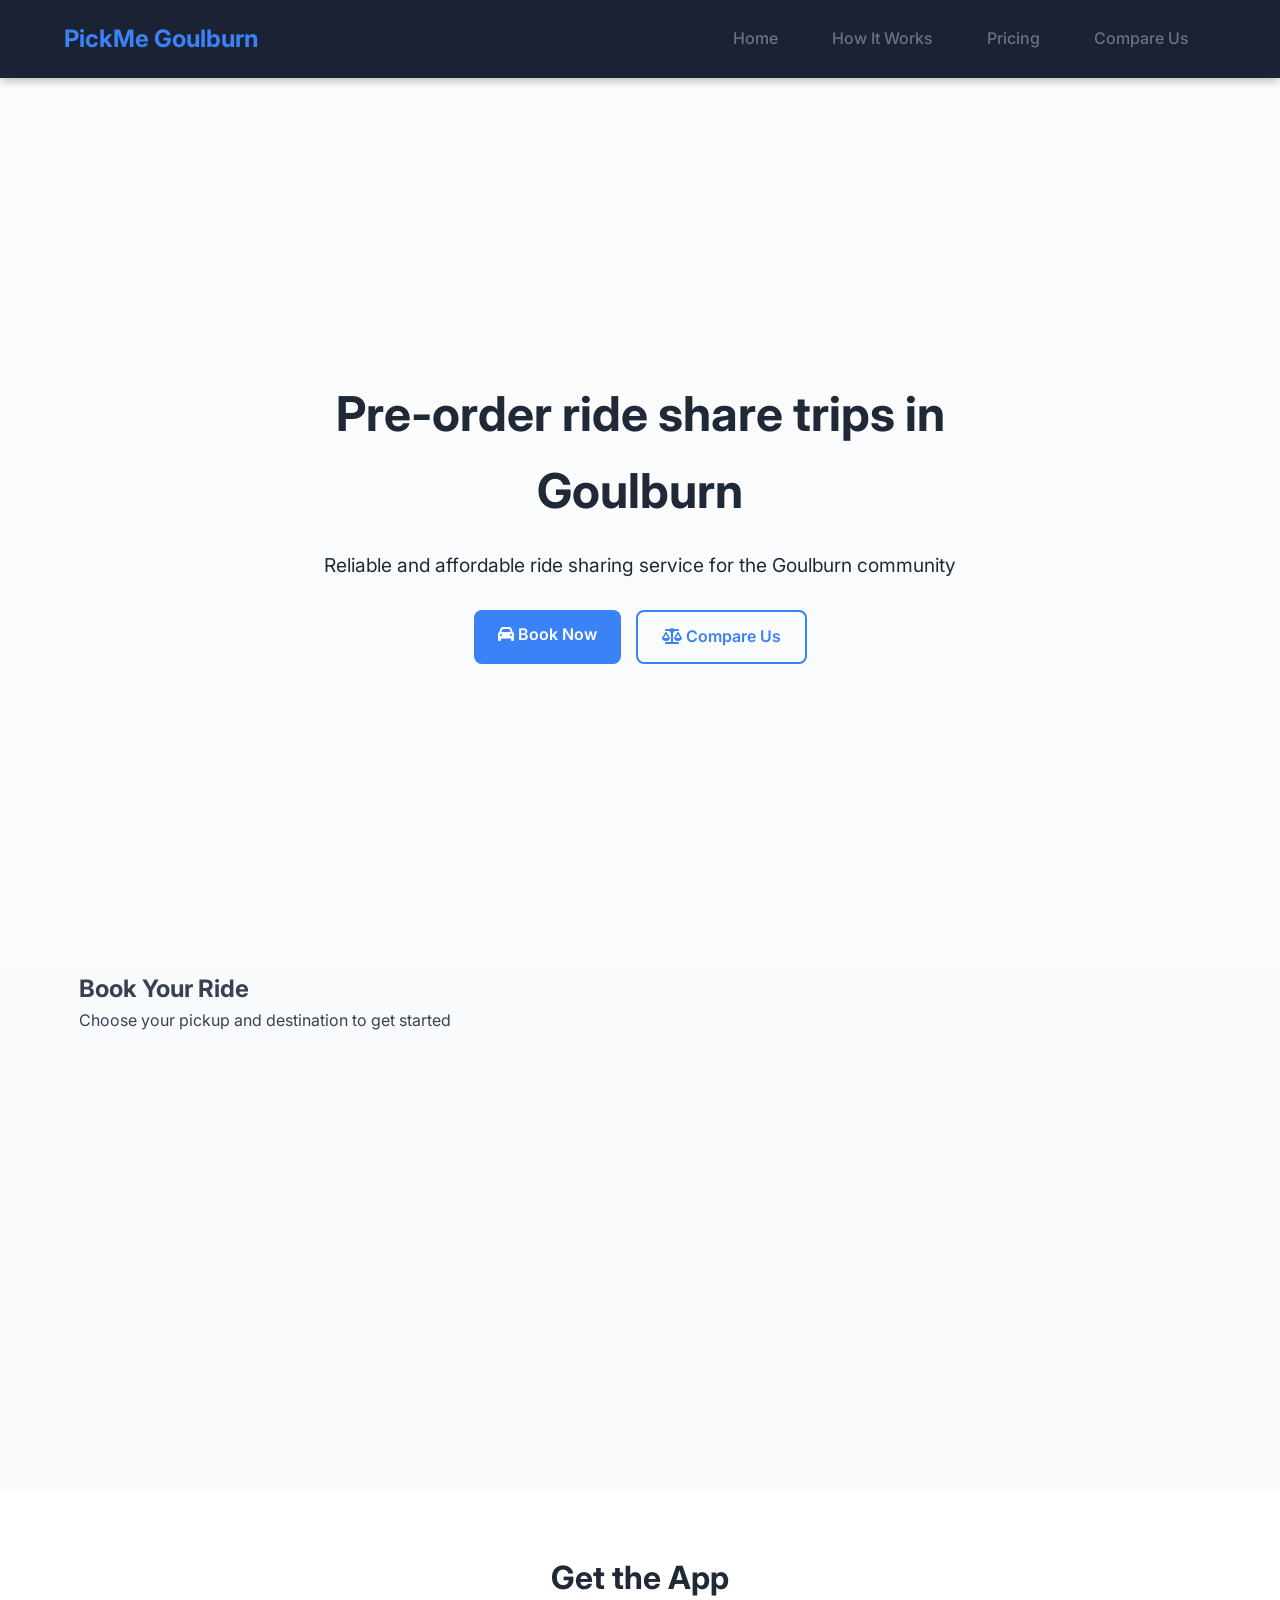
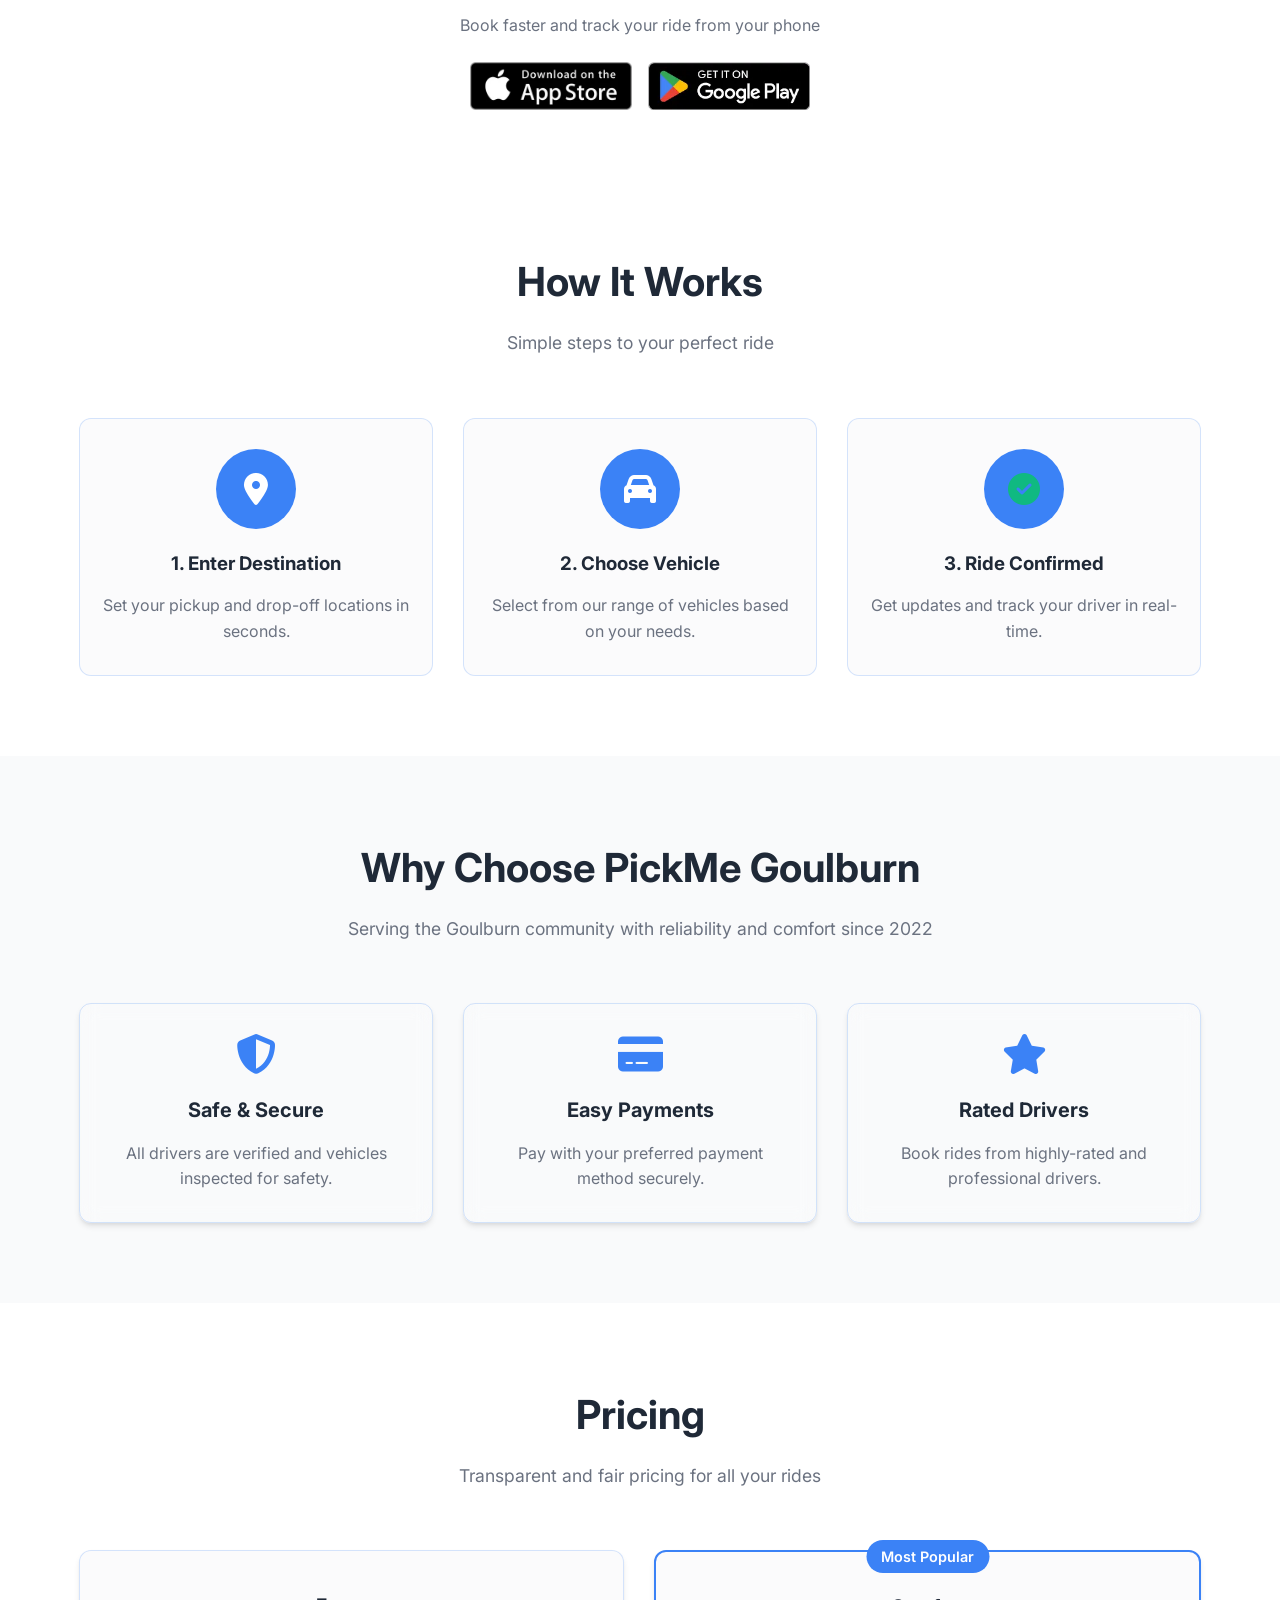
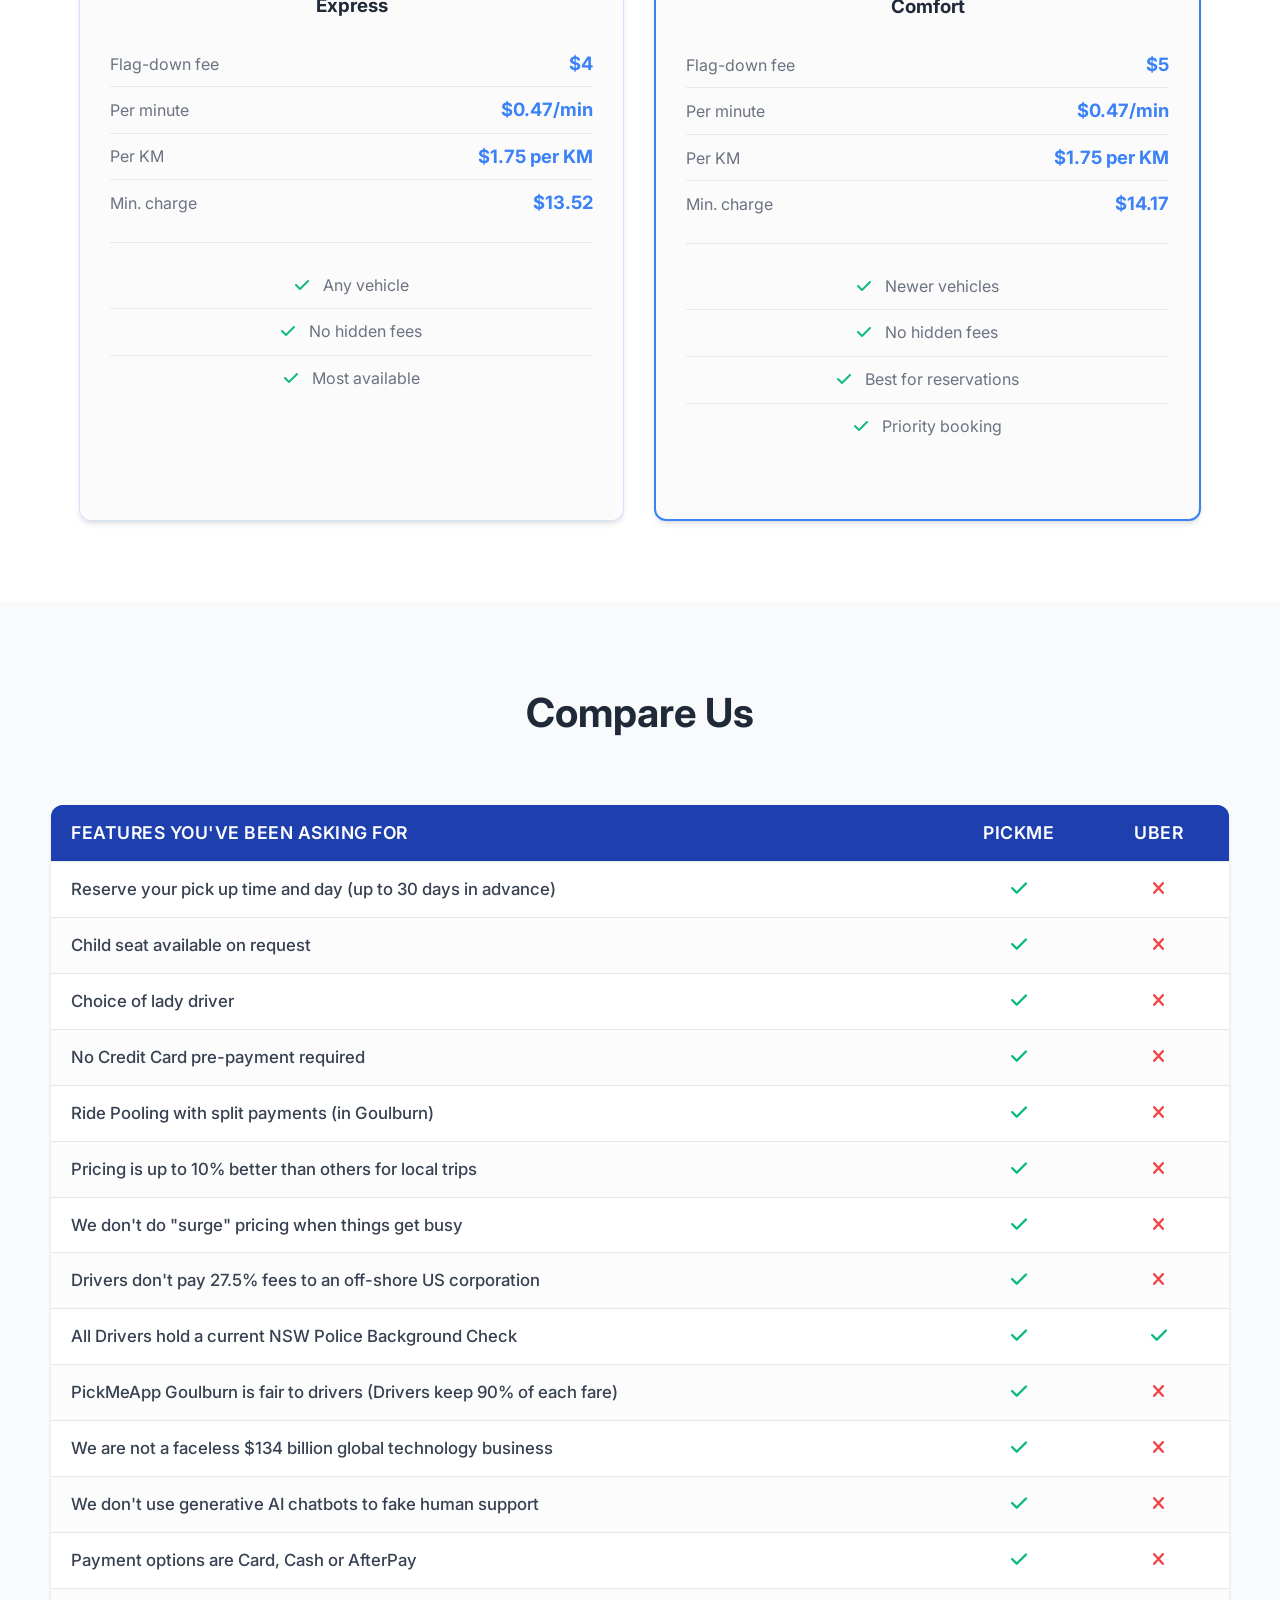
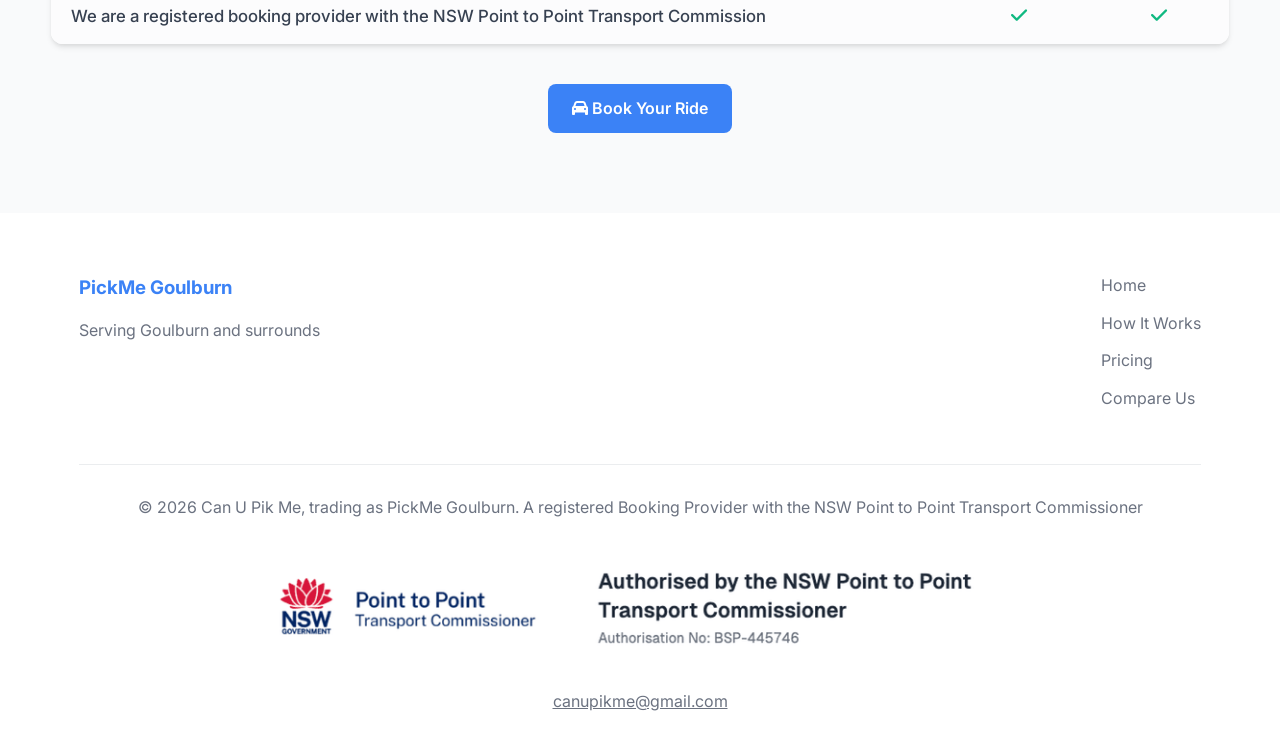
==== public/index.html @ 88d11d4b "Fix: Remove dash prefix from features section text" ====
<!DOCTYPE html>
<html lang="en-AU">
<head>
    <meta charset="UTF-8">
    <meta name="viewport" content="width=device-width, initial-scale=1.0">
    <title>Pre-book Rideshare in Goulburn | PickMe Goulburn</title>
    <meta name="description" content="Pre-book rideshare trips in Goulburn, Marulan, Crookwell and surrounds any time. Locally run, no surge pricing, no hidden fees. Book online or in the app.">
    <link rel="canonical" href="https://pickmeapp.au/">
    <meta name="theme-color" content="#1e40af">
    <link rel="icon" href="/images/favicon.svg" type="image/svg+xml">

    <!-- Open Graph / social sharing -->
    <meta property="og:type" content="website">
    <meta property="og:site_name" content="PickMe Goulburn">
    <meta property="og:locale" content="en_AU">
    <meta property="og:title" content="Pre-book Rideshare in Goulburn | PickMe Goulburn">
    <meta property="og:description" content="Pre-book rideshare trips in Goulburn, Marulan, Crookwell and surrounds any time. Locally run, no surge pricing, no hidden fees. Book online or in the app.">
    <meta property="og:url" content="https://pickmeapp.au/">
    <meta property="og:image" content="https://pickmeapp.au/images/share-car.jpg">
    <meta property="og:image:width" content="1200">
    <meta property="og:image:height" content="630">
    <meta property="og:image:alt" content="Three modern cars, ready to be booked with PickMe Goulburn">
    <meta name="twitter:card" content="summary_large_image">
    <meta name="twitter:title" content="Pre-book Rideshare in Goulburn | PickMe Goulburn">
    <meta name="twitter:description" content="Pre-book rideshare trips in Goulburn, Marulan, Crookwell and surrounds any time. Locally run, no surge pricing, no hidden fees. Book online or in the app.">
    <meta name="twitter:image" content="https://pickmeapp.au/images/share-car.jpg">

    <script type="application/ld+json">
{
  "@context": "https://schema.org",
  "@graph": [
    {
      "@type": "Organization",
      "@id": "https://pickmeapp.au/#org",
      "name": "Can U Pik Me",
      "alternateName": "PickMe Goulburn",
      "url": "https://pickmeapp.au/",
      "logo": "https://pickmeapp.au/images/favicon.svg",
      "email": "canupikme@gmail.com",
      "description": "A registered Booking Provider with the NSW Point to Point Transport Commissioner, offering pre-booked rideshare trips in Goulburn, Marulan, Crookwell and surrounds."
    },
    {
      "@type": "WebSite",
      "@id": "https://pickmeapp.au/#site",
      "url": "https://pickmeapp.au/",
      "name": "PickMe Goulburn",
      "inLanguage": "en-AU",
      "publisher": {
        "@id": "https://pickmeapp.au/#org"
      }
    },
    {
      "@type": "Service",
      "name": "Pre-booked rideshare",
      "serviceType": "Rideshare booking",
      "provider": {
        "@id": "https://pickmeapp.au/#org"
      },
      "areaServed": [
        {
          "@type": "City",
          "name": "Goulburn",
          "containedInPlace": {
            "@type": "AdministrativeArea",
            "name": "New South Wales, Australia"
          }
        },
        {
          "@type": "City",
          "name": "Marulan",
          "containedInPlace": {
            "@type": "AdministrativeArea",
            "name": "New South Wales, Australia"
          }
        },
        {
          "@type": "City",
          "name": "Crookwell",
          "containedInPlace": {
            "@type": "AdministrativeArea",
            "name": "New South Wales, Australia"
          }
        }
      ],
      "availableChannel": {
        "@type": "ServiceChannel",
        "serviceUrl": "https://pickmeapp.au/#booking-widget",
        "availableLanguage": "en"
      }
    }
  ]
}
    </script>
    <link rel="stylesheet" href="styles.css">
    <link href="https://fonts.googleapis.com/css2?family=Inter:wght@300;400;500;600;700&display=swap" rel="stylesheet">
    <link rel="stylesheet" href="https://cdnjs.cloudflare.com/ajax/libs/font-awesome/6.4.0/css/all.min.css">
</head>
<body>
    <!-- Header -->
    <header class="header">
        <div class="container">
            <div class="logo">
                <h2>PickMe Goulburn</h2>
            </div>
            <nav class="nav">
                <ul>
                    <li><a href="#home">Home</a></li>
                    <li><a href="#how-it-works">How It Works</a></li>
                    <li><a href="#pricing">Pricing</a></li>
                    <li><a href="#compare-us">Compare Us</a></li>
                </ul>
            </nav>
        </div>
    </header>

    <!-- Hero Section -->
    <section class="hero" id="home">
        <div class="hero-overlay"></div>
        <div class="hero-content">
            <div class="hero-text">
                <h1>Pre-order ride share trips in Goulburn</h1>
                <p>Reliable and affordable ride sharing service for the Goulburn community</p>
                <div class="cta-buttons">
                    <a class="btn btn-primary" href="#booking-widget"><i class="fas fa-car"></i> Book Now</a>
                    <a class="btn btn-outline" href="#compare-us"><i class="fas fa-balance-scale"></i> Compare Us</a>
                </div>
            </div>
        </div>
    </section>

    <!-- Booking Widget Section -->
    <section class="booking-widget-section" id="booking-widget">
        <div class="container">
            <div class="widget-container">
                <h2>Book Your Ride</h2>
                <p>Choose your pickup and destination to get started</p>
                <iframe
                    src="https://canupikme.ondelight.app/widget?image_url=https%3A%2F%2Fi.imgur.com%2F1tguCWP.jpeg"
                    allow="geolocation"
                    width="100%"
                    height="450"
                    style="border: 0"
                    title="Order now"
                ></iframe>
            </div>
        </div>
    </section>

    <!-- Get the App -->
    <section class="get-app" id="get-app">
        <div class="container">
            <h2>Get the App</h2>
            <p>Book faster and track your ride from your phone</p>
            <div class="store-badges">
                <a href="https://apps.apple.com/us/app/pickmeapp-rides-in-your-city/id855068290" target="_blank" rel="noopener"><img src="images/app-store-badge.webp" alt="Download on the App Store" height="48"></a>
                <a href="https://play.google.com/store/apps/details?id=com.multibrains.taxi.passenger&amp;hl=en_US&amp;pli=1" target="_blank" rel="noopener"><img src="images/google-play-badge.webp" alt="Get it on Google Play" height="48"></a>
            </div>
        </div>
    </section>

    <!-- How It Works -->
    <section class="how-it-works" id="how-it-works">
        <div class="container">
            <div class="section-header">
                <h2>How It Works</h2>
                <p>Simple steps to your perfect ride</p>
            </div>
            <div class="steps">
                <div class="step">
                    <div class="step-icon">
                        <i class="fas fa-map-marker-alt"></i>
                    </div>
                    <h3>1. Enter Destination</h3>
                    <p>Set your pickup and drop-off locations in seconds.</p>
                </div>
                <div class="step">
                    <div class="step-icon">
                        <i class="fas fa-car"></i>
                    </div>
                    <h3>2. Choose Vehicle</h3>
                    <p>Select from our range of vehicles based on your needs.</p>
                </div>
                <div class="step">
                    <div class="step-icon">
                        <i class="fas fa-check-circle"></i>
                    </div>
                    <h3>3. Ride Confirmed</h3>
                    <p>Get updates and track your driver in real-time.</p>
                </div>
            </div>
        </div>
    </section>

    <!-- Features -->
    <section class="features">
        <div class="container">
            <div class="section-header">
                <h2>Why Choose PickMe Goulburn</h2>
<p>Serving the Goulburn community with reliability and comfort since 2022</p>
            </div>
            <div class="feature-grid">
                <div class="feature-card">
                    <i class="fas fa-shield-alt"></i>
                    <h3>Safe & Secure</h3>
                    <p>All drivers are verified and vehicles inspected for safety.</p>
                </div>
                <div class="feature-card">
                    <i class="fas fa-credit-card"></i>
                    <h3>Easy Payments</h3>
                    <p>Pay with your preferred payment method securely.</p>
                </div>
                <div class="feature-card">
                    <i class="fas fa-star"></i>
                    <h3>Rated Drivers</h3>
                    <p>Book rides from highly-rated and professional drivers.</p>
                </div>
            </div>
        </div>
    </section>

    <!-- Pricing -->
    <section class="pricing" id="pricing">
        <div class="container">
            <div class="section-header">
                <h2>Pricing</h2>
                <p>Transparent and fair pricing for all your rides</p>
            </div>
            <div class="pricing-cards">
                <div class="pricing-card">
                    <h3>Express</h3>
                    <ul class="rates">
                        <li><span>Flag-down fee</span><strong>$4</strong></li>
                        <li><span>Per minute</span><strong>$0.47/min</strong></li>
                        <li><span>Per KM</span><strong>$1.75 per KM</strong></li>
                        <li><span>Min. charge</span><strong>$13.52</strong></li>
                    </ul>
                    <ul>
                        <li><i class="fas fa-check"></i> Any vehicle</li>
                        <li><i class="fas fa-check"></i> No hidden fees</li>
                        <li><i class="fas fa-check"></i> Most available</li>
                    </ul>
                </div>
                <div class="pricing-card popular">
                    <div class="popular-badge">Most Popular</div>
                    <h3>Comfort</h3>
                    <ul class="rates">
                        <li><span>Flag-down fee</span><strong>$5</strong></li>
                        <li><span>Per minute</span><strong>$0.47/min</strong></li>
                        <li><span>Per KM</span><strong>$1.75 per KM</strong></li>
                        <li><span>Min. charge</span><strong>$14.17</strong></li>
                    </ul>
                    <ul>
                        <li><i class="fas fa-check"></i> Newer vehicles</li>
                        <li><i class="fas fa-check"></i> No hidden fees</li>
                        <li><i class="fas fa-check"></i> Best for reservations</li>
                        <li><i class="fas fa-check"></i> Priority booking</li>
                    </ul>
                </div>
            </div>
        </div>
    </section>

    <!-- Compare Us Section -->
    <section class="compare-us" id="compare-us">
        <div class="compare-wide">
            <div class="section-header">
                <h2>Compare Us</h2>
            </div>
            <div class="compare-table-wrap">
                <table class="compare-table">
                    <thead>
                        <tr><th scope="col">Features you've been asking for</th><th scope="col">PickMe</th><th scope="col">Uber</th></tr>
                    </thead>
                    <tbody>
                        <tr><td>Reserve your pick up time and day (up to 30 days in advance)</td><td class="yes"><i class="fas fa-check" aria-label="Yes"></i></td><td class="no"><i class="fas fa-xmark" aria-label="No"></i></td></tr>
                        <tr><td>Child seat available on request</td><td class="yes"><i class="fas fa-check" aria-label="Yes"></i></td><td class="no"><i class="fas fa-xmark" aria-label="No"></i></td></tr>
                        <tr><td>Choice of lady driver</td><td class="yes"><i class="fas fa-check" aria-label="Yes"></i></td><td class="no"><i class="fas fa-xmark" aria-label="No"></i></td></tr>
                        <tr><td>No Credit Card pre-payment required</td><td class="yes"><i class="fas fa-check" aria-label="Yes"></i></td><td class="no"><i class="fas fa-xmark" aria-label="No"></i></td></tr>
                        <tr><td>Ride Pooling with split payments (in Goulburn)</td><td class="yes"><i class="fas fa-check" aria-label="Yes"></i></td><td class="no"><i class="fas fa-xmark" aria-label="No"></i></td></tr>
                        <tr><td>Pricing is up to 10% better than others for local trips</td><td class="yes"><i class="fas fa-check" aria-label="Yes"></i></td><td class="no"><i class="fas fa-xmark" aria-label="No"></i></td></tr>
                        <tr><td>We don't do &quot;surge&quot; pricing when things get busy</td><td class="yes"><i class="fas fa-check" aria-label="Yes"></i></td><td class="no"><i class="fas fa-xmark" aria-label="No"></i></td></tr>
                        <tr><td>Drivers don't pay 27.5% fees to an off-shore US corporation</td><td class="yes"><i class="fas fa-check" aria-label="Yes"></i></td><td class="no"><i class="fas fa-xmark" aria-label="No"></i></td></tr>
                        <tr><td>All Drivers hold a current NSW Police Background Check</td><td class="yes"><i class="fas fa-check" aria-label="Yes"></i></td><td class="yes"><i class="fas fa-check" aria-label="Yes"></i></td></tr>
                        <tr><td>PickMeApp Goulburn is fair to drivers (Drivers keep 90% of each fare)</td><td class="yes"><i class="fas fa-check" aria-label="Yes"></i></td><td class="no"><i class="fas fa-xmark" aria-label="No"></i></td></tr>
                        <tr><td>We are not a faceless $134 billion global technology business</td><td class="yes"><i class="fas fa-check" aria-label="Yes"></i></td><td class="no"><i class="fas fa-xmark" aria-label="No"></i></td></tr>
                        <tr><td>We don't use generative AI chatbots to fake human support</td><td class="yes"><i class="fas fa-check" aria-label="Yes"></i></td><td class="no"><i class="fas fa-xmark" aria-label="No"></i></td></tr>
                        <tr><td>Payment options are Card, Cash or AfterPay</td><td class="yes"><i class="fas fa-check" aria-label="Yes"></i></td><td class="no"><i class="fas fa-xmark" aria-label="No"></i></td></tr>
                        <tr><td>We are a registered booking provider with the NSW Point to Point Transport Commission</td><td class="yes"><i class="fas fa-check" aria-label="Yes"></i></td><td class="yes"><i class="fas fa-check" aria-label="Yes"></i></td></tr>
                    </tbody>
                </table>
            </div>
            <div class="compare-cta">
                <a class="btn btn-primary" href="#booking-widget"><i class="fas fa-car"></i> Book Your Ride</a>
            </div>
        </div>
    </section>

    <!-- Footer -->
    <footer class="footer">
        <div class="container">
            <div class="footer-content">
                <div class="footer-logo">
                    <h3>PickMe Goulburn</h3>
                    <p>Serving Goulburn and surrounds</p>
                </div>
                <div class="footer-links">
                    <ul>
                        <li><a href="#home">Home</a></li>
                        <li><a href="#how-it-works">How It Works</a></li>
                        <li><a href="#pricing">Pricing</a></li>
                        <li><a href="#compare-us">Compare Us</a></li>
                    </ul>
                </div>
            </div>
            <div class="footer-bottom">
                <p>&copy; 2026 Can U Pik Me, trading as PickMe Goulburn. A registered Booking Provider with the NSW Point to Point Transport Commissioner</p>
                <img class="footer-banner" src="images/point-to-point-banner.png" alt="Authorised by the NSW Point to Point Transport Commissioner. Authorisation No: BSP-445746" width="828" height="117">
                <p class="footer-email"><a href="mailto:canupikme@gmail.com">canupikme@gmail.com</a></p>
            </div>
        </div>
    </footer>

    <script src="main.js"></script>
</body>
</html>
---- public/styles.css ----
/* Base Styles */
:root {
    --primary-blue: #3b82f6;
    --dark-blue: #1e40af;
    --darker-blue: #1e3a8a;
    --medium-blue: #3b82f6;
    --light-blue: #93c5fd;
    --grey-100: #f9fafb;
    --grey-200: #f3f4f6;
    --grey-300: #e5e7eb;
    --grey-400: #d1d5db;
    --grey-500: #9ca3af;
    --grey-600: #6b7280;
    --grey-700: #4b5563;
    --grey-800: #374151;
    --grey-900: #1f2937;
    --dark-grey: #111827;
    --darker-grey: #0f172a;
    --white: #ffffff;
    --black: #000000;
    --shadow: 0 4px 6px -1px rgba(0, 0, 0, 0.1), 0 2px 4px -1px rgba(0, 0, 0, 0.06);
    --transition: all 0.3s ease;
}

* {
    margin: 0;
    padding: 0;
    box-sizing: border-box;
}

body {
    font-family: 'Inter', -apple-system, BlinkMacSystemFont, 'Segoe UI', Roboto, Oxygen, Ubuntu, Cantarell, 'Open Sans', 'Helvetica Neue', sans-serif;
    line-height: 1.6;
    color: var(--grey-800);
    background-color: var(--grey-100);
}

.container {
    width: 90%;
    max-width: 1200px;
    margin: 0 auto;
    padding: 0 15px;
}

.btn {
    display: inline-block;
    padding: 12px 24px;
    border-radius: 8px;
    font-weight: 600;
    text-align: center;
    cursor: pointer;
    transition: var(--transition);
    border: none;
    font-size: 1rem;
}

.btn-primary {
    background-color: var(--primary-blue);
    color: var(--white);
}

.btn-primary:hover {
    background-color: var(--dark-blue);
    transform: translateY(-2px);
    box-shadow: var(--shadow);
}

.btn-outline {
    background-color: transparent;
    color: var(--primary-blue);
    border: 2px solid var(--primary-blue);
}

.btn-outline:hover {
    background-color: var(--primary-blue);
    color: var(--white);
    transform: translateY(-2px);
    box-shadow: var(--shadow);
}

/* Header */
.header {
    background-color: rgba(255, 255, 255, 0.95);
    box-shadow: 0 2px 10px rgba(0, 0, 0, 0.05);
    position: fixed;
    width: 100%;
    top: 0;
    z-index: 1000;
    backdrop-filter: blur(10px);
}

.header .container {
    display: flex;
    justify-content: space-between;
    align-items: center;
    padding: 20px 0;
}

.logo h2 {
    color: var(--primary-blue);
    font-weight: 700;
}

.nav ul {
    display: flex;
    list-style: none;
}

.nav ul li {
    margin: 0 15px;
}

.nav ul li a {
    text-decoration: none;
    color: var(--grey-600);
    font-weight: 500;
    transition: var(--transition);
    padding: 8px 12px;
    border-radius: 4px;
}

.nav ul li a:hover {
    color: var(--primary-blue);
    background-color: rgba(59, 130, 246, 0.1);
}

/* Hero Section */
.hero {
    height: 100vh;
    position: relative;
    display: flex;
    align-items: center;
    justify-content: center;
    text-align: center;
    padding: 0;
    margin-top: 70px;
    background: url('https://goulburnnsw.com.au/wp-content/uploads/6ed5a1bb4b4edfadb744ab30f2cfefe6_The_Big_Merino_-sky-scaled-1.jpg') center/cover no-repeat;
}

.hero-overlay {
    position: absolute;
    top: 0;
    left: 0;
    width: 100%;
    height: 100%;
    background: linear-gradient(rgba(255, 255, 255, 0.35), rgba(255, 255, 255, 0.15));
    z-index: 1;
}

.hero-content {
    position: relative;
    z-index: 2;
    max-width: 800px;
    padding: 20px;
}

.hero-text h1 {
    font-size: 3rem;
    color: var(--grey-900);
    margin-bottom: 20px;
    text-shadow: 0 2px 12px rgba(255, 255, 255, 0.9);
}

.hero-text p {
    font-size: 1.2rem;
    color: var(--grey-900);
    margin-bottom: 30px;
    text-shadow: 0 1px 8px rgba(255, 255, 255, 0.9);
}

.cta-buttons {
    display: flex;
    justify-content: center;
    gap: 15px;
    flex-wrap: wrap;
}

/* How It Works */
.how-it-works {
    padding: 80px 0;
    background-color: var(--white);
}

.section-header {
    text-align: center;
    margin-bottom: 60px;
}

.section-header h2 {
    font-size: 2.5rem;
    color: var(--grey-900);
    margin-bottom: 15px;
}

.section-header p {
    color: var(--grey-600);
    font-size: 1.1rem;
}

.steps {
    display: flex;
    justify-content: space-between;
    flex-wrap: wrap;
    gap: 30px;
}

.step {
    flex: 1;
    min-width: 250px;
    text-align: center;
    padding: 30px 20px;
    border-radius: 12px;
    transition: var(--transition);
    background-color: rgba(249, 250, 251, 0.7);
    backdrop-filter: blur(10px);
    border: 1px solid rgba(59, 130, 246, 0.2);
}

.step:hover {
    transform: translateY(-10px);
    box-shadow: var(--shadow);
    background-color: rgba(249, 250, 251, 0.9);
}

.step-icon {
    width: 80px;
    height: 80px;
    background-color: var(--primary-blue);
    border-radius: 50%;
    display: flex;
    align-items: center;
    justify-content: center;
    margin: 0 auto 20px;
    color: var(--white);
    font-size: 2rem;
}

.step h3 {
    color: var(--grey-900);
    margin-bottom: 15px;
}

.step p {
    color: var(--grey-600);
}

/* Features */
.features {
    padding: 80px 0;
    background-color: var(--grey-50);
}

.section-header h2 {
    color: var(--grey-900);
}

.section-header p {
    color: var(--grey-600);
}

.feature-grid {
    display: grid;
    grid-template-columns: repeat(auto-fit, minmax(250px, 1fr));
    gap: 30px;
}

.feature-card {
    background-color: rgba(249, 250, 251, 0.7);
    padding: 30px;
    border-radius: 12px;
    text-align: center;
    box-shadow: var(--shadow);
    transition: var(--transition);
    backdrop-filter: blur(10px);
    border: 1px solid rgba(59, 130, 246, 0.2);
}

.feature-card:hover {
    transform: translateY(-5px);
    background-color: rgba(249, 250, 251, 0.9);
}

.feature-card i {
    font-size: 3rem;
    color: var(--primary-blue);
    margin-bottom: 20px;
}

.feature-card h3 {
    color: var(--grey-900);
    margin-bottom: 15px;
}

.feature-card p {
    color: var(--grey-600);
}

/* Pricing */
.pricing {
    padding: 80px 0;
    background-color: var(--white);
}

.pricing-cards {
    display: flex;
    justify-content: space-between;
    flex-wrap: wrap;
    gap: 30px;
}

.pricing-card {
    flex: 1;
    min-width: 280px;
    border-radius: 12px;
    padding: 40px 30px;
    text-align: center;
    box-shadow: var(--shadow);
    position: relative;
    background-color: rgba(249, 250, 251, 0.7);
    transition: var(--transition);
    backdrop-filter: blur(10px);
    border: 1px solid rgba(59, 130, 246, 0.2);
}

.pricing-card:hover {
    transform: scale(1.05);
}

.pricing-card.popular {
    border: 2px solid var(--primary-blue);
    transform: scale(1.05);
}

.pricing-card.popular:hover {
    transform: scale(1.05);
}

.popular-badge {
    position: absolute;
    top: -12px;
    left: 50%;
    transform: translateX(-50%);
    background-color: var(--primary-blue);
    color: white;
    padding: 5px 15px;
    border-radius: 20px;
    font-size: 0.9rem;
    font-weight: 600;
}

.pricing-card h3 {
    color: var(--grey-900);
    margin-bottom: 20px;
}

.price {
    font-size: 2.5rem;
    font-weight: 700;
    color: var(--primary-blue);
    margin-bottom: 25px;
}

.price span {
    font-size: 1rem;
    color: var(--grey-600);
}

.pricing-card ul {
    list-style: none;
    margin-bottom: 30px;
}

.pricing-card ul li {
    padding: 10px 0;
    border-bottom: 1px solid rgba(156, 163, 175, 0.2);
    color: var(--grey-600);
}

.pricing-card ul li:last-child {
    border-bottom: none;
}

.pricing-card ul li i {
    color: #10b981;
    margin-right: 10px;
}

/* Contact */
.contact {
    padding: 80px 0;
    background-color: var(--grey-50);
}

.contact-content {
    display: flex;
    gap: 50px;
    flex-wrap: wrap;
}

.contact-info {
    flex: 1;
    min-width: 300px;
}

.contact-info h2 {
    color: var(--grey-900);
    margin-bottom: 15px;
}

.contact-info p {
    color: var(--grey-600);
    margin-bottom: 30px;
}

.contact-details {
    display: flex;
    flex-direction: column;
    gap: 20px;
}

.contact-item {
    display: flex;
    align-items: center;
    gap: 15px;
}

.contact-item i {
    color: var(--primary-blue);
    font-size: 1.2rem;
}

.contact-form {
    flex: 1;
    min-width: 300px;
}

.form-group {
    margin-bottom: 20px;
}

.form-group input,
.form-group textarea {
    width: 100%;
    padding: 15px;
    border: 1px solid rgba(156, 163, 175, 0.3);
    border-radius: 8px;
    font-family: 'Inter', -apple-system, BlinkMacSystemFont, 'Segoe UI', Roboto, Oxygen, Ubuntu, Cantarell, 'Open Sans', 'Helvetica Neue', sans-serif;
    font-size: 1rem;
    transition: var(--transition);
    background-color: rgba(249, 250, 251, 0.7);
    color: var(--grey-900);
}

.form-group input:focus,
.form-group textarea:focus {
    outline: none;
    border-color: var(--primary-blue);
    box-shadow: 0 0 0 3px rgba(59, 130, 246, 0.2);
}

.form-group input::placeholder,
.form-group textarea::placeholder {
    color: var(--grey-500);
}

/* Footer */
.footer {
    background-color: var(--white);
    color: var(--grey-900);
    padding: 60px 0 30px;
}

.footer-content {
    display: flex;
    justify-content: space-between;
    flex-wrap: wrap;
    gap: 40px;
    margin-bottom: 40px;
}

.footer-logo h3 {
    color: var(--primary-blue);
    margin-bottom: 15px;
}

.footer-logo p {
    color: var(--grey-600);
}

.footer-links ul {
    list-style: none;
}

.footer-links ul li {
    margin-bottom: 12px;
}

.footer-links ul li a {
    color: var(--grey-600);
    text-decoration: none;
    transition: var(--transition);
}

.footer-links ul li a:hover {
    color: var(--primary-blue);
    padding-left: 5px;
}

.social-links {
    display: flex;
    gap: 15px;
}

.social-links a {
    display: flex;
    align-items: center;
    justify-content: center;
    width: 40px;
    height: 40px;
    border-radius: 50%;
    background-color: rgba(249, 250, 251, 0.7);
    color: var(--grey-900);
    transition: var(--transition);
}

.social-links a:hover {
    background-color: var(--primary-blue);
    color: white;
    transform: translateY(-3px);
}

.footer-bottom {
    text-align: center;
    padding-top: 30px;
    border-top: 1px solid rgba(156, 163, 175, 0.2);
    color: var(--grey-600);
}

/* Responsive Design */
@media (max-width: 992px) {
    .hero-text h1 {
        font-size: 2.5rem;
    }
    
    .steps {
        justify-content: center;
    }
    
    .pricing-cards {
        justify-content: center;
    }
    
    .contact-content {
        flex-direction: column;
    }
    
    .nav ul {
        display: none;
    }
}

@media (max-width: 768px) {
    .header .container {
        flex-direction: column;
        gap: 20px;
    }
    
    .hero-text h1 {
        font-size: 2rem;
    }
    
    .hero-text p {
        font-size: 1rem;
    }
    
    .cta-buttons {
        flex-direction: column;
        align-items: center;
    }
    
    .btn {
        width: 100%;
        max-width: 300px;
    }
    
    .section-header h2 {
        font-size: 2rem;
    }
    
    .steps {
        flex-direction: column;
        align-items: center;
    }
    
    .pricing-cards {
        flex-direction: column;
        align-items: center;
    }
    
    .footer-content {
        flex-direction: column;
        text-align: center;
    }
    
    .social-links {
        justify-content: center;
    }
}

@media (max-width: 576px) {
    .hero-text h1 {
        font-size: 1.8rem;
    }
    
    .container {
        width: 95%;
    }
}

/* Compare Us Section */
.compare-us {
    padding: 80px 0;
    background-color: var(--grey-50);
}

.comparison-grid {
    display: flex;
    justify-content: space-between;
    flex-wrap: wrap;
    gap: 30px;
}

.comparison-card {
    flex: 1;
    min-width: 300px;
    background-color: var(--white);
    padding: 30px;
    border-radius: 12px;
    box-shadow: var(--shadow);
    text-align: center;
}

.comparison-card h3 {
    margin-bottom: 20px;
    font-size: 1.5rem;
}

.comparison-card ul {
    list-style: none;
    margin-bottom: 20px;
}

.comparison-card li {
    padding: 8px 0;
    border-bottom: 1px solid rgba(156, 163, 175, 0.2);
}

.comparison-card li:last-child {
    border-bottom: none;
}

.comparison-card h3 i {
    margin-right: 10px;
}

.comparison-card .fa-check-circle {
    color: #10b981;
}

/* Comparison Table */
.comparison-table {
    padding: 80px 0;
    background-color: var(--grey-50);
}

.table-container {
    overflow-x: auto;
    border-radius: 12px;
    box-shadow: var(--shadow);
}

table {
    width: 100%;
    border-collapse: collapse;
    background-color: var(--white);
}

thead {
    background-color: var(--primary-blue);
    color: var(--white);
}

th, td {
    padding: 20px;
    text-align: left;
    border-bottom: 1px solid rgba(156, 163, 175, 0.2);
}

th {
    font-weight: 600;
    text-transform: uppercase;
    letter-spacing: 0.5px;
}

tr:nth-child(even) {
    background-color: rgba(249, 250, 251, 0.5);
}

tr:hover {
    background-color: rgba(59, 130, 246, 0.1);
}

td:first-child {
    font-weight: 500;
}

.fa-check-circle {
    color: #10b981;
}

.fa-times-circle {
    color: #ef4444;
}

.why-choose-us {
    padding: 80px 0;
    background-color: var(--white);
}

.features-grid {
    display: grid;
    grid-template-columns: repeat(auto-fit, minmax(250px, 1fr));
    gap: 30px;
    margin-top: 40px;
}

.feature-card {
    text-align: center;
    padding: 30px;
    border-radius: 12px;
    background-color: var(--grey-50);
    transition: transform 0.3s ease, box-shadow 0.3s ease;
}

.feature-card:hover {
    transform: translateY(-5px);
    box-shadow: var(--shadow-lg);
}

.feature-card i {
    font-size: 2.5rem;
    margin-bottom: 20px;
    color: var(--primary-blue);
}

.feature-card h3 {
    margin-bottom: 15px;
    font-size: 1.25rem;
}

.feature-card p {
    color: var(--grey-600);
}
/* Smooth anchor scrolling (fixed header offset) */
html { scroll-behavior: smooth; scroll-padding-top: 80px; }
@media (prefers-reduced-motion: reduce) { html { scroll-behavior: auto; } }
.compare-cta { text-align: center; margin-top: 40px; }
.comparison-card .fa-times-circle { color: #ef4444; }
a.btn { display: inline-block; text-decoration: none; }

/* Compare Us: full-width table */
.compare-wide { width: 100%; padding: 0 clamp(16px, 4vw, 64px); }
.compare-table-wrap { width: 100%; overflow-x: auto; background: var(--white); border-radius: 12px; box-shadow: var(--shadow); }
.compare-table { width: 100%; border-collapse: collapse; font-size: 1.05rem; }
.compare-table th, .compare-table td { padding: 14px 20px; text-align: left; border-bottom: 1px solid var(--grey-300); }
.compare-table thead th { background: var(--dark-blue); color: var(--white); font-size: 1.1rem; }
.compare-table thead th:not(:first-child), .compare-table td.yes, .compare-table td.no, .compare-table td.na { text-align: center; width: 140px; }
.compare-table tr.group th { background: var(--grey-200); color: var(--dark-blue); font-size: .85rem; text-transform: uppercase; letter-spacing: .05em; }
.compare-table td.yes { color: #10b981; } .compare-table td.no { color: #ef4444; } .compare-table td.na { color: var(--grey-500); }
.compare-table td i { font-size: 1.3rem; }
@media (max-width: 600px) { .compare-table th, .compare-table td { padding: 10px 10px; font-size: .95rem; } .compare-table thead th:not(:first-child), .compare-table td.yes, .compare-table td.no, .compare-table td.na { width: 70px; } }

/* Compare table: match canupikme.com.au/compare (flat list, thin icons) */
.compare-table tr:last-child td { border-bottom: none; }
.compare-table tbody tr:hover { background: var(--grey-100); }
.compare-table td i { font-size: 1.15rem; }

/* Pricing: rate list */
.pricing-card ul.rates { margin: 0 0 20px; padding: 0 0 16px; border-bottom: 1px solid var(--grey-300); }
.pricing-card ul.rates li { display: flex; justify-content: space-between; align-items: baseline; gap: 16px; padding: 8px 0; text-align: left; }
.pricing-card ul.rates li span { color: var(--grey-600); }
.pricing-card ul.rates li strong { font-size: 1.15rem; color: var(--primary-blue); white-space: nowrap; }

/* Get the app */
.get-app { padding: 60px 0; text-align: center; background-color: var(--white); }
.get-app h2 { font-size: 2rem; margin-bottom: 10px; color: var(--grey-900); }
.get-app p { color: var(--grey-600); margin-bottom: 24px; }
.store-badges { display: flex; justify-content: center; align-items: center; gap: 16px; flex-wrap: wrap; margin-top: 24px; }
.store-badges img { height: 48px; width: auto; display: block; }
.store-badges a { transition: transform 0.2s ease; }
.store-badges a:hover { transform: translateY(-2px); }
.contact-item a { color: inherit; text-decoration: underline; }
.footer-bottom p { text-align: center; }

/* Footer banner + email */
.footer-banner { display: block; width: 100%; max-width: 828px; height: auto; margin: 20px auto 0; background: #fff; padding: 10px 16px; border-radius: 10px; box-sizing: border-box; }
.footer-email { margin-top: 16px; }
.footer-email a { color: inherit; text-decoration: underline; }
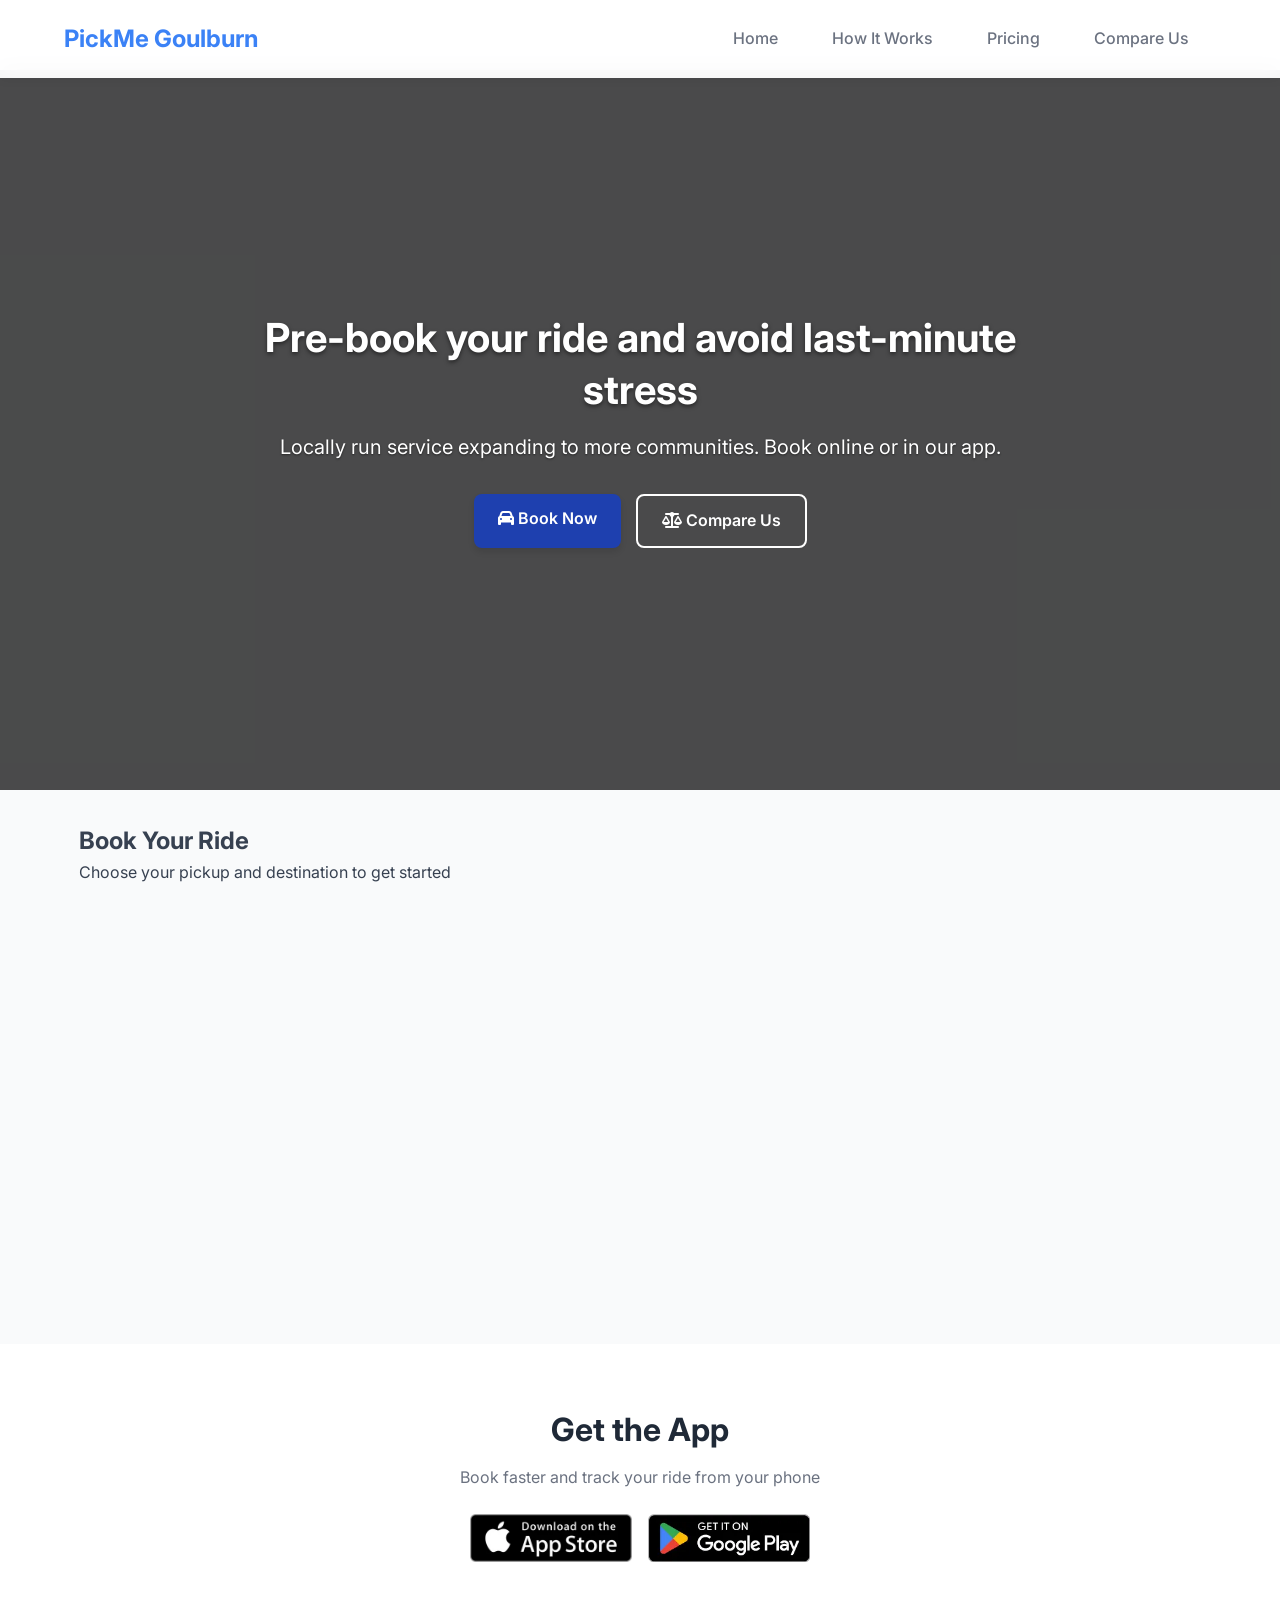
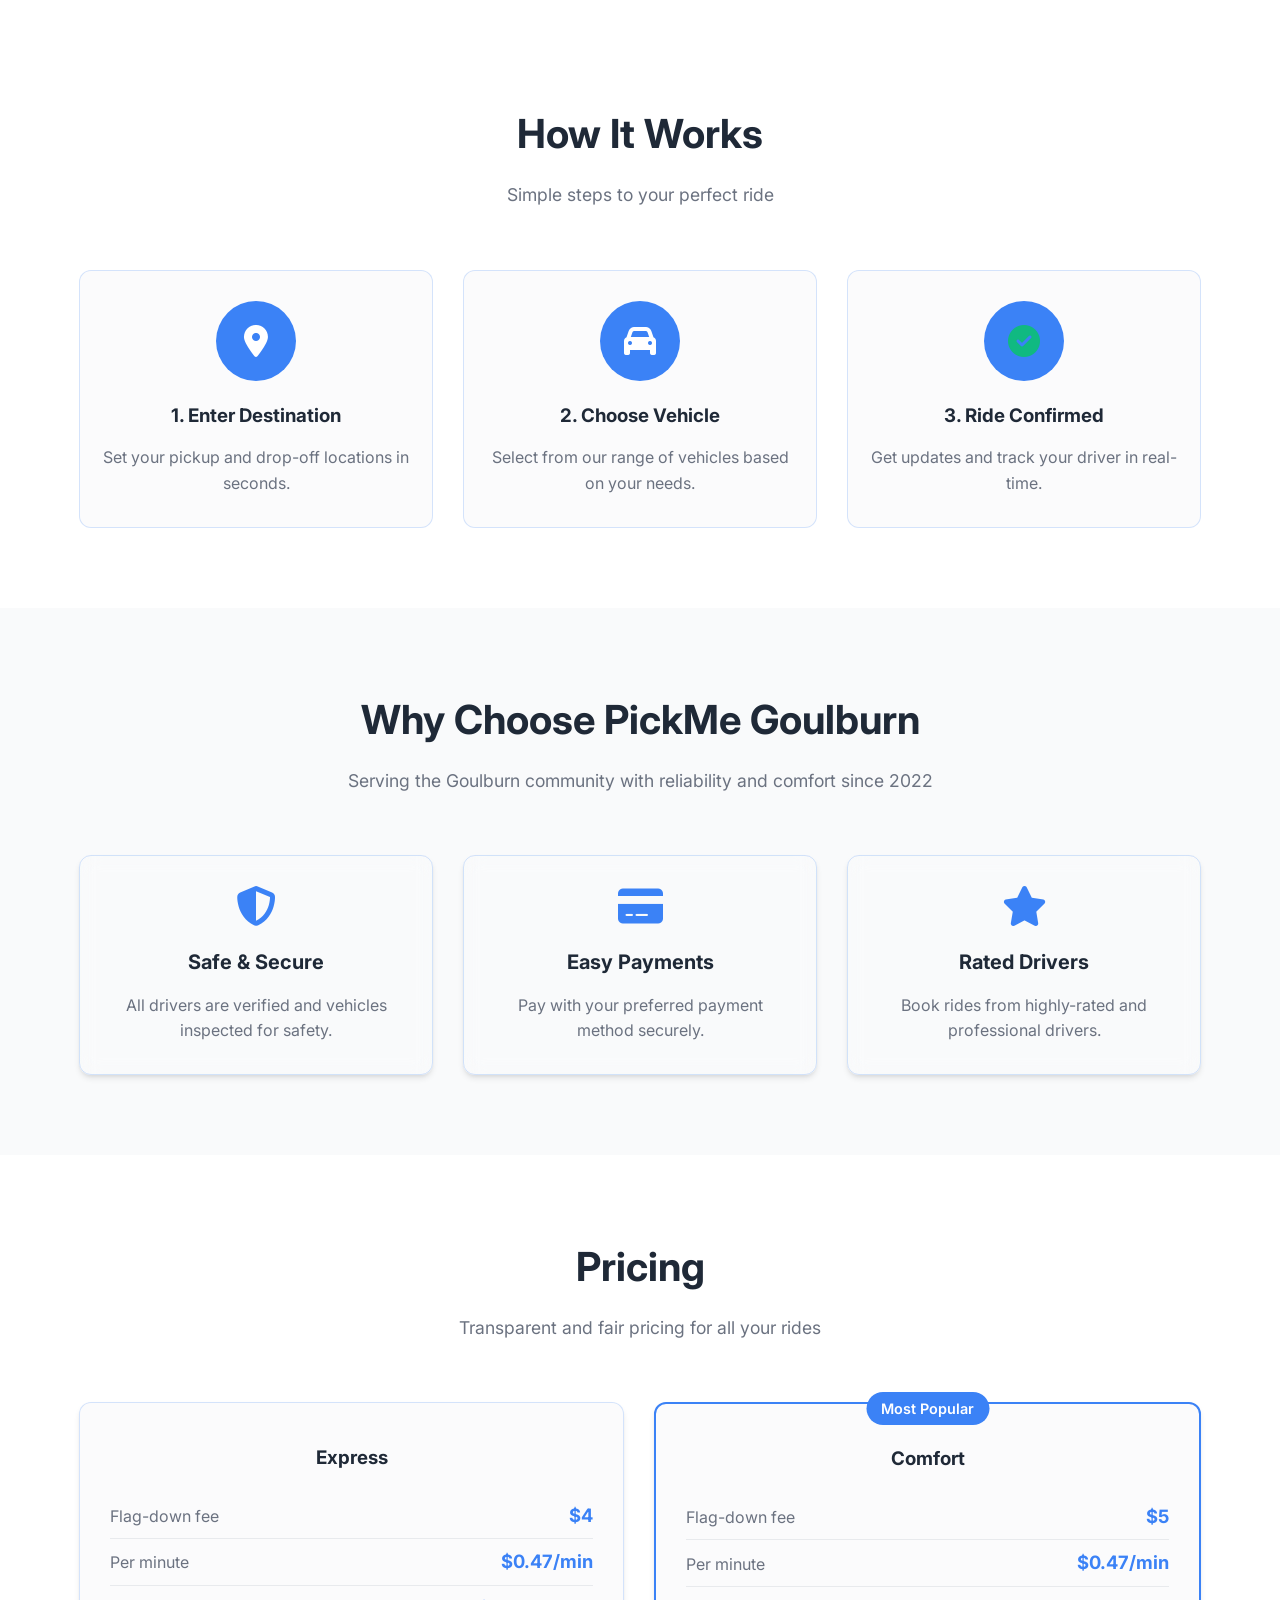
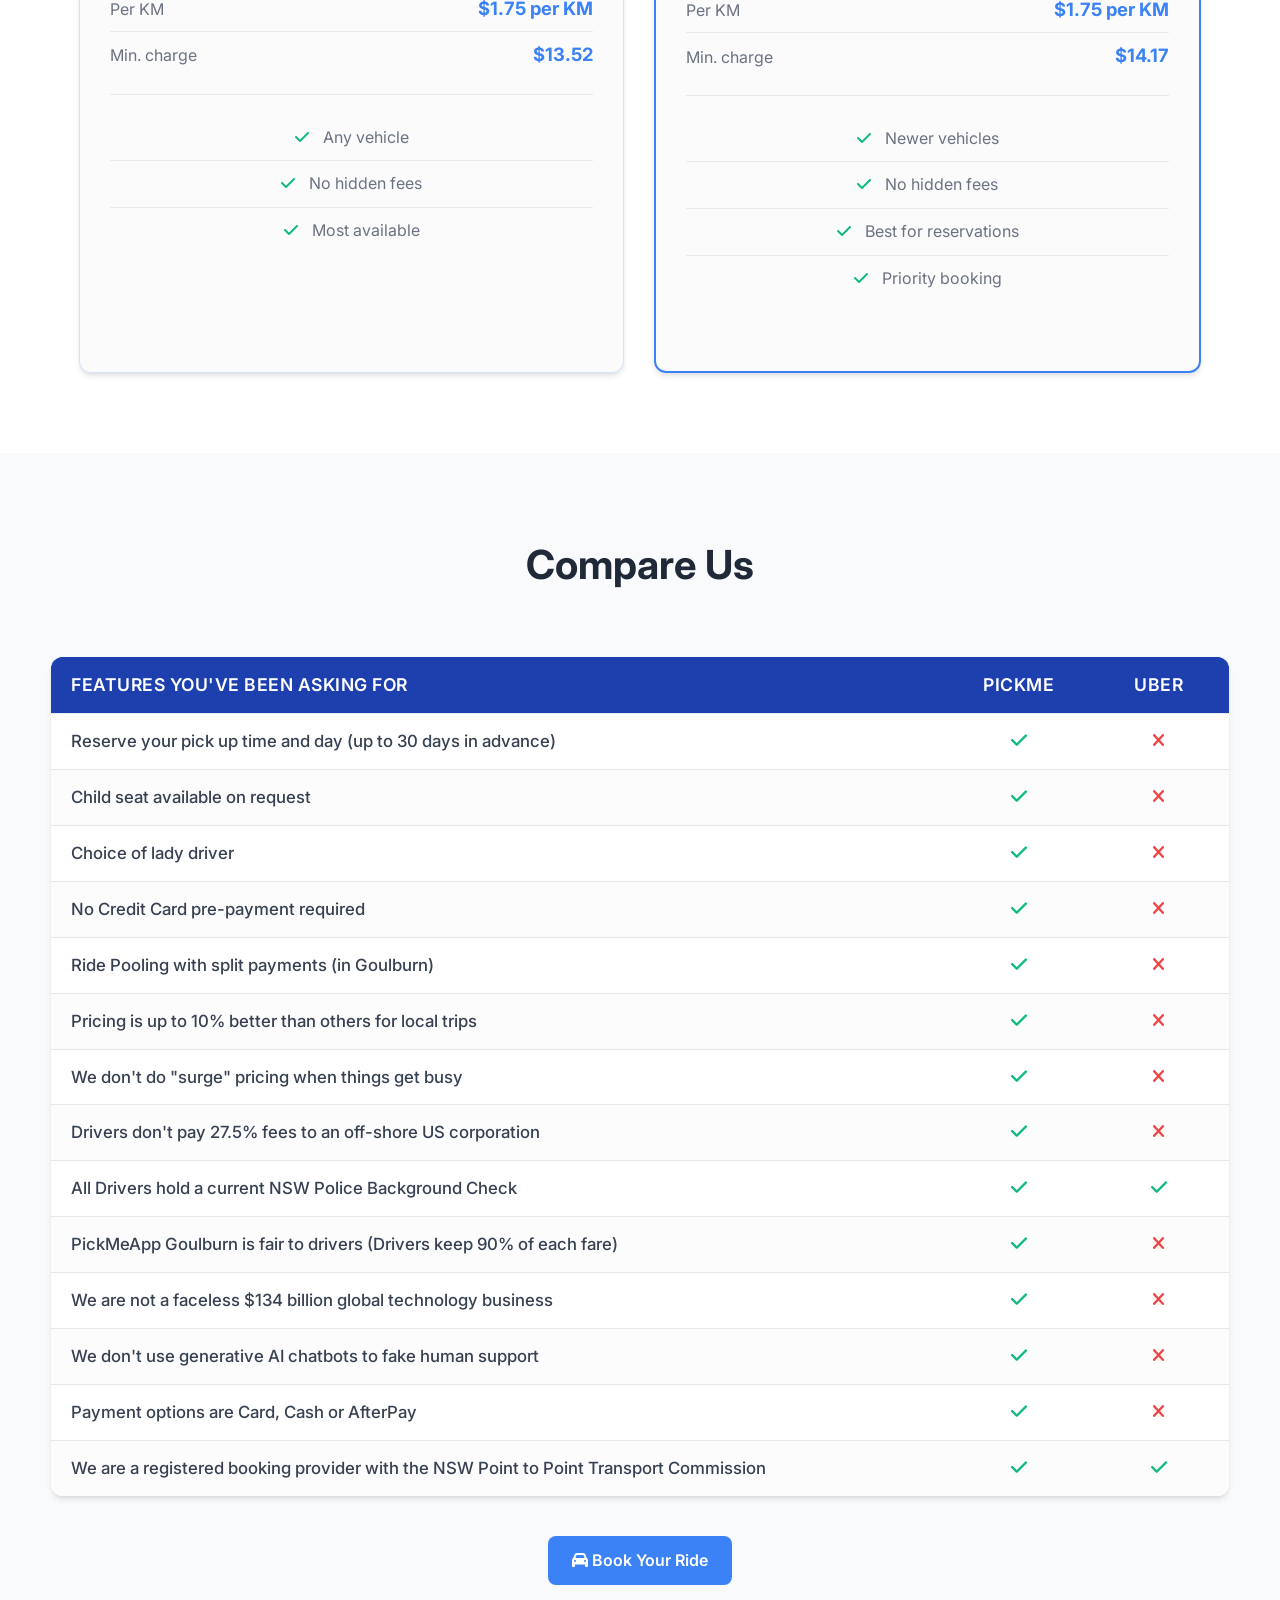
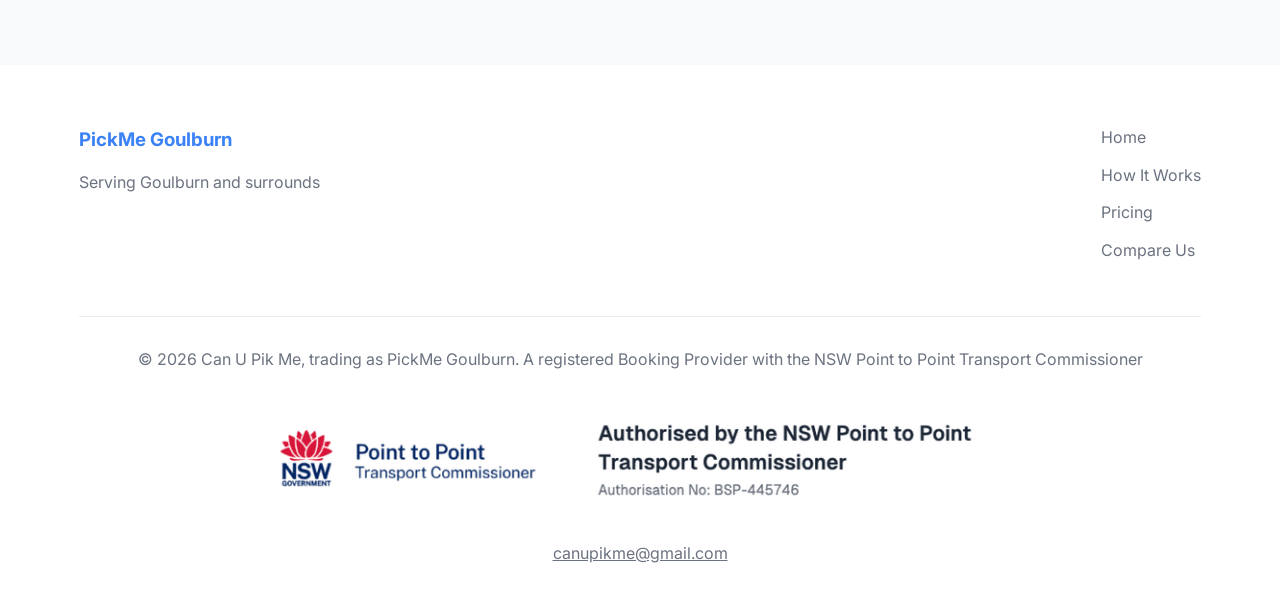
==== commit ba84fe2d: "Hero redesign and mobile navigation - Move improved hero styles into styles.css (dark overlay, white" ====
--- a/public/index.html
+++ b/public/index.html
@@ -102,7 +102,10 @@
             <div class="logo">
                 <h2>PickMe Goulburn</h2>
             </div>
-            <nav class="nav">
+            <button class="menu-toggle" type="button" aria-label="Open menu" aria-expanded="false" aria-controls="primary-nav">
+                <i class="fas fa-bars" aria-hidden="true"></i>
+            </button>
+            <nav class="nav" id="primary-nav" aria-label="Main">
                 <ul>
                     <li><a href="#home">Home</a></li>
                     <li><a href="#how-it-works">How It Works</a></li>
@@ -118,8 +121,8 @@
         <div class="hero-overlay"></div>
         <div class="hero-content">
             <div class="hero-text">
-                <h1>Pre-order ride share trips in Goulburn</h1>
-                <p>Reliable and affordable ride sharing service for the Goulburn community</p>
+                <h1>Pre-book your ride and avoid last-minute stress</h1>
+                <p>Locally run service expanding to more communities. Book online or in our app.</p>
                 <div class="cta-buttons">
                     <a class="btn btn-primary" href="#booking-widget"><i class="fas fa-car"></i> Book Now</a>
                     <a class="btn btn-outline" href="#compare-us"><i class="fas fa-balance-scale"></i> Compare Us</a>
@@ -305,10 +308,10 @@
                 </div>
                 <div class="footer-links">
                     <ul>
-                        <li><a href="#home">Home</a></li>
-                        <li><a href="#how-it-works">How It Works</a></li>
-                        <li><a href="#pricing">Pricing</a></li>
-                        <li><a href="#compare-us">Compare Us</a></li>
+                        <li><a href="#home" aria-label="Home page">Home</a></li>
+                        <li><a href="#how-it-works" aria-label="How it works section">How It Works</a></li>
+                        <li><a href="#pricing" aria-label="Pricing information">Pricing</a></li>
+                        <li><a href="#compare-us" aria-label="Compare us with other services">Compare Us</a></li>
                     </ul>
                 </div>
             </div>
--- a/public/styles.css
+++ b/public/styles.css
@@ -124,17 +124,48 @@
     background-color: rgba(59, 130, 246, 0.1);
 }
 
+.header.scrolled {
+    box-shadow: 0 4px 12px rgba(0, 0, 0, 0.15);
+}
+
+.menu-toggle {
+    display: none;
+    width: 48px;
+    height: 48px;
+    align-items: center;
+    justify-content: center;
+    background: transparent;
+    border: none;
+    border-radius: 8px;
+    color: var(--primary-blue);
+    font-size: 1.5rem;
+    cursor: pointer;
+    transition: var(--transition);
+}
+
+.menu-toggle:hover,
+.menu-toggle:focus-visible {
+    background-color: rgba(59, 130, 246, 0.1);
+}
+
+.menu-toggle:focus-visible,
+.nav ul li a:focus-visible {
+    outline: 2px solid var(--primary-blue);
+    outline-offset: 2px;
+}
+
 /* Hero Section */
 .hero {
-    height: 100vh;
     position: relative;
+    min-height: 80vh;
     display: flex;
     align-items: center;
     justify-content: center;
     text-align: center;
-    padding: 0;
+    padding: 2rem 1rem;
     margin-top: 70px;
-    background: url('https://goulburnnsw.com.au/wp-content/uploads/6ed5a1bb4b4edfadb744ab30f2cfefe6_The_Big_Merino_-sky-scaled-1.jpg') center/cover no-repeat;
+    margin-bottom: 2rem;
+    background: url('https://goulburnnsw.com.au/wp-content/uploads/6ed5a1bb4b4edfadb744ab30f2cfefe6_The_Big_Merino_-sky-scaled-1.jpg') center/cover no-repeat fixed;
 }
 
 .hero-overlay {
@@ -143,7 +174,7 @@
     left: 0;
     width: 100%;
     height: 100%;
-    background: linear-gradient(rgba(255, 255, 255, 0.35), rgba(255, 255, 255, 0.15));
+    background-color: rgba(0, 0, 0, 0.7);
     z-index: 1;
 }
 
@@ -151,21 +182,24 @@
     position: relative;
     z-index: 2;
     max-width: 800px;
-    padding: 20px;
+    margin: 0 auto;
 }
 
 .hero-text h1 {
-    font-size: 3rem;
-    color: var(--grey-900);
-    margin-bottom: 20px;
-    text-shadow: 0 2px 12px rgba(255, 255, 255, 0.9);
+    font-size: 2.5rem;
+    font-weight: 700;
+    color: var(--white);
+    margin-bottom: 1rem;
+    line-height: 1.3;
+    text-shadow: 0 2px 4px rgba(0, 0, 0, 0.5);
 }
 
 .hero-text p {
-    font-size: 1.2rem;
-    color: var(--grey-900);
-    margin-bottom: 30px;
-    text-shadow: 0 1px 8px rgba(255, 255, 255, 0.9);
+    font-size: 1.25rem;
+    color: var(--white);
+    margin-bottom: 2rem;
+    line-height: 1.5;
+    text-shadow: 0 1px 2px rgba(0, 0, 0, 0.5);
 }
 
 .cta-buttons {
@@ -173,6 +207,29 @@
     justify-content: center;
     gap: 15px;
     flex-wrap: wrap;
+    margin-top: 1.5rem;
+}
+
+.hero .btn-primary {
+    background-color: #1e40af;
+    color: var(--white);
+    box-shadow: 0 4px 6px rgba(0, 0, 0, 0.1);
+}
+
+.hero .btn-primary:hover {
+    background-color: #1e3a8a;
+    box-shadow: 0 6px 8px rgba(0, 0, 0, 0.15);
+}
+
+.hero .btn-outline {
+    background-color: transparent;
+    color: var(--white);
+    border: 2px solid var(--white);
+}
+
+.hero .btn-outline:hover {
+    background-color: var(--white);
+    color: #1e40af;
 }
 
 /* How It Works */
@@ -561,8 +618,37 @@
 
 @media (max-width: 768px) {
     .header .container {
+        flex-wrap: wrap;
+        padding: 10px 0;
+    }
+
+    .menu-toggle {
+        display: inline-flex;
+    }
+
+    .nav {
+        display: none;
+        width: 100%;
+        padding-top: 8px;
+    }
+
+    .header.menu-open .nav {
+        display: block;
+    }
+
+    .nav ul {
         flex-direction: column;
-        gap: 20px;
+    }
+
+    .nav ul li {
+        margin: 0;
+    }
+
+    .nav ul li a {
+        display: block;
+        padding: 14px 12px;
+        min-height: 48px;
+        font-size: 1.05rem;
     }
     
     .hero-text h1 {
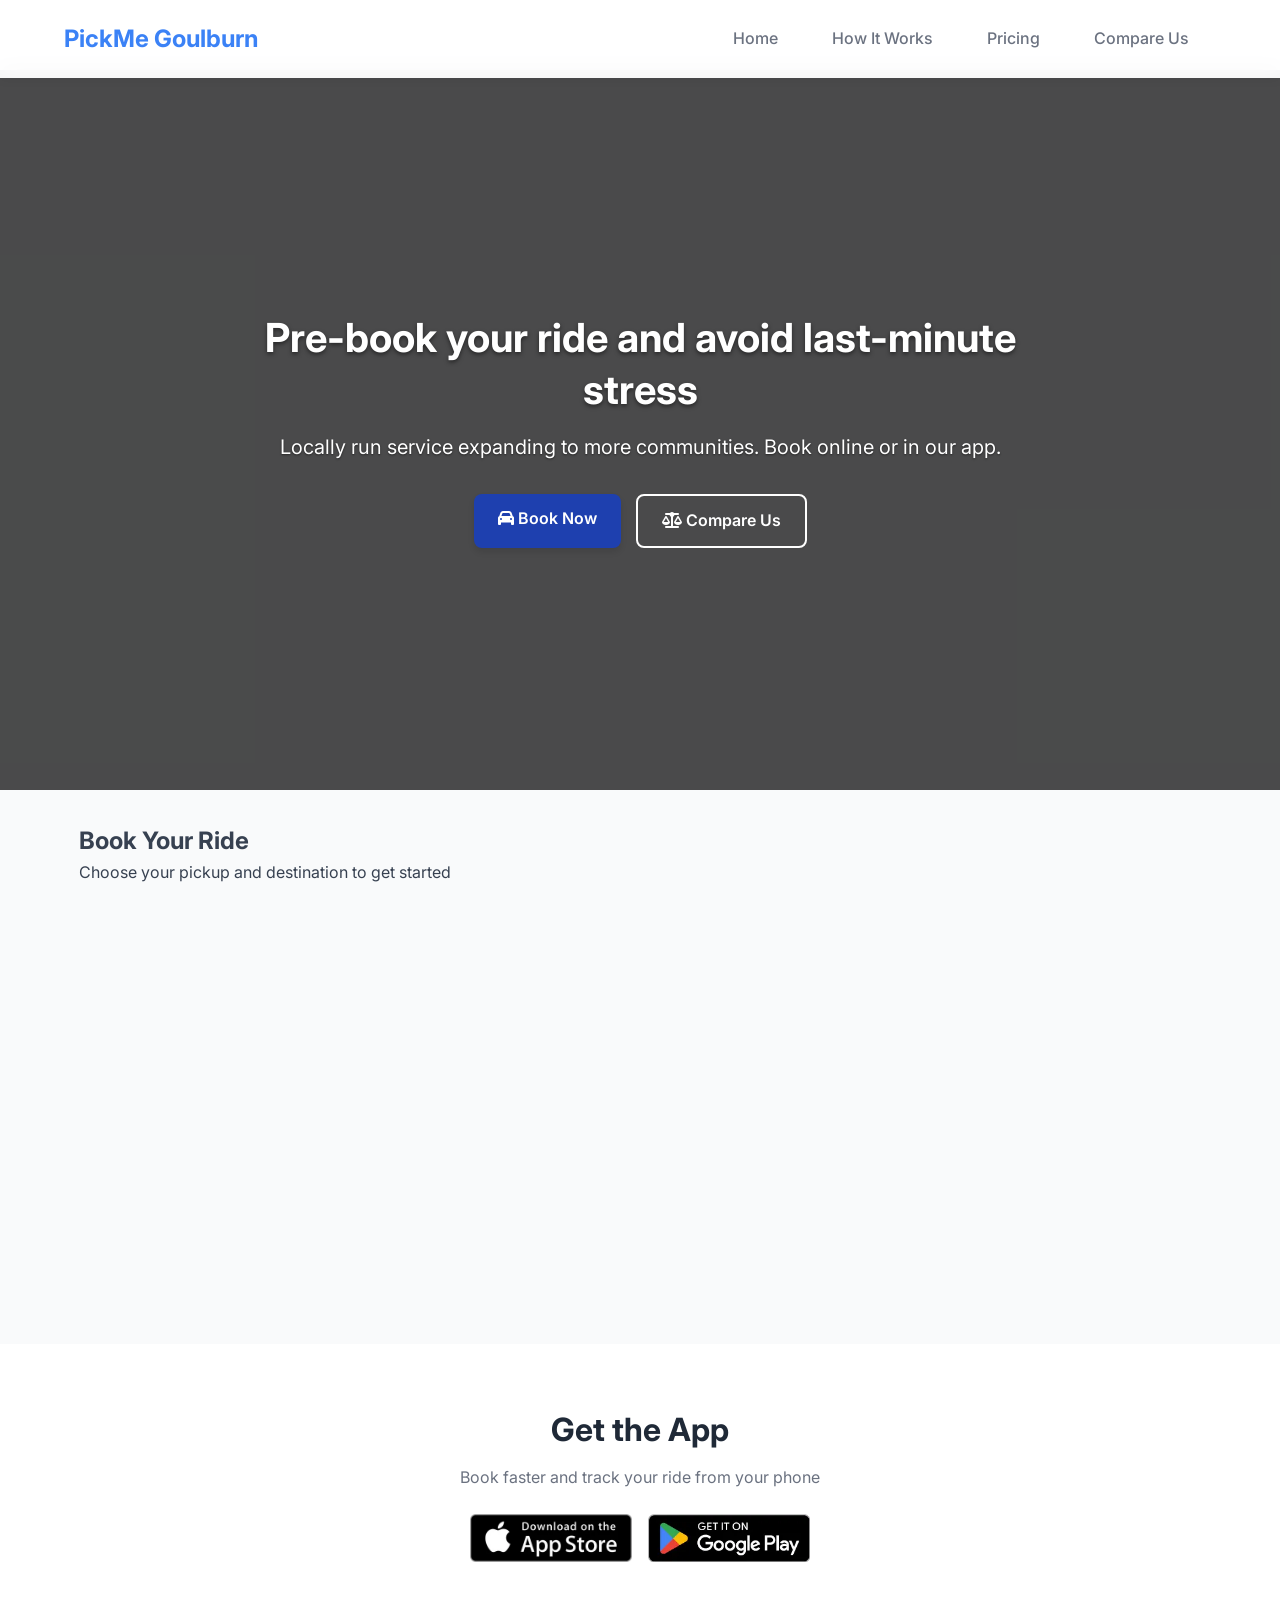
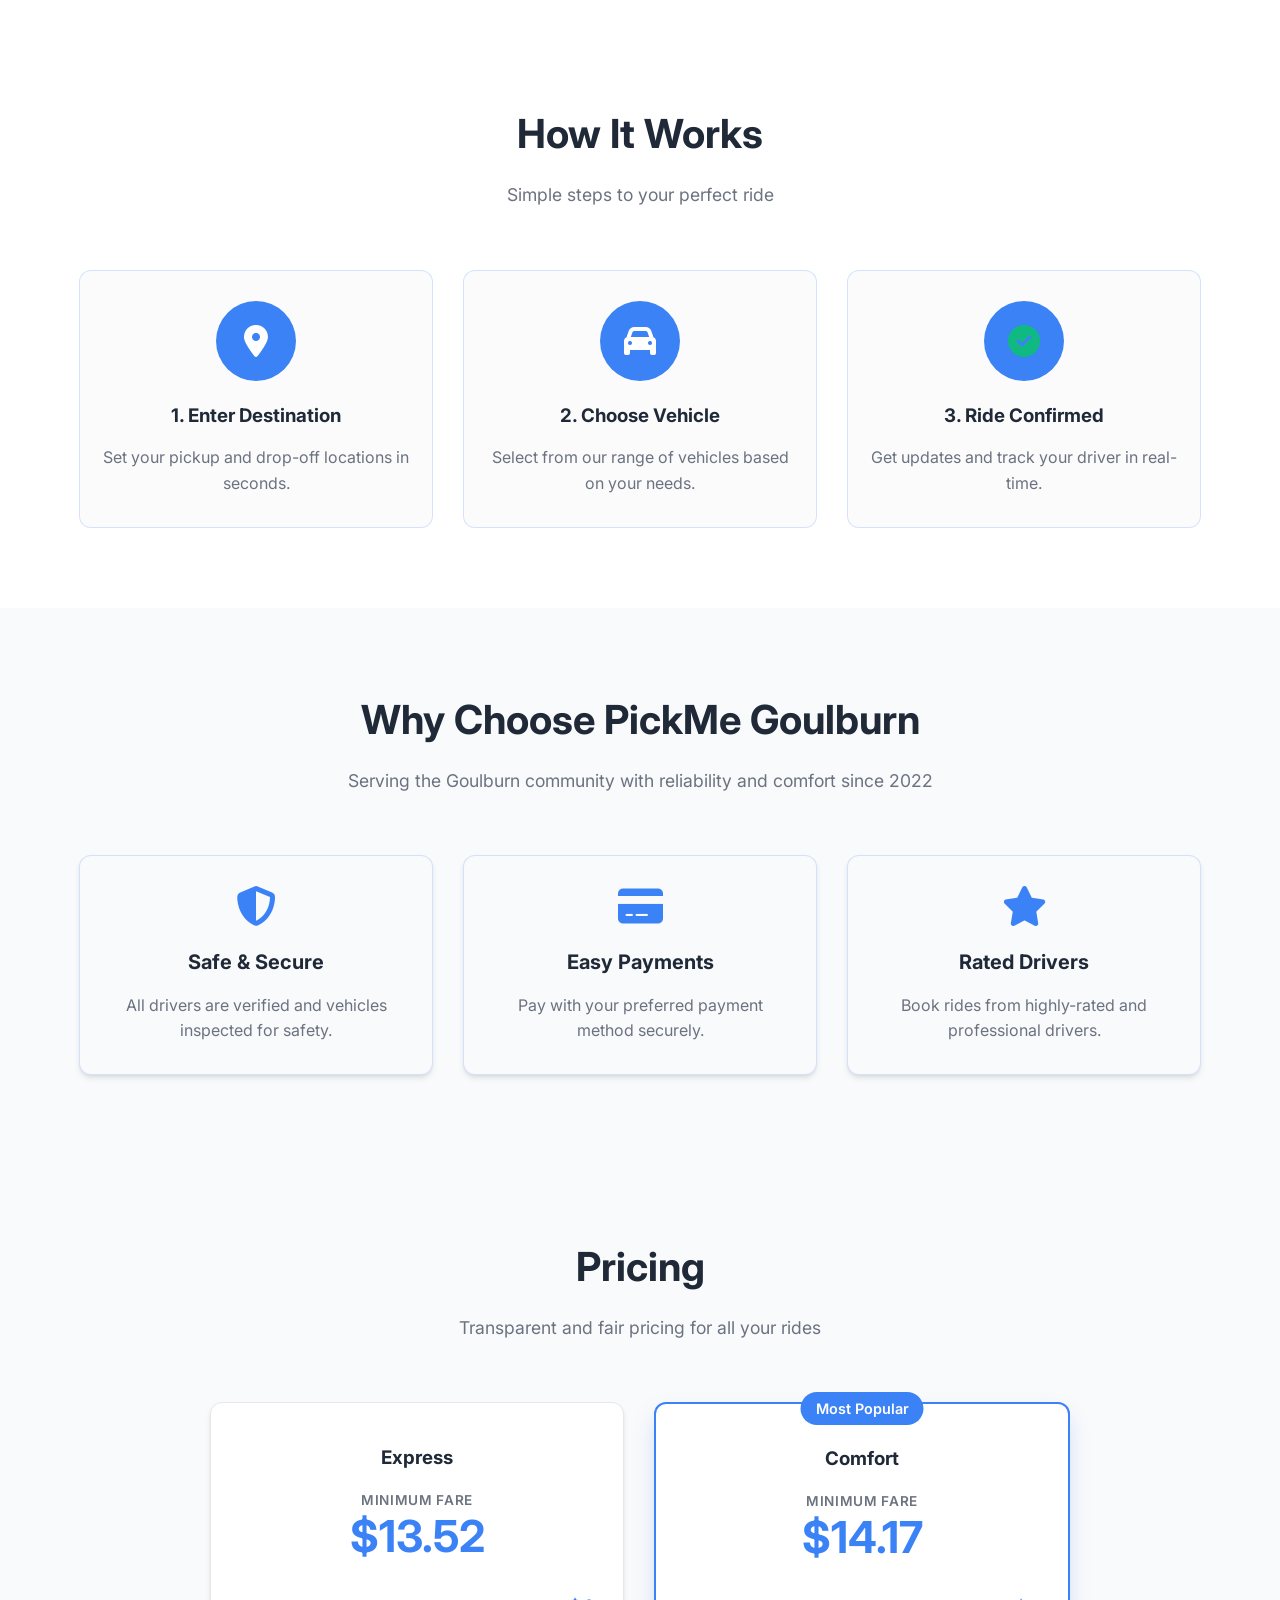
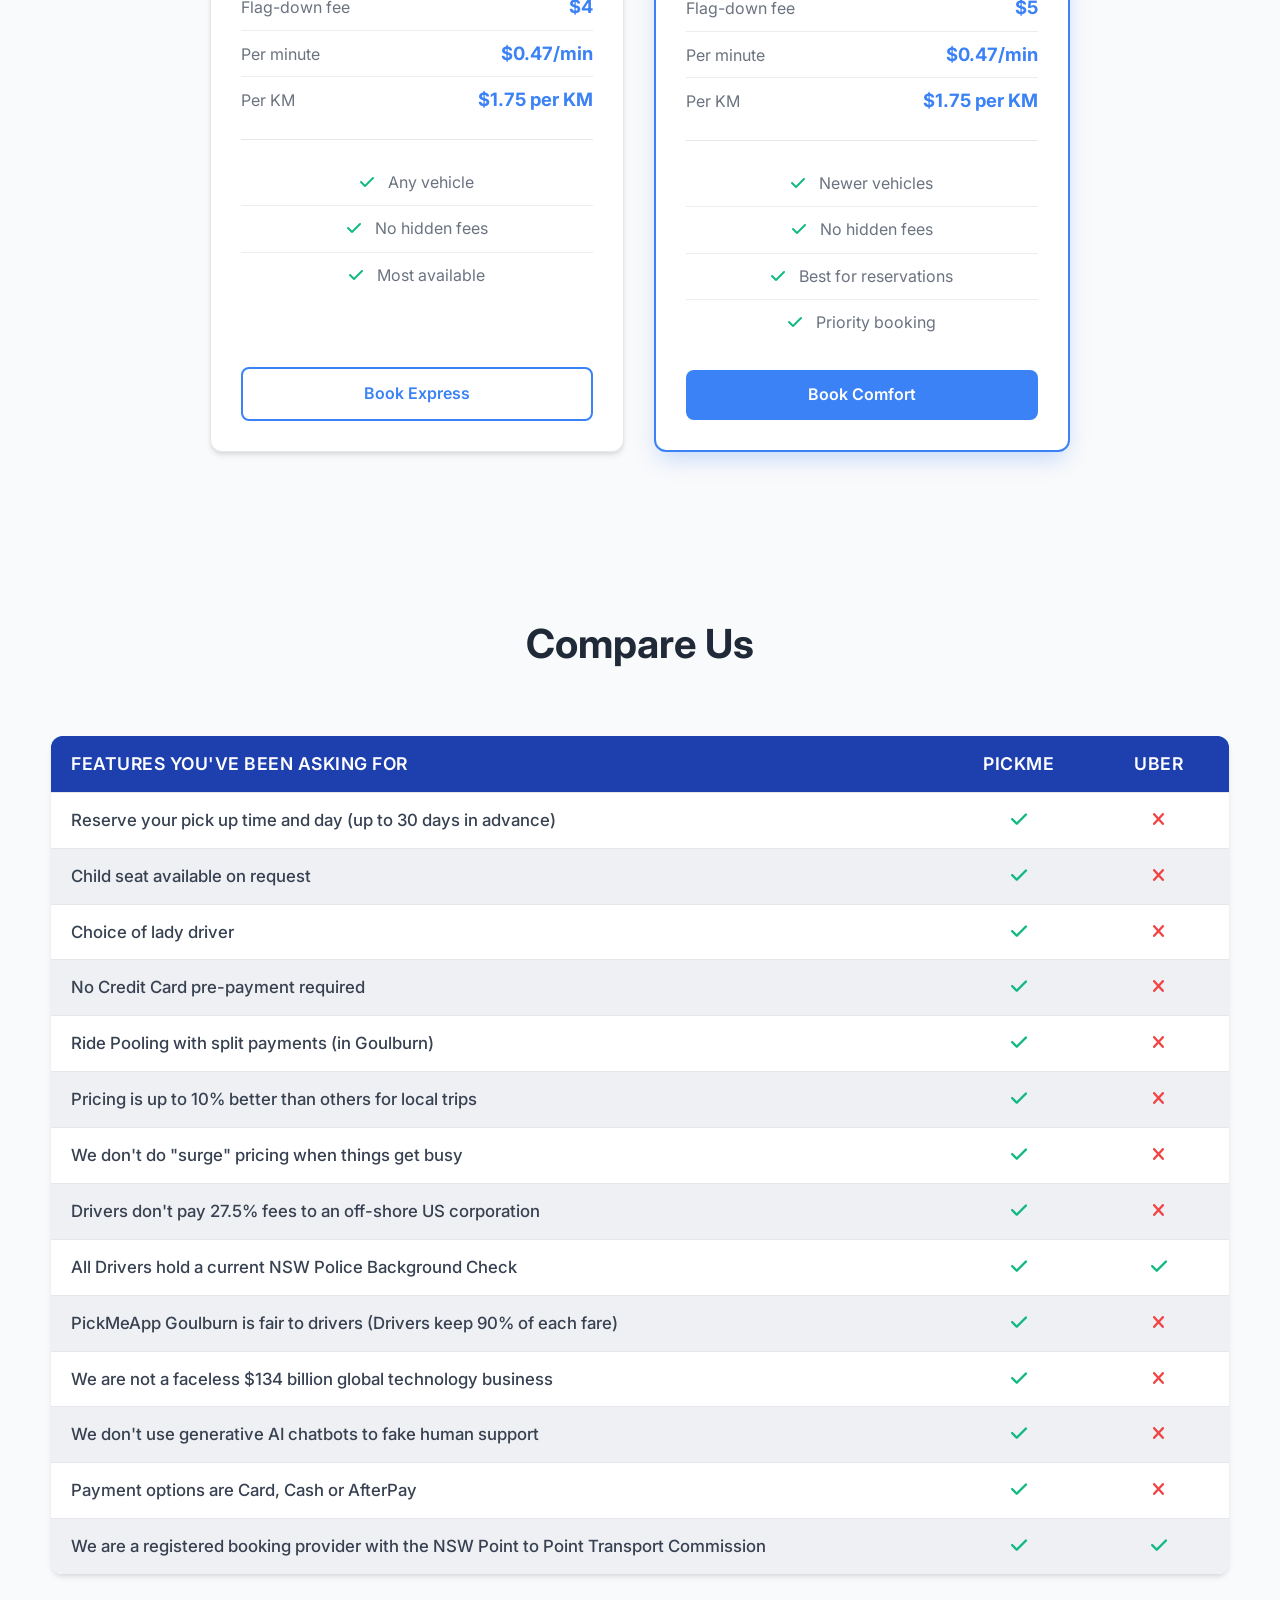
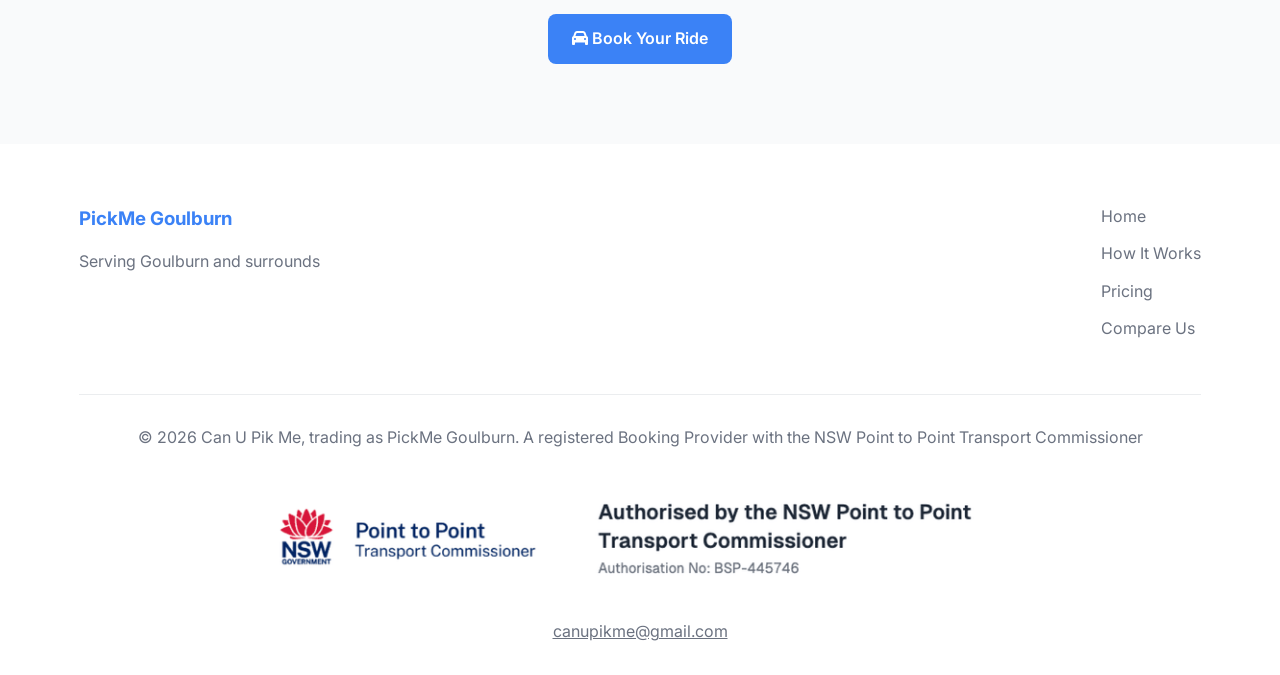
==== commit 1a3fa1da: "Redesign pricing section for scannability - Lead each card with the minimum fare as headline price -" ====
--- a/public/index.html
+++ b/public/index.html
@@ -231,26 +231,27 @@
             <div class="pricing-cards">
                 <div class="pricing-card">
                     <h3>Express</h3>
+                    <p class="fare"><span>Minimum fare</span>$13.52</p>
                     <ul class="rates">
                         <li><span>Flag-down fee</span><strong>$4</strong></li>
                         <li><span>Per minute</span><strong>$0.47/min</strong></li>
                         <li><span>Per KM</span><strong>$1.75 per KM</strong></li>
-                        <li><span>Min. charge</span><strong>$13.52</strong></li>
                     </ul>
                     <ul>
                         <li><i class="fas fa-check"></i> Any vehicle</li>
                         <li><i class="fas fa-check"></i> No hidden fees</li>
                         <li><i class="fas fa-check"></i> Most available</li>
                     </ul>
+                    <a class="btn btn-outline" href="#booking-widget">Book Express</a>
                 </div>
                 <div class="pricing-card popular">
                     <div class="popular-badge">Most Popular</div>
                     <h3>Comfort</h3>
+                    <p class="fare"><span>Minimum fare</span>$14.17</p>
                     <ul class="rates">
                         <li><span>Flag-down fee</span><strong>$5</strong></li>
                         <li><span>Per minute</span><strong>$0.47/min</strong></li>
                         <li><span>Per KM</span><strong>$1.75 per KM</strong></li>
-                        <li><span>Min. charge</span><strong>$14.17</strong></li>
                     </ul>
                     <ul>
                         <li><i class="fas fa-check"></i> Newer vehicles</li>
@@ -258,6 +259,7 @@
                         <li><i class="fas fa-check"></i> Best for reservations</li>
                         <li><i class="fas fa-check"></i> Priority booking</li>
                     </ul>
+                    <a class="btn btn-primary" href="#booking-widget">Book Comfort</a>
                 </div>
             </div>
         </div>
--- a/public/styles.css
+++ b/public/styles.css
@@ -5,6 +5,7 @@
     --darker-blue: #1e3a8a;
     --medium-blue: #3b82f6;
     --light-blue: #93c5fd;
+    --grey-50: #f9fafb;
     --grey-100: #f9fafb;
     --grey-200: #f3f4f6;
     --grey-300: #e5e7eb;
@@ -355,41 +356,41 @@
 /* Pricing */
 .pricing {
     padding: 80px 0;
-    background-color: var(--white);
+    background-color: var(--grey-50);
 }
 
 .pricing-cards {
     display: flex;
-    justify-content: space-between;
+    justify-content: center;
+    align-items: stretch;
     flex-wrap: wrap;
     gap: 30px;
+    max-width: 860px;
+    margin: 0 auto;
 }
 
 .pricing-card {
     flex: 1;
     min-width: 280px;
+    display: flex;
+    flex-direction: column;
     border-radius: 12px;
-    padding: 40px 30px;
+    padding: 40px 30px 30px;
     text-align: center;
     box-shadow: var(--shadow);
     position: relative;
-    background-color: rgba(249, 250, 251, 0.7);
+    background-color: var(--white);
     transition: var(--transition);
-    backdrop-filter: blur(10px);
-    border: 1px solid rgba(59, 130, 246, 0.2);
+    border: 1px solid var(--grey-300);
 }
 
 .pricing-card:hover {
-    transform: scale(1.05);
+    box-shadow: 0 10px 25px -5px rgba(0, 0, 0, 0.15);
 }
 
 .pricing-card.popular {
     border: 2px solid var(--primary-blue);
-    transform: scale(1.05);
-}
-
-.pricing-card.popular:hover {
-    transform: scale(1.05);
+    box-shadow: 0 10px 25px -5px rgba(59, 130, 246, 0.3);
 }
 
 .popular-badge {
@@ -405,6 +406,28 @@
     font-weight: 600;
 }
 
+.pricing-card .fare {
+    font-size: 2.75rem;
+    font-weight: 700;
+    line-height: 1.1;
+    color: var(--primary-blue);
+    margin-bottom: 24px;
+}
+
+.pricing-card .fare span {
+    display: block;
+    font-size: 0.85rem;
+    font-weight: 600;
+    text-transform: uppercase;
+    letter-spacing: 0.05em;
+    color: var(--grey-600);
+    margin-bottom: 4px;
+}
+
+.pricing-card .btn {
+    margin-top: auto;
+}
+
 .pricing-card h3 {
     color: var(--grey-900);
     margin-bottom: 20px;
@@ -424,7 +447,7 @@
 
 .pricing-card ul {
     list-style: none;
-    margin-bottom: 30px;
+    margin-bottom: 24px;
 }
 
 .pricing-card ul li {
@@ -611,12 +634,6 @@
         flex-direction: column;
     }
     
-    .nav ul {
-        display: none;
-    }
-}
-
-@media (max-width: 768px) {
     .header .container {
         flex-wrap: wrap;
         padding: 10px 0;
@@ -637,6 +654,7 @@
     }
 
     .nav ul {
+        display: flex;
         flex-direction: column;
     }
 
@@ -650,6 +668,14 @@
         min-height: 48px;
         font-size: 1.05rem;
     }
+
+    /* background-attachment: fixed is unsupported on iOS/most mobile browsers */
+    .hero {
+        background-attachment: scroll;
+    }
+}
+
+@media (max-width: 768px) {
     
     .hero-text h1 {
         font-size: 2rem;
@@ -868,7 +894,8 @@
 
 /* Compare table: match canupikme.com.au/compare (flat list, thin icons) */
 .compare-table tr:last-child td { border-bottom: none; }
-.compare-table tbody tr:hover { background: var(--grey-100); }
+.compare-table tbody tr:nth-child(even) { background: #eef0f3; }
+.compare-table tbody tr:hover { background: #e5e8ec; }
 .compare-table td i { font-size: 1.15rem; }
 
 /* Pricing: rate list */
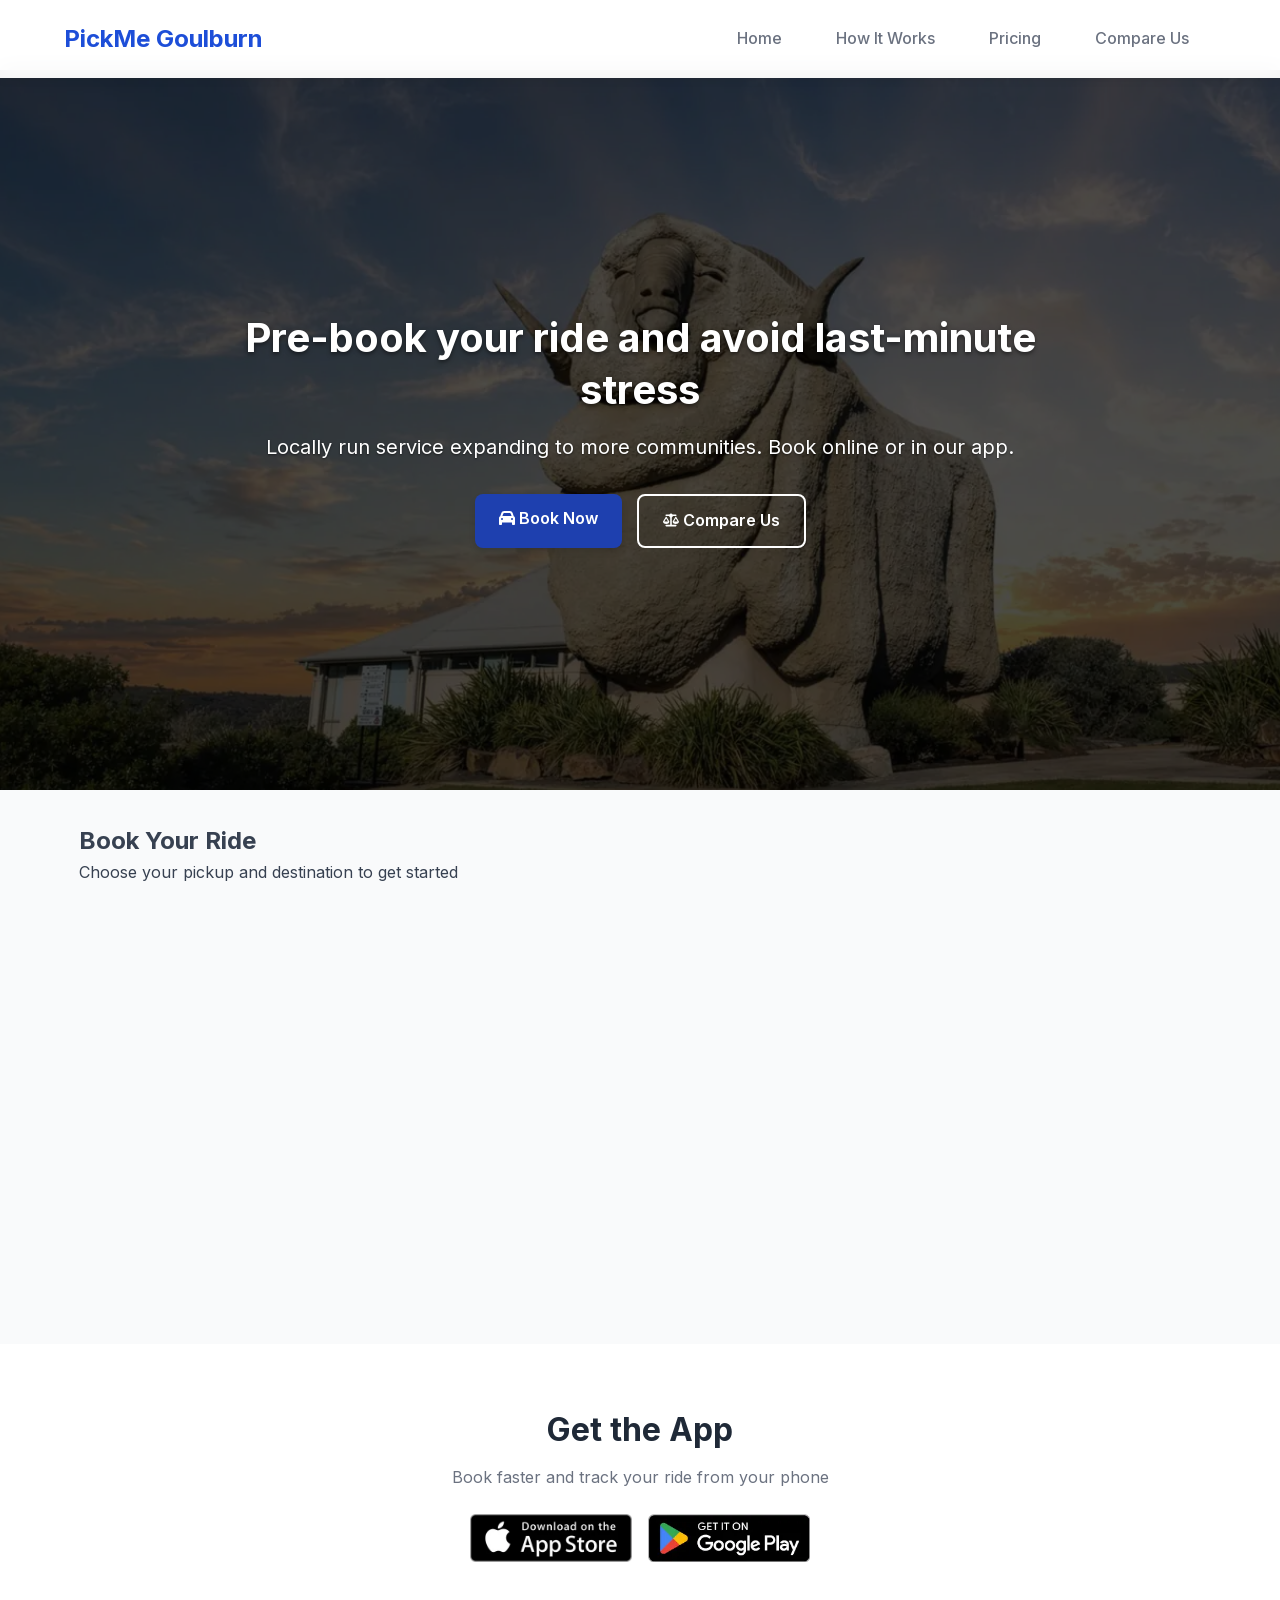
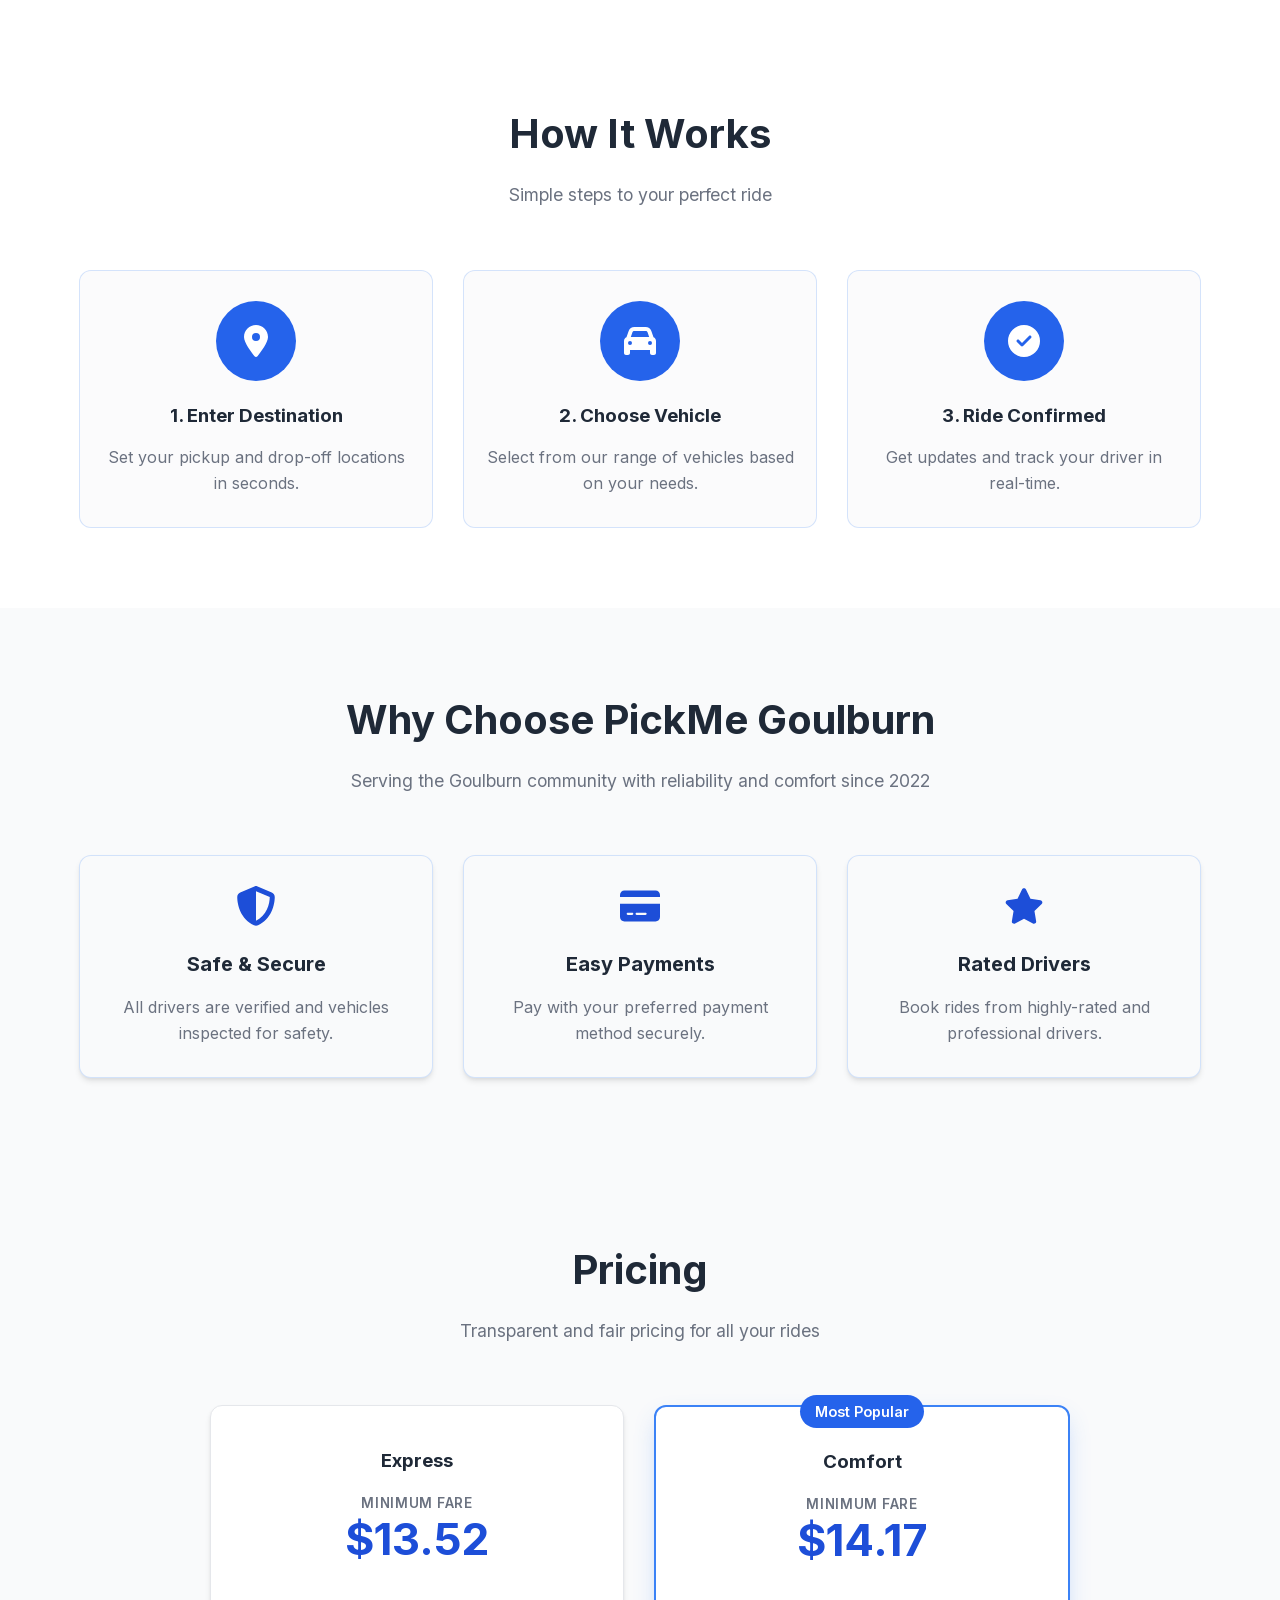
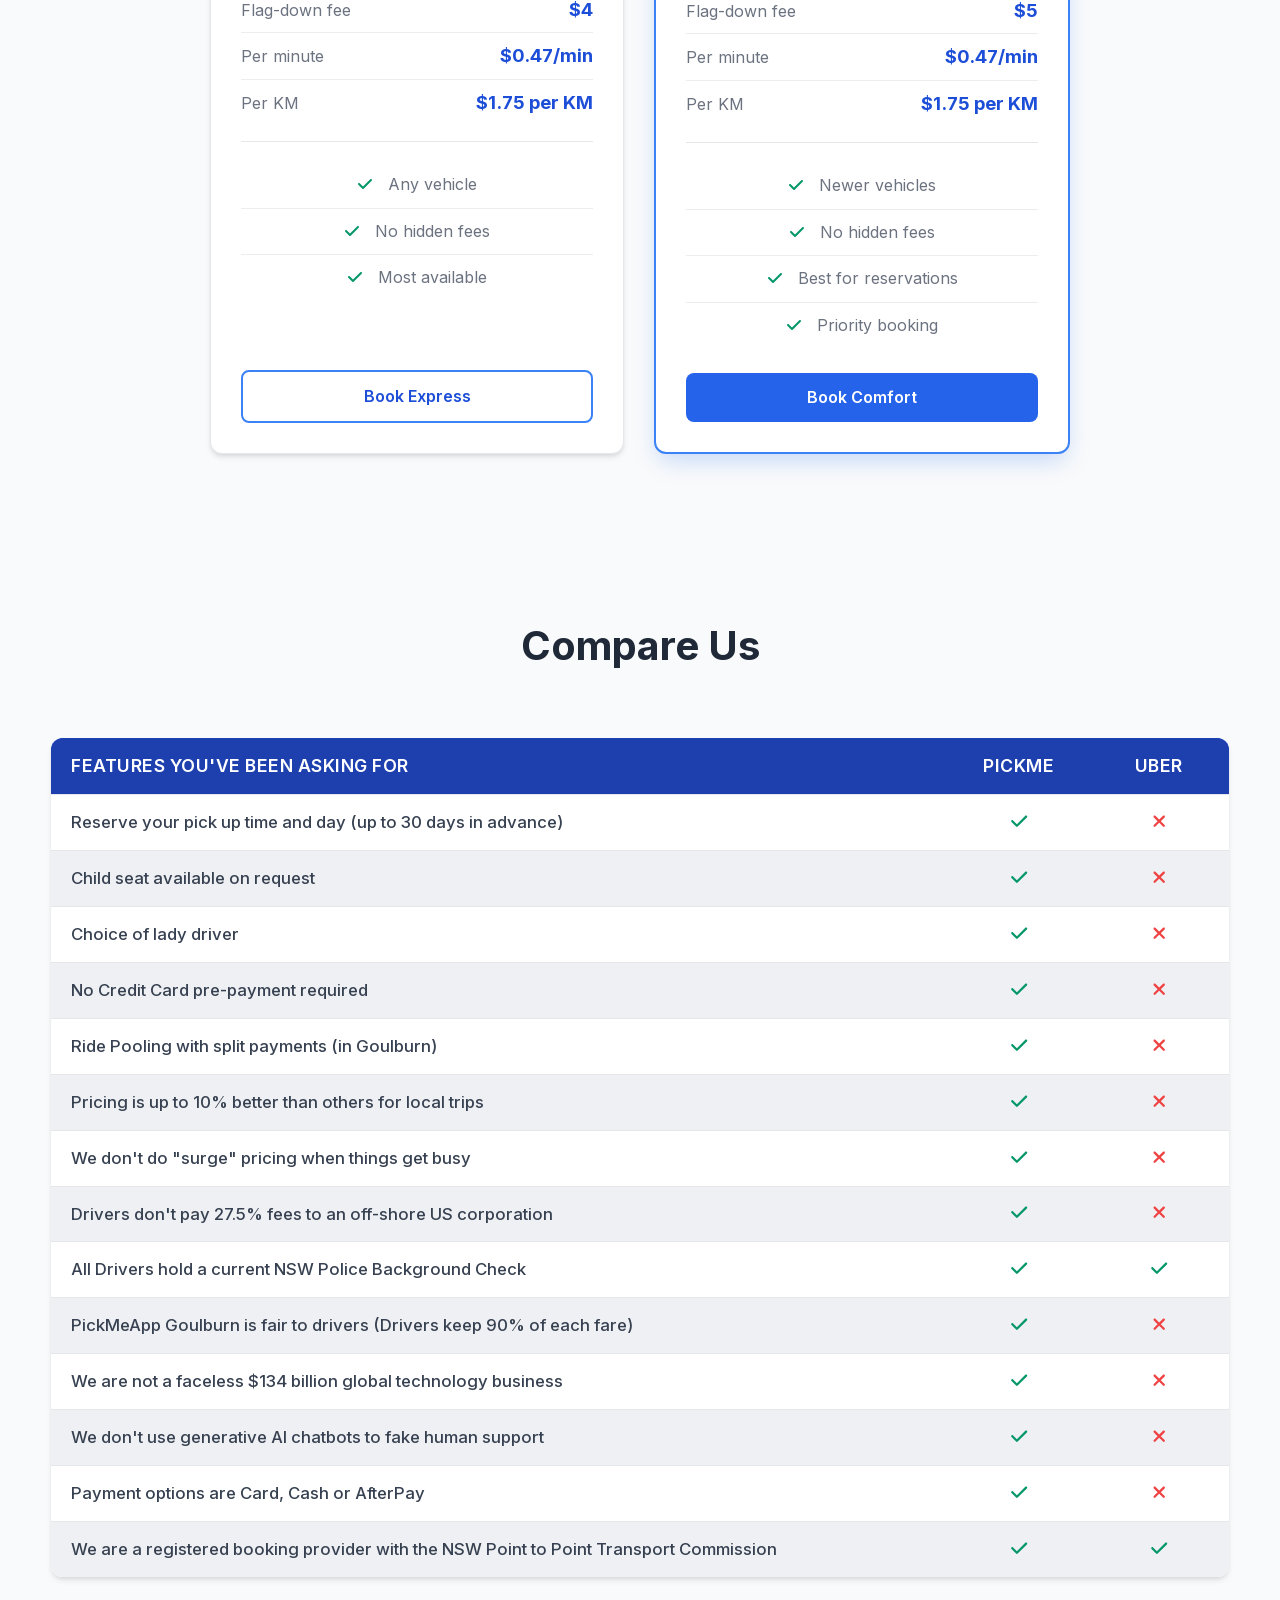
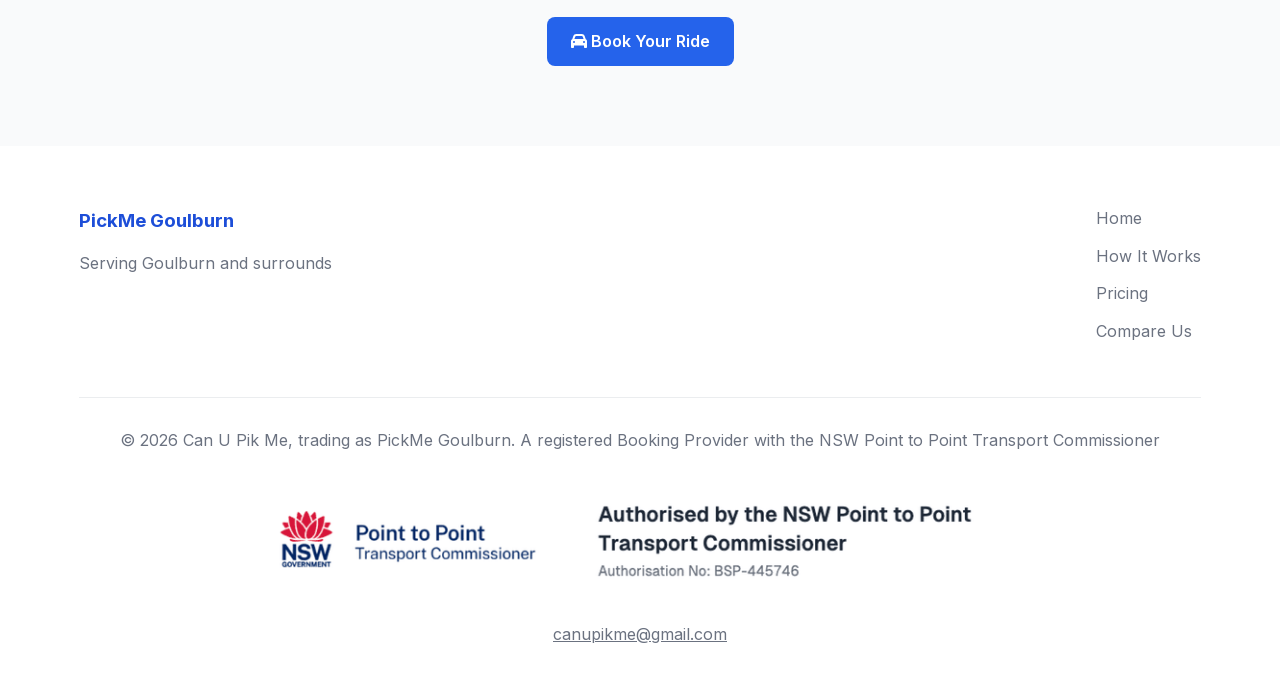
==== commit 7ed8b847: "Accessibility and performance improvements Accessibility: - Skip link, <main> landmark, visible focu" ====
--- a/public/index.html
+++ b/public/index.html
@@ -91,19 +91,36 @@
   ]
 }
     </script>
+    <link rel="preconnect" href="https://canupikme.ondelight.app">
+    <link rel="preload" as="image" href="images/hero-800.webp" type="image/webp" media="(max-width: 600px)">
+    <link rel="preload" as="image" href="images/hero-1280.webp" type="image/webp" media="(min-width: 601px) and (max-width: 1280px)">
+    <link rel="preload" as="image" href="images/hero-1920.webp" type="image/webp" media="(min-width: 1281px)">
+    <link rel="preload" as="font" type="font/woff2" href="fonts/inter-latin-var.woff2" crossorigin>
     <link rel="stylesheet" href="styles.css">
-    <link href="https://fonts.googleapis.com/css2?family=Inter:wght@300;400;500;600;700&display=swap" rel="stylesheet">
-    <link rel="stylesheet" href="https://cdnjs.cloudflare.com/ajax/libs/font-awesome/6.4.0/css/all.min.css">
 </head>
 <body>
+    <!-- Icons: Font Awesome Free 6.4.0 (https://fontawesome.com) - Icons CC BY 4.0 -->
+    <svg xmlns="http://www.w3.org/2000/svg" style="display:none" aria-hidden="true">
+        <symbol id="i-bars" viewBox="0 0 448 512"><path d="M0 96C0 78.3 14.3 64 32 64H416c17.7 0 32 14.3 32 32s-14.3 32-32 32H32C14.3 128 0 113.7 0 96zM0 256c0-17.7 14.3-32 32-32H416c17.7 0 32 14.3 32 32s-14.3 32-32 32H32c-17.7 0-32-14.3-32-32zM448 416c0 17.7-14.3 32-32 32H32c-17.7 0-32-14.3-32-32s14.3-32 32-32H416c17.7 0 32 14.3 32 32z"/></symbol>
+        <symbol id="i-car" viewBox="0 0 512 512"><path d="M135.2 117.4L109.1 192H402.9l-26.1-74.6C372.3 104.6 360.2 96 346.6 96H165.4c-13.6 0-25.7 8.6-30.2 21.4zM39.6 196.8L74.8 96.3C88.3 57.8 124.6 32 165.4 32H346.6c40.8 0 77.1 25.8 90.6 64.3l35.2 100.5c23.2 9.6 39.6 32.5 39.6 59.2V400v48c0 17.7-14.3 32-32 32H448c-17.7 0-32-14.3-32-32V400H96v48c0 17.7-14.3 32-32 32H32c-17.7 0-32-14.3-32-32V400 256c0-26.7 16.4-49.6 39.6-59.2zM128 288a32 32 0 1 0 -64 0 32 32 0 1 0 64 0zm288 32a32 32 0 1 0 0-64 32 32 0 1 0 0 64z"/></symbol>
+        <symbol id="i-check" viewBox="0 0 448 512"><path d="M438.6 105.4c12.5 12.5 12.5 32.8 0 45.3l-256 256c-12.5 12.5-32.8 12.5-45.3 0l-128-128c-12.5-12.5-12.5-32.8 0-45.3s32.8-12.5 45.3 0L160 338.7 393.4 105.4c12.5-12.5 32.8-12.5 45.3 0z"/></symbol>
+        <symbol id="i-circle-check" viewBox="0 0 512 512"><path d="M256 512A256 256 0 1 0 256 0a256 256 0 1 0 0 512zM369 209L241 337c-9.4 9.4-24.6 9.4-33.9 0l-64-64c-9.4-9.4-9.4-24.6 0-33.9s24.6-9.4 33.9 0l47 47L335 175c9.4-9.4 24.6-9.4 33.9 0s9.4 24.6 0 33.9z"/></symbol>
+        <symbol id="i-credit-card" viewBox="0 0 576 512"><path d="M64 32C28.7 32 0 60.7 0 96v32H576V96c0-35.3-28.7-64-64-64H64zM576 224H0V416c0 35.3 28.7 64 64 64H512c35.3 0 64-28.7 64-64V224zM112 352h64c8.8 0 16 7.2 16 16s-7.2 16-16 16H112c-8.8 0-16-7.2-16-16s7.2-16 16-16zm112 16c0-8.8 7.2-16 16-16H368c8.8 0 16 7.2 16 16s-7.2 16-16 16H240c-8.8 0-16-7.2-16-16z"/></symbol>
+        <symbol id="i-location-dot" viewBox="0 0 384 512"><path d="M215.7 499.2C267 435 384 279.4 384 192C384 86 298 0 192 0S0 86 0 192c0 87.4 117 243 168.3 307.2c12.3 15.3 35.1 15.3 47.4 0zM192 128a64 64 0 1 1 0 128 64 64 0 1 1 0-128z"/></symbol>
+        <symbol id="i-scale-balanced" viewBox="0 0 640 512"><path d="M384 32H512c17.7 0 32 14.3 32 32s-14.3 32-32 32H398.4c-5.2 25.8-22.9 47.1-46.4 57.3V448H512c17.7 0 32 14.3 32 32s-14.3 32-32 32H320 128c-17.7 0-32-14.3-32-32s14.3-32 32-32H288V153.3c-23.5-10.3-41.2-31.6-46.4-57.3H128c-17.7 0-32-14.3-32-32s14.3-32 32-32H256c14.6-19.4 37.8-32 64-32s49.4 12.6 64 32zm55.6 288H584.4L512 195.8 439.6 320zM512 416c-62.9 0-115.2-34-126-78.9c-2.6-11 1-22.3 6.7-32.1l95.2-163.2c5-8.6 14.2-13.8 24.1-13.8s19.1 5.3 24.1 13.8l95.2 163.2c5.7 9.8 9.3 21.1 6.7 32.1C627.2 382 574.9 416 512 416zM126.8 195.8L54.4 320H199.3L126.8 195.8zM.9 337.1c-2.6-11 1-22.3 6.7-32.1l95.2-163.2c5-8.6 14.2-13.8 24.1-13.8s19.1 5.3 24.1 13.8l95.2 163.2c5.7 9.8 9.3 21.1 6.7 32.1C242 382 189.7 416 126.8 416S11.7 382 .9 337.1z"/></symbol>
+        <symbol id="i-shield-halved" viewBox="0 0 512 512"><path d="M256 0c4.6 0 9.2 1 13.4 2.9L457.7 82.8c22 9.3 38.4 31 38.3 57.2c-.5 99.2-41.3 280.7-213.6 363.2c-16.7 8-36.1 8-52.8 0C57.3 420.7 16.5 239.2 16 140c-.1-26.2 16.3-47.9 38.3-57.2L242.7 2.9C246.8 1 251.4 0 256 0zm0 66.8V444.8C394 378 431.1 230.1 432 141.4L256 66.8l0 0z"/></symbol>
+        <symbol id="i-star" viewBox="0 0 576 512"><path d="M316.9 18C311.6 7 300.4 0 288.1 0s-23.4 7-28.8 18L195 150.3 51.4 171.5c-12 1.8-22 10.2-25.7 21.7s-.7 24.2 7.9 32.7L137.8 329 113.2 474.7c-2 12 3 24.2 12.9 31.3s23 8 33.8 2.3l128.3-68.5 128.3 68.5c10.8 5.7 23.9 4.9 33.8-2.3s14.9-19.3 12.9-31.3L438.5 329 542.7 225.9c8.6-8.5 11.7-21.2 7.9-32.7s-13.7-19.9-25.7-21.7L381.2 150.3 316.9 18z"/></symbol>
+        <symbol id="i-xmark" viewBox="0 0 384 512"><path d="M342.6 150.6c12.5-12.5 12.5-32.8 0-45.3s-32.8-12.5-45.3 0L192 210.7 86.6 105.4c-12.5-12.5-32.8-12.5-45.3 0s-12.5 32.8 0 45.3L146.7 256 41.4 361.4c-12.5 12.5-12.5 32.8 0 45.3s32.8 12.5 45.3 0L192 301.3 297.4 406.6c12.5 12.5 32.8 12.5 45.3 0s12.5-32.8 0-45.3L237.3 256 342.6 150.6z"/></symbol>
+    </svg>
+    <a class="skip-link" href="#main-content">Skip to main content</a>
     <!-- Header -->
     <header class="header">
         <div class="container">
             <div class="logo">
-                <h2>PickMe Goulburn</h2>
+                <a class="logo-text" href="#home">PickMe Goulburn</a>
             </div>
             <button class="menu-toggle" type="button" aria-label="Open menu" aria-expanded="false" aria-controls="primary-nav">
-                <i class="fas fa-bars" aria-hidden="true"></i>
+                <svg class="icon" aria-hidden="true"><use href="#i-bars"/></svg>
             </button>
             <nav class="nav" id="primary-nav" aria-label="Main">
                 <ul>
@@ -116,6 +133,7 @@
         </div>
     </header>
 
+    <main id="main-content" tabindex="-1">
     <!-- Hero Section -->
     <section class="hero" id="home">
         <div class="hero-overlay"></div>
@@ -124,8 +142,8 @@
                 <h1>Pre-book your ride and avoid last-minute stress</h1>
                 <p>Locally run service expanding to more communities. Book online or in our app.</p>
                 <div class="cta-buttons">
-                    <a class="btn btn-primary" href="#booking-widget"><i class="fas fa-car"></i> Book Now</a>
-                    <a class="btn btn-outline" href="#compare-us"><i class="fas fa-balance-scale"></i> Compare Us</a>
+                    <a class="btn btn-primary" href="#booking-widget"><svg class="icon" aria-hidden="true"><use href="#i-car"/></svg> Book Now</a>
+                    <a class="btn btn-outline" href="#compare-us"><svg class="icon" aria-hidden="true"><use href="#i-scale-balanced"/></svg> Compare Us</a>
                 </div>
             </div>
         </div>
@@ -138,12 +156,13 @@
                 <h2>Book Your Ride</h2>
                 <p>Choose your pickup and destination to get started</p>
                 <iframe
+                    loading="lazy"
                     src="https://canupikme.ondelight.app/widget?image_url=https%3A%2F%2Fi.imgur.com%2F1tguCWP.jpeg"
                     allow="geolocation"
                     width="100%"
                     height="450"
                     style="border: 0"
-                    title="Order now"
+                    title="PickMe Goulburn booking form"
                 ></iframe>
             </div>
         </div>
@@ -171,21 +190,21 @@
             <div class="steps">
                 <div class="step">
                     <div class="step-icon">
-                        <i class="fas fa-map-marker-alt"></i>
+                        <svg class="icon" aria-hidden="true"><use href="#i-location-dot"/></svg>
                     </div>
                     <h3>1. Enter Destination</h3>
                     <p>Set your pickup and drop-off locations in seconds.</p>
                 </div>
                 <div class="step">
                     <div class="step-icon">
-                        <i class="fas fa-car"></i>
+                        <svg class="icon" aria-hidden="true"><use href="#i-car"/></svg>
                     </div>
                     <h3>2. Choose Vehicle</h3>
                     <p>Select from our range of vehicles based on your needs.</p>
                 </div>
                 <div class="step">
                     <div class="step-icon">
-                        <i class="fas fa-check-circle"></i>
+                        <svg class="icon" aria-hidden="true"><use href="#i-circle-check"/></svg>
                     </div>
                     <h3>3. Ride Confirmed</h3>
                     <p>Get updates and track your driver in real-time.</p>
@@ -203,17 +222,17 @@
             </div>
             <div class="feature-grid">
                 <div class="feature-card">
-                    <i class="fas fa-shield-alt"></i>
+                    <svg class="icon" aria-hidden="true"><use href="#i-shield-halved"/></svg>
                     <h3>Safe & Secure</h3>
                     <p>All drivers are verified and vehicles inspected for safety.</p>
                 </div>
                 <div class="feature-card">
-                    <i class="fas fa-credit-card"></i>
+                    <svg class="icon" aria-hidden="true"><use href="#i-credit-card"/></svg>
                     <h3>Easy Payments</h3>
                     <p>Pay with your preferred payment method securely.</p>
                 </div>
                 <div class="feature-card">
-                    <i class="fas fa-star"></i>
+                    <svg class="icon" aria-hidden="true"><use href="#i-star"/></svg>
                     <h3>Rated Drivers</h3>
                     <p>Book rides from highly-rated and professional drivers.</p>
                 </div>
@@ -238,9 +257,9 @@
                         <li><span>Per KM</span><strong>$1.75 per KM</strong></li>
                     </ul>
                     <ul>
-                        <li><i class="fas fa-check"></i> Any vehicle</li>
-                        <li><i class="fas fa-check"></i> No hidden fees</li>
-                        <li><i class="fas fa-check"></i> Most available</li>
+                        <li><svg class="icon" aria-hidden="true"><use href="#i-check"/></svg> Any vehicle</li>
+                        <li><svg class="icon" aria-hidden="true"><use href="#i-check"/></svg> No hidden fees</li>
+                        <li><svg class="icon" aria-hidden="true"><use href="#i-check"/></svg> Most available</li>
                     </ul>
                     <a class="btn btn-outline" href="#booking-widget">Book Express</a>
                 </div>
@@ -254,10 +273,10 @@
                         <li><span>Per KM</span><strong>$1.75 per KM</strong></li>
                     </ul>
                     <ul>
-                        <li><i class="fas fa-check"></i> Newer vehicles</li>
-                        <li><i class="fas fa-check"></i> No hidden fees</li>
-                        <li><i class="fas fa-check"></i> Best for reservations</li>
-                        <li><i class="fas fa-check"></i> Priority booking</li>
+                        <li><svg class="icon" aria-hidden="true"><use href="#i-check"/></svg> Newer vehicles</li>
+                        <li><svg class="icon" aria-hidden="true"><use href="#i-check"/></svg> No hidden fees</li>
+                        <li><svg class="icon" aria-hidden="true"><use href="#i-check"/></svg> Best for reservations</li>
+                        <li><svg class="icon" aria-hidden="true"><use href="#i-check"/></svg> Priority booking</li>
                     </ul>
                     <a class="btn btn-primary" href="#booking-widget">Book Comfort</a>
                 </div>
@@ -277,28 +296,30 @@
                         <tr><th scope="col">Features you've been asking for</th><th scope="col">PickMe</th><th scope="col">Uber</th></tr>
                     </thead>
                     <tbody>
-                        <tr><td>Reserve your pick up time and day (up to 30 days in advance)</td><td class="yes"><i class="fas fa-check" aria-label="Yes"></i></td><td class="no"><i class="fas fa-xmark" aria-label="No"></i></td></tr>
-                        <tr><td>Child seat available on request</td><td class="yes"><i class="fas fa-check" aria-label="Yes"></i></td><td class="no"><i class="fas fa-xmark" aria-label="No"></i></td></tr>
-                        <tr><td>Choice of lady driver</td><td class="yes"><i class="fas fa-check" aria-label="Yes"></i></td><td class="no"><i class="fas fa-xmark" aria-label="No"></i></td></tr>
-                        <tr><td>No Credit Card pre-payment required</td><td class="yes"><i class="fas fa-check" aria-label="Yes"></i></td><td class="no"><i class="fas fa-xmark" aria-label="No"></i></td></tr>
-                        <tr><td>Ride Pooling with split payments (in Goulburn)</td><td class="yes"><i class="fas fa-check" aria-label="Yes"></i></td><td class="no"><i class="fas fa-xmark" aria-label="No"></i></td></tr>
-                        <tr><td>Pricing is up to 10% better than others for local trips</td><td class="yes"><i class="fas fa-check" aria-label="Yes"></i></td><td class="no"><i class="fas fa-xmark" aria-label="No"></i></td></tr>
-                        <tr><td>We don't do &quot;surge&quot; pricing when things get busy</td><td class="yes"><i class="fas fa-check" aria-label="Yes"></i></td><td class="no"><i class="fas fa-xmark" aria-label="No"></i></td></tr>
-                        <tr><td>Drivers don't pay 27.5% fees to an off-shore US corporation</td><td class="yes"><i class="fas fa-check" aria-label="Yes"></i></td><td class="no"><i class="fas fa-xmark" aria-label="No"></i></td></tr>
-                        <tr><td>All Drivers hold a current NSW Police Background Check</td><td class="yes"><i class="fas fa-check" aria-label="Yes"></i></td><td class="yes"><i class="fas fa-check" aria-label="Yes"></i></td></tr>
-                        <tr><td>PickMeApp Goulburn is fair to drivers (Drivers keep 90% of each fare)</td><td class="yes"><i class="fas fa-check" aria-label="Yes"></i></td><td class="no"><i class="fas fa-xmark" aria-label="No"></i></td></tr>
-                        <tr><td>We are not a faceless $134 billion global technology business</td><td class="yes"><i class="fas fa-check" aria-label="Yes"></i></td><td class="no"><i class="fas fa-xmark" aria-label="No"></i></td></tr>
-                        <tr><td>We don't use generative AI chatbots to fake human support</td><td class="yes"><i class="fas fa-check" aria-label="Yes"></i></td><td class="no"><i class="fas fa-xmark" aria-label="No"></i></td></tr>
-                        <tr><td>Payment options are Card, Cash or AfterPay</td><td class="yes"><i class="fas fa-check" aria-label="Yes"></i></td><td class="no"><i class="fas fa-xmark" aria-label="No"></i></td></tr>
-                        <tr><td>We are a registered booking provider with the NSW Point to Point Transport Commission</td><td class="yes"><i class="fas fa-check" aria-label="Yes"></i></td><td class="yes"><i class="fas fa-check" aria-label="Yes"></i></td></tr>
+                        <tr><td>Reserve your pick up time and day (up to 30 days in advance)</td><td class="yes"><svg class="icon" role="img" aria-label="Yes"><use href="#i-check"/></svg></td><td class="no"><svg class="icon" role="img" aria-label="No"><use href="#i-xmark"/></svg></td></tr>
+                        <tr><td>Child seat available on request</td><td class="yes"><svg class="icon" role="img" aria-label="Yes"><use href="#i-check"/></svg></td><td class="no"><svg class="icon" role="img" aria-label="No"><use href="#i-xmark"/></svg></td></tr>
+                        <tr><td>Choice of lady driver</td><td class="yes"><svg class="icon" role="img" aria-label="Yes"><use href="#i-check"/></svg></td><td class="no"><svg class="icon" role="img" aria-label="No"><use href="#i-xmark"/></svg></td></tr>
+                        <tr><td>No Credit Card pre-payment required</td><td class="yes"><svg class="icon" role="img" aria-label="Yes"><use href="#i-check"/></svg></td><td class="no"><svg class="icon" role="img" aria-label="No"><use href="#i-xmark"/></svg></td></tr>
+                        <tr><td>Ride Pooling with split payments (in Goulburn)</td><td class="yes"><svg class="icon" role="img" aria-label="Yes"><use href="#i-check"/></svg></td><td class="no"><svg class="icon" role="img" aria-label="No"><use href="#i-xmark"/></svg></td></tr>
+                        <tr><td>Pricing is up to 10% better than others for local trips</td><td class="yes"><svg class="icon" role="img" aria-label="Yes"><use href="#i-check"/></svg></td><td class="no"><svg class="icon" role="img" aria-label="No"><use href="#i-xmark"/></svg></td></tr>
+                        <tr><td>We don't do &quot;surge&quot; pricing when things get busy</td><td class="yes"><svg class="icon" role="img" aria-label="Yes"><use href="#i-check"/></svg></td><td class="no"><svg class="icon" role="img" aria-label="No"><use href="#i-xmark"/></svg></td></tr>
+                        <tr><td>Drivers don't pay 27.5% fees to an off-shore US corporation</td><td class="yes"><svg class="icon" role="img" aria-label="Yes"><use href="#i-check"/></svg></td><td class="no"><svg class="icon" role="img" aria-label="No"><use href="#i-xmark"/></svg></td></tr>
+                        <tr><td>All Drivers hold a current NSW Police Background Check</td><td class="yes"><svg class="icon" role="img" aria-label="Yes"><use href="#i-check"/></svg></td><td class="yes"><svg class="icon" role="img" aria-label="Yes"><use href="#i-check"/></svg></td></tr>
+                        <tr><td>PickMeApp Goulburn is fair to drivers (Drivers keep 90% of each fare)</td><td class="yes"><svg class="icon" role="img" aria-label="Yes"><use href="#i-check"/></svg></td><td class="no"><svg class="icon" role="img" aria-label="No"><use href="#i-xmark"/></svg></td></tr>
+                        <tr><td>We are not a faceless $134 billion global technology business</td><td class="yes"><svg class="icon" role="img" aria-label="Yes"><use href="#i-check"/></svg></td><td class="no"><svg class="icon" role="img" aria-label="No"><use href="#i-xmark"/></svg></td></tr>
+                        <tr><td>We don't use generative AI chatbots to fake human support</td><td class="yes"><svg class="icon" role="img" aria-label="Yes"><use href="#i-check"/></svg></td><td class="no"><svg class="icon" role="img" aria-label="No"><use href="#i-xmark"/></svg></td></tr>
+                        <tr><td>Payment options are Card, Cash or AfterPay</td><td class="yes"><svg class="icon" role="img" aria-label="Yes"><use href="#i-check"/></svg></td><td class="no"><svg class="icon" role="img" aria-label="No"><use href="#i-xmark"/></svg></td></tr>
+                        <tr><td>We are a registered booking provider with the NSW Point to Point Transport Commission</td><td class="yes"><svg class="icon" role="img" aria-label="Yes"><use href="#i-check"/></svg></td><td class="yes"><svg class="icon" role="img" aria-label="Yes"><use href="#i-check"/></svg></td></tr>
                     </tbody>
                 </table>
             </div>
             <div class="compare-cta">
-                <a class="btn btn-primary" href="#booking-widget"><i class="fas fa-car"></i> Book Your Ride</a>
-            </div>
-        </div>
-    </section>
+                <a class="btn btn-primary" href="#booking-widget"><svg class="icon" aria-hidden="true"><use href="#i-car"/></svg> Book Your Ride</a>
+            </div>
+        </div>
+    </section>
+
+    </main>
 
     <!-- Footer -->
     <footer class="footer">
@@ -310,10 +331,10 @@
                 </div>
                 <div class="footer-links">
                     <ul>
-                        <li><a href="#home" aria-label="Home page">Home</a></li>
-                        <li><a href="#how-it-works" aria-label="How it works section">How It Works</a></li>
-                        <li><a href="#pricing" aria-label="Pricing information">Pricing</a></li>
-                        <li><a href="#compare-us" aria-label="Compare us with other services">Compare Us</a></li>
+                        <li><a href="#home">Home</a></li>
+                        <li><a href="#how-it-works">How It Works</a></li>
+                        <li><a href="#pricing">Pricing</a></li>
+                        <li><a href="#compare-us">Compare Us</a></li>
                     </ul>
                 </div>
             </div>
--- a/public/styles.css
+++ b/public/styles.css
@@ -1,3 +1,23 @@
+/* Inter (variable, latin) - self-hosted. SIL Open Font License 1.1 */
+@font-face {
+    font-family: 'Inter';
+    font-style: normal;
+    font-weight: 400 700;
+    font-display: swap;
+    src: url('fonts/inter-latin-var.woff2') format('woff2');
+    unicode-range: U+0000-00FF, U+0131, U+0152-0153, U+02BB-02BC, U+02C6, U+02DA, U+02DC, U+0304, U+0308, U+0329, U+2000-206F, U+20AC, U+2122, U+2191, U+2193, U+2212, U+2215, U+FEFF, U+FFFD;
+}
+
+/* Metric-matched fallback so text doesn't jump when Inter loads */
+@font-face {
+    font-family: 'Inter Fallback';
+    src: local('Arial');
+    size-adjust: 107.4%;
+    ascent-override: 90.2%;
+    descent-override: 22.5%;
+    line-gap-override: 0%;
+}
+
 /* Base Styles */
 :root {
     --primary-blue: #3b82f6;
@@ -5,6 +25,9 @@
     --darker-blue: #1e3a8a;
     --medium-blue: #3b82f6;
     --light-blue: #93c5fd;
+    --blue-text: #1d4ed8;   /* AA-contrast blue for text on light backgrounds (6.7:1) */
+    --blue-strong: #2563eb; /* AA-contrast fill behind white text (5.2:1) */
+    --green-icon: #059669;
     --grey-50: #f9fafb;
     --grey-100: #f9fafb;
     --grey-200: #f3f4f6;
@@ -30,7 +53,7 @@
 }
 
 body {
-    font-family: 'Inter', -apple-system, BlinkMacSystemFont, 'Segoe UI', Roboto, Oxygen, Ubuntu, Cantarell, 'Open Sans', 'Helvetica Neue', sans-serif;
+    font-family: 'Inter', 'Inter Fallback', -apple-system, BlinkMacSystemFont, 'Segoe UI', Roboto, Oxygen, Ubuntu, Cantarell, 'Open Sans', 'Helvetica Neue', sans-serif;
     line-height: 1.6;
     color: var(--grey-800);
     background-color: var(--grey-100);
@@ -56,7 +79,7 @@
 }
 
 .btn-primary {
-    background-color: var(--primary-blue);
+    background-color: var(--blue-strong);
     color: var(--white);
 }
 
@@ -68,12 +91,12 @@
 
 .btn-outline {
     background-color: transparent;
-    color: var(--primary-blue);
+    color: var(--blue-text);
     border: 2px solid var(--primary-blue);
 }
 
 .btn-outline:hover {
-    background-color: var(--primary-blue);
+    background-color: var(--blue-strong);
     color: var(--white);
     transform: translateY(-2px);
     box-shadow: var(--shadow);
@@ -97,9 +120,11 @@
     padding: 20px 0;
 }
 
-.logo h2 {
-    color: var(--primary-blue);
+.logo-text {
+    color: var(--blue-text);
     font-weight: 700;
+    font-size: 1.5rem;
+    text-decoration: none;
 }
 
 .nav ul {
@@ -121,7 +146,7 @@
 }
 
 .nav ul li a:hover {
-    color: var(--primary-blue);
+    color: var(--blue-text);
     background-color: rgba(59, 130, 246, 0.1);
 }
 
@@ -138,7 +163,7 @@
     background: transparent;
     border: none;
     border-radius: 8px;
-    color: var(--primary-blue);
+    color: var(--blue-text);
     font-size: 1.5rem;
     cursor: pointer;
     transition: var(--transition);
@@ -166,7 +191,20 @@
     padding: 2rem 1rem;
     margin-top: 70px;
     margin-bottom: 2rem;
-    background: url('https://goulburnnsw.com.au/wp-content/uploads/6ed5a1bb4b4edfadb744ab30f2cfefe6_The_Big_Merino_-sky-scaled-1.jpg') center/cover no-repeat fixed;
+    background: url('images/hero-1280.jpg') center/cover no-repeat fixed;
+    background-image: image-set(url('images/hero-1280.webp') type('image/webp'), url('images/hero-1280.jpg') type('image/jpeg'));
+}
+
+@media (max-width: 600px) {
+    .hero {
+        background-image: image-set(url('images/hero-800.webp') type('image/webp'), url('images/hero-1280.jpg') type('image/jpeg'));
+    }
+}
+
+@media (min-width: 1281px) {
+    .hero {
+        background-image: image-set(url('images/hero-1920.webp') type('image/webp'), url('images/hero-1280.jpg') type('image/jpeg'));
+    }
 }
 
 .hero-overlay {
@@ -283,7 +321,7 @@
 .step-icon {
     width: 80px;
     height: 80px;
-    background-color: var(--primary-blue);
+    background-color: var(--blue-strong);
     border-radius: 50%;
     display: flex;
     align-items: center;
@@ -338,9 +376,9 @@
     background-color: rgba(249, 250, 251, 0.9);
 }
 
-.feature-card i {
+.feature-card .icon {
     font-size: 3rem;
-    color: var(--primary-blue);
+    color: var(--blue-text);
     margin-bottom: 20px;
 }
 
@@ -398,7 +436,7 @@
     top: -12px;
     left: 50%;
     transform: translateX(-50%);
-    background-color: var(--primary-blue);
+    background-color: var(--blue-strong);
     color: white;
     padding: 5px 15px;
     border-radius: 20px;
@@ -410,7 +448,7 @@
     font-size: 2.75rem;
     font-weight: 700;
     line-height: 1.1;
-    color: var(--primary-blue);
+    color: var(--blue-text);
     margin-bottom: 24px;
 }
 
@@ -436,7 +474,7 @@
 .price {
     font-size: 2.5rem;
     font-weight: 700;
-    color: var(--primary-blue);
+    color: var(--blue-text);
     margin-bottom: 25px;
 }
 
@@ -460,8 +498,8 @@
     border-bottom: none;
 }
 
-.pricing-card ul li i {
-    color: #10b981;
+.pricing-card ul li .icon {
+    color: var(--green-icon);
     margin-right: 10px;
 }
 
@@ -504,8 +542,8 @@
     gap: 15px;
 }
 
-.contact-item i {
-    color: var(--primary-blue);
+.contact-item .icon {
+    color: var(--blue-text);
     font-size: 1.2rem;
 }
 
@@ -534,13 +572,13 @@
 .form-group input:focus,
 .form-group textarea:focus {
     outline: none;
-    border-color: var(--primary-blue);
+    border-color: var(--blue-text);
     box-shadow: 0 0 0 3px rgba(59, 130, 246, 0.2);
 }
 
 .form-group input::placeholder,
 .form-group textarea::placeholder {
-    color: var(--grey-500);
+    color: var(--grey-600);
 }
 
 /* Footer */
@@ -559,7 +597,7 @@
 }
 
 .footer-logo h3 {
-    color: var(--primary-blue);
+    color: var(--blue-text);
     margin-bottom: 15px;
 }
 
@@ -582,7 +620,7 @@
 }
 
 .footer-links ul li a:hover {
-    color: var(--primary-blue);
+    color: var(--blue-text);
     padding-left: 5px;
 }
 
@@ -604,7 +642,7 @@
 }
 
 .social-links a:hover {
-    background-color: var(--primary-blue);
+    background-color: var(--blue-strong);
     color: white;
     transform: translateY(-3px);
 }
@@ -771,12 +809,12 @@
     border-bottom: none;
 }
 
-.comparison-card h3 i {
+.comparison-card h3 .icon {
     margin-right: 10px;
 }
 
-.comparison-card .fa-check-circle {
-    color: #10b981;
+.comparison-card .icon-check {
+    color: var(--green-icon);
 }
 
 /* Comparison Table */
@@ -798,7 +836,7 @@
 }
 
 thead {
-    background-color: var(--primary-blue);
+    background-color: var(--blue-strong);
     color: var(--white);
 }
 
@@ -826,11 +864,11 @@
     font-weight: 500;
 }
 
-.fa-check-circle {
-    color: #10b981;
-}
-
-.fa-times-circle {
+.icon-check {
+    color: var(--green-icon);
+}
+
+.icon-cross {
     color: #ef4444;
 }
 
@@ -859,10 +897,10 @@
     box-shadow: var(--shadow-lg);
 }
 
-.feature-card i {
+.feature-card .icon {
     font-size: 2.5rem;
     margin-bottom: 20px;
-    color: var(--primary-blue);
+    color: var(--blue-text);
 }
 
 .feature-card h3 {
@@ -877,7 +915,7 @@
 html { scroll-behavior: smooth; scroll-padding-top: 80px; }
 @media (prefers-reduced-motion: reduce) { html { scroll-behavior: auto; } }
 .compare-cta { text-align: center; margin-top: 40px; }
-.comparison-card .fa-times-circle { color: #ef4444; }
+.comparison-card .icon-cross { color: #ef4444; }
 a.btn { display: inline-block; text-decoration: none; }
 
 /* Compare Us: full-width table */
@@ -888,21 +926,21 @@
 .compare-table thead th { background: var(--dark-blue); color: var(--white); font-size: 1.1rem; }
 .compare-table thead th:not(:first-child), .compare-table td.yes, .compare-table td.no, .compare-table td.na { text-align: center; width: 140px; }
 .compare-table tr.group th { background: var(--grey-200); color: var(--dark-blue); font-size: .85rem; text-transform: uppercase; letter-spacing: .05em; }
-.compare-table td.yes { color: #10b981; } .compare-table td.no { color: #ef4444; } .compare-table td.na { color: var(--grey-500); }
-.compare-table td i { font-size: 1.3rem; }
+.compare-table td.yes { color: var(--green-icon); } .compare-table td.no { color: #ef4444; } .compare-table td.na { color: var(--grey-500); }
+.compare-table td .icon { font-size: 1.3rem; }
 @media (max-width: 600px) { .compare-table th, .compare-table td { padding: 10px 10px; font-size: .95rem; } .compare-table thead th:not(:first-child), .compare-table td.yes, .compare-table td.no, .compare-table td.na { width: 70px; } }
 
 /* Compare table: match canupikme.com.au/compare (flat list, thin icons) */
 .compare-table tr:last-child td { border-bottom: none; }
 .compare-table tbody tr:nth-child(even) { background: #eef0f3; }
 .compare-table tbody tr:hover { background: #e5e8ec; }
-.compare-table td i { font-size: 1.15rem; }
+.compare-table td .icon { font-size: 1.15rem; }
 
 /* Pricing: rate list */
 .pricing-card ul.rates { margin: 0 0 20px; padding: 0 0 16px; border-bottom: 1px solid var(--grey-300); }
 .pricing-card ul.rates li { display: flex; justify-content: space-between; align-items: baseline; gap: 16px; padding: 8px 0; text-align: left; }
 .pricing-card ul.rates li span { color: var(--grey-600); }
-.pricing-card ul.rates li strong { font-size: 1.15rem; color: var(--primary-blue); white-space: nowrap; }
+.pricing-card ul.rates li strong { font-size: 1.15rem; color: var(--blue-text); white-space: nowrap; }
 
 /* Get the app */
 .get-app { padding: 60px 0; text-align: center; background-color: var(--white); }
@@ -919,3 +957,57 @@
 .footer-banner { display: block; width: 100%; max-width: 828px; height: auto; margin: 20px auto 0; background: #fff; padding: 10px 16px; border-radius: 10px; box-sizing: border-box; }
 .footer-email { margin-top: 16px; }
 .footer-email a { color: inherit; text-decoration: underline; }
+
+/* Inline SVG icons (replaces Font Awesome webfont) */
+.icon {
+    display: inline-block;
+    width: 1em;
+    height: 1em;
+    fill: currentColor;
+    vertical-align: -0.125em;
+    flex-shrink: 0;
+}
+
+/* Accessibility */
+.skip-link {
+    position: absolute;
+    left: 16px;
+    top: -100px;
+    z-index: 2000;
+    background: var(--dark-blue);
+    color: var(--white);
+    padding: 12px 20px;
+    border-radius: 0 0 8px 8px;
+    font-weight: 600;
+    text-decoration: none;
+}
+
+.skip-link:focus {
+    top: 0;
+}
+
+a:focus-visible,
+button:focus-visible,
+.btn:focus-visible,
+iframe:focus-visible {
+    outline: 3px solid var(--blue-strong);
+    outline-offset: 3px;
+}
+
+.hero a:focus-visible {
+    outline-color: var(--white);
+}
+
+[tabindex="-1"]:focus {
+    outline: none;
+}
+
+@media (prefers-reduced-motion: reduce) {
+    *, *::before, *::after {
+        animation-duration: 0.01ms !important;
+        transition-duration: 0.01ms !important;
+    }
+    .hero {
+        background-attachment: scroll;
+    }
+}
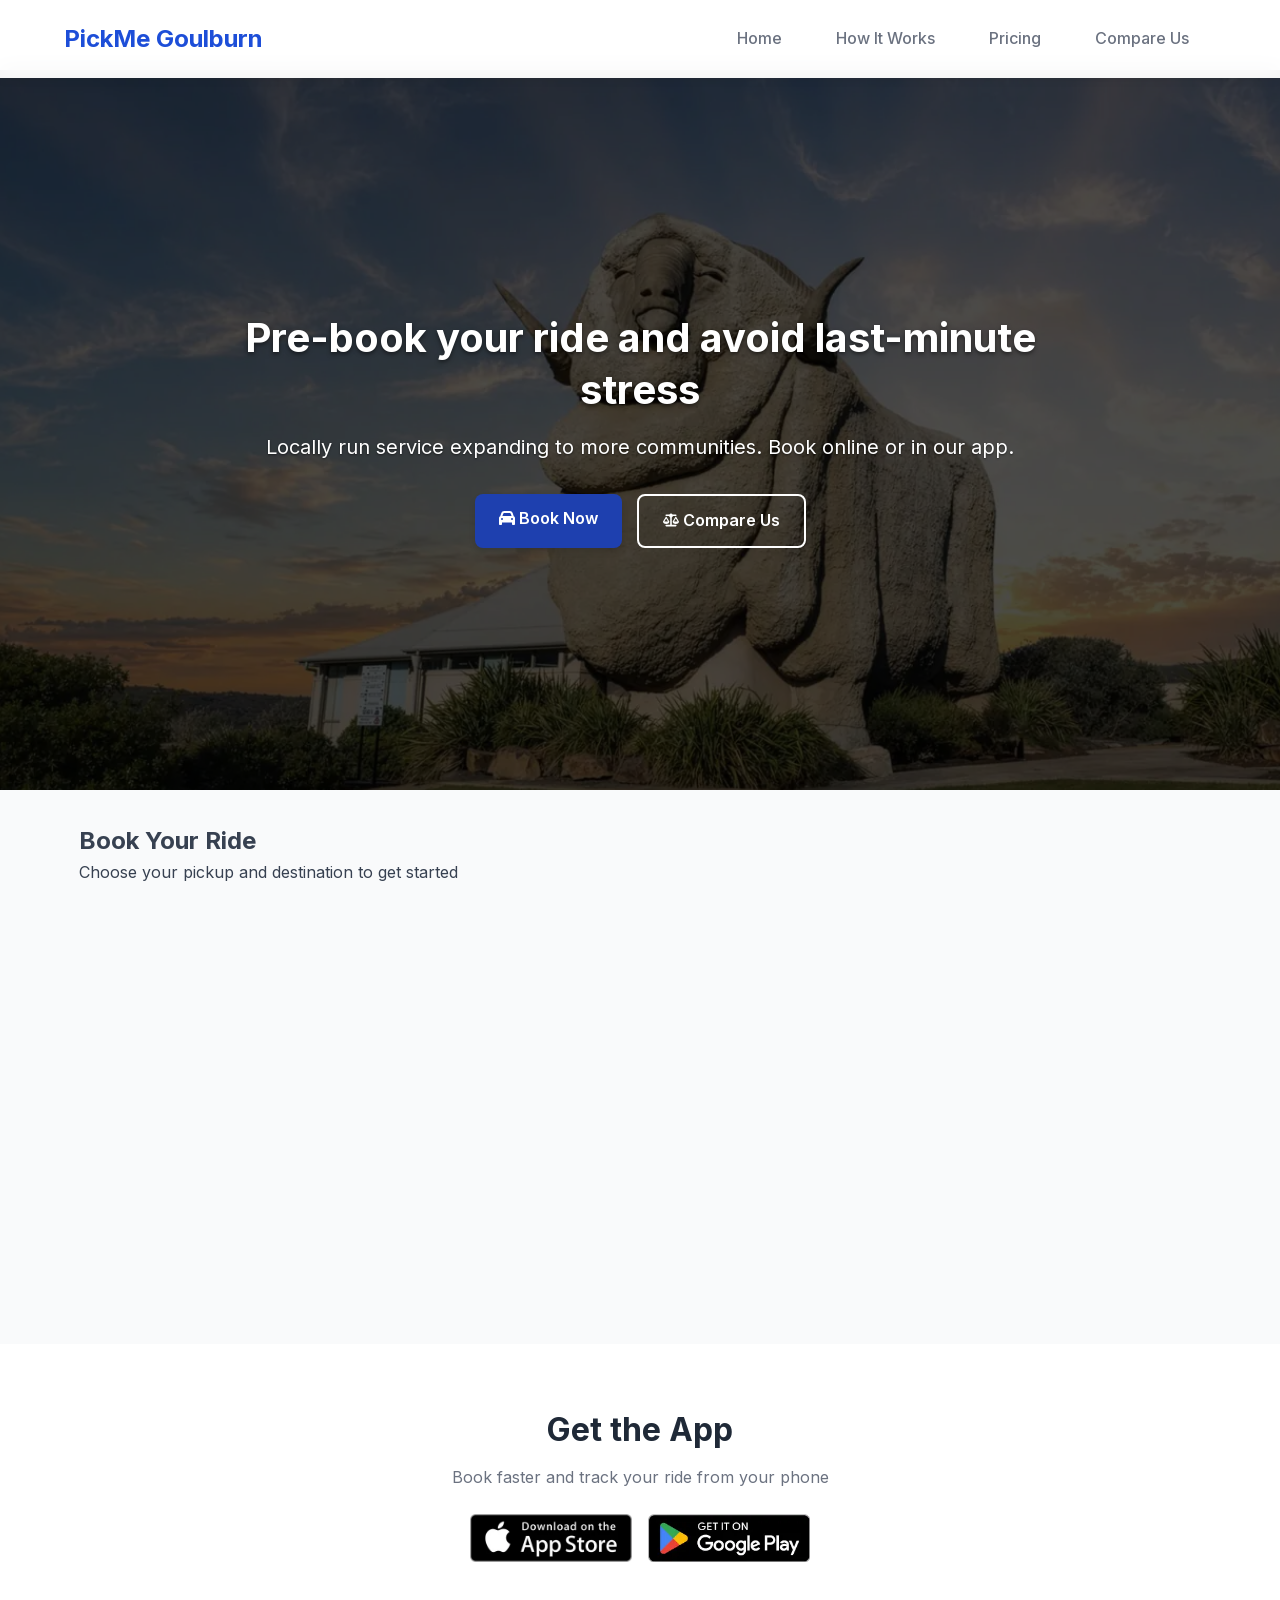
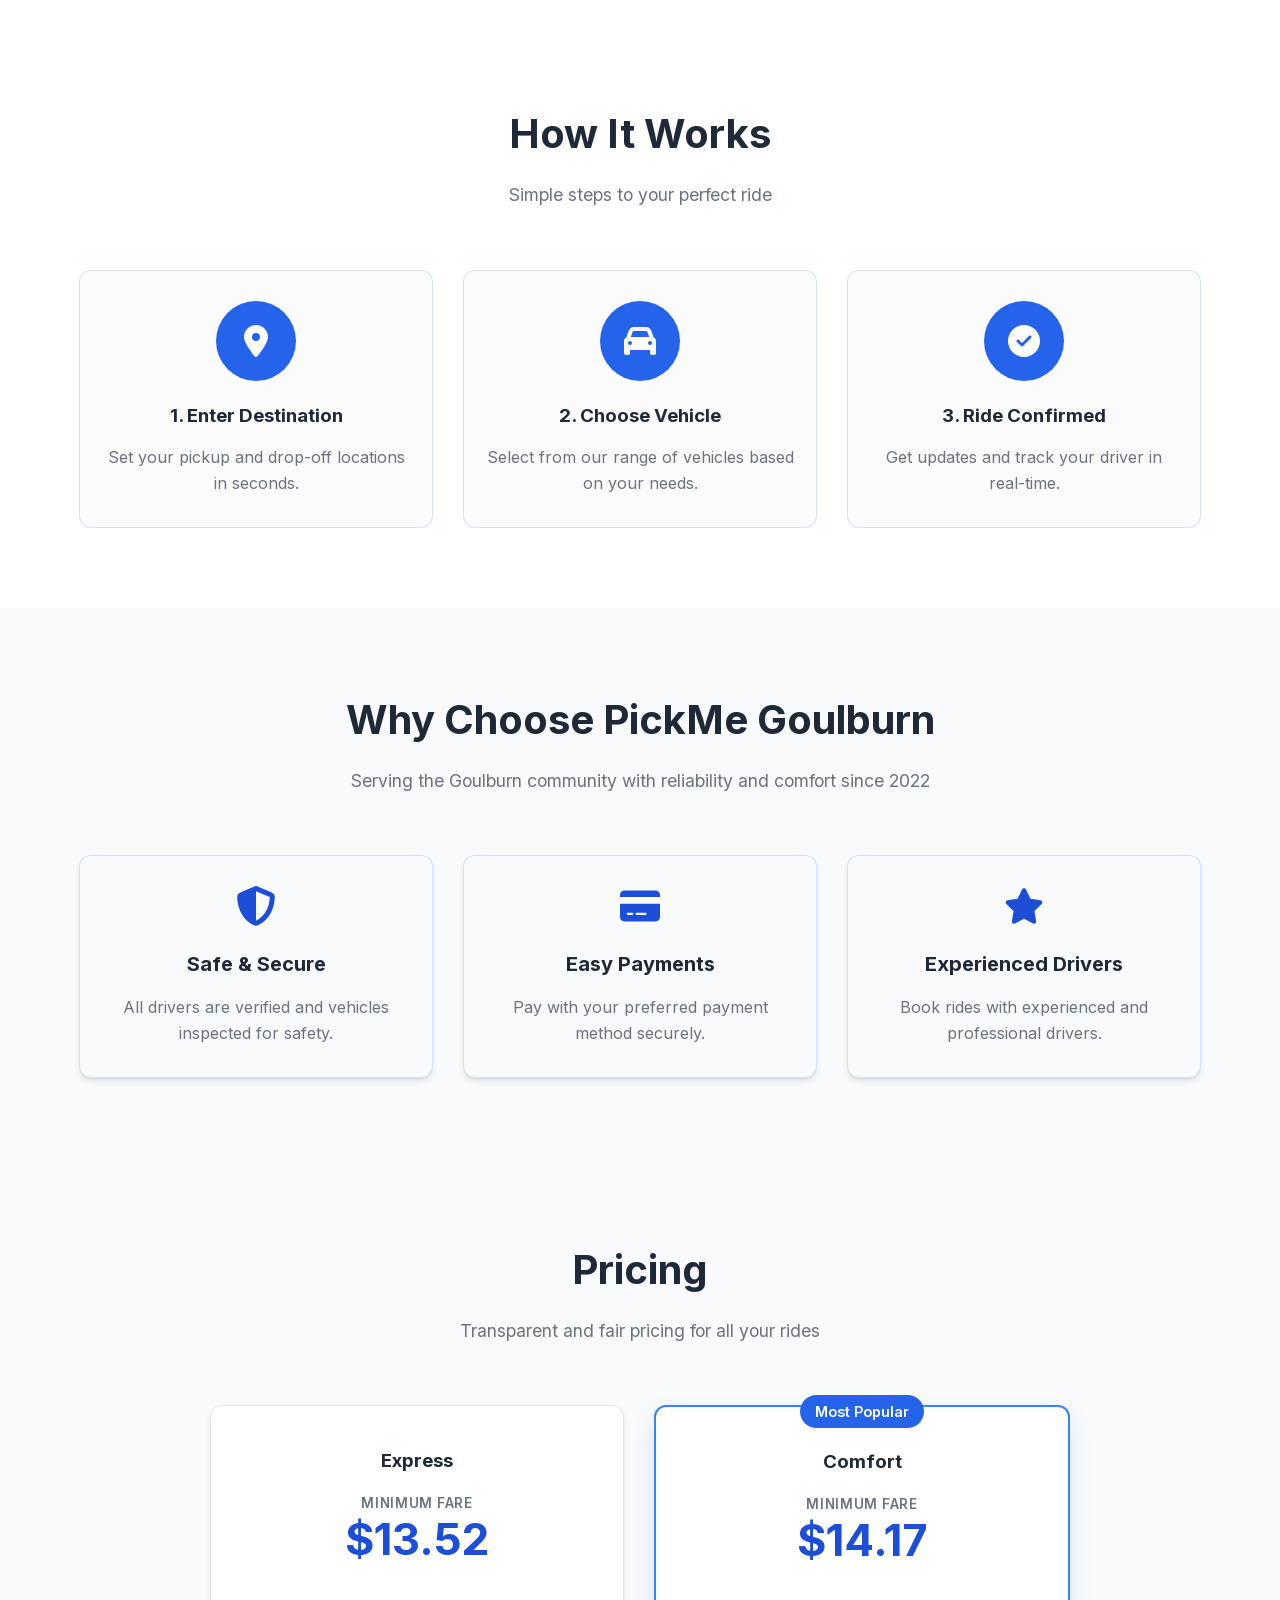
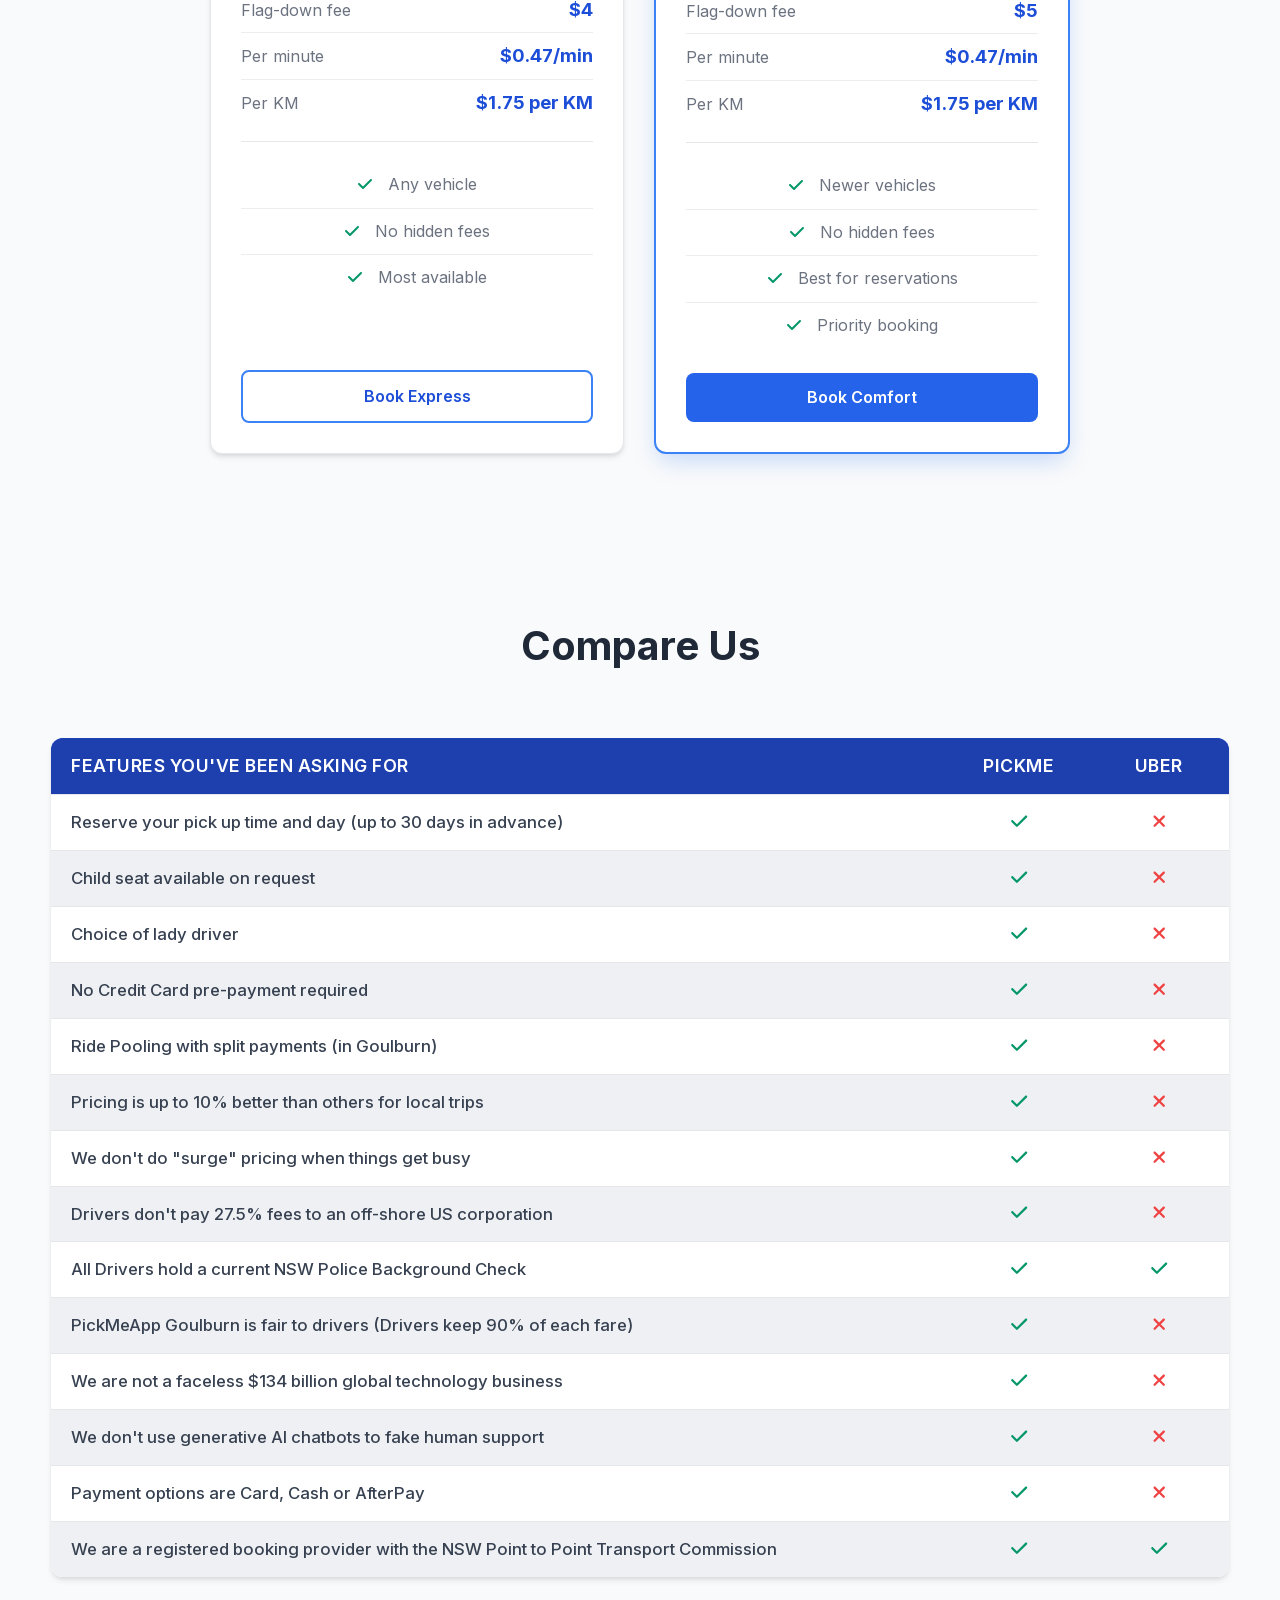
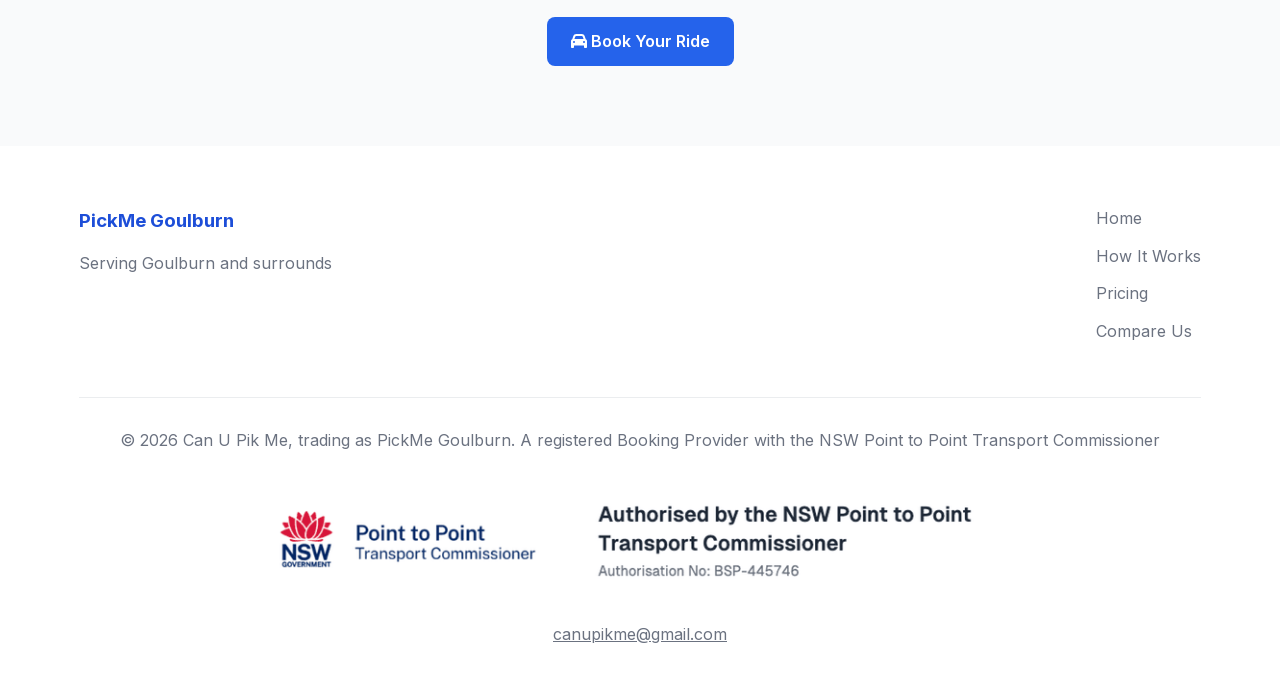
==== commit ab7ec8ee: "Reword Rated Drivers card to Experienced Drivers Co-Authored-By: Claude Sonnet 5.5 <noreply@anthropi" ====
--- a/public/index.html
+++ b/public/index.html
@@ -233,8 +233,8 @@
                 </div>
                 <div class="feature-card">
                     <svg class="icon" aria-hidden="true"><use href="#i-star"/></svg>
-                    <h3>Rated Drivers</h3>
-                    <p>Book rides from highly-rated and professional drivers.</p>
+                    <h3>Experienced Drivers</h3>
+                    <p>Book rides with experienced and professional drivers.</p>
                 </div>
             </div>
         </div>
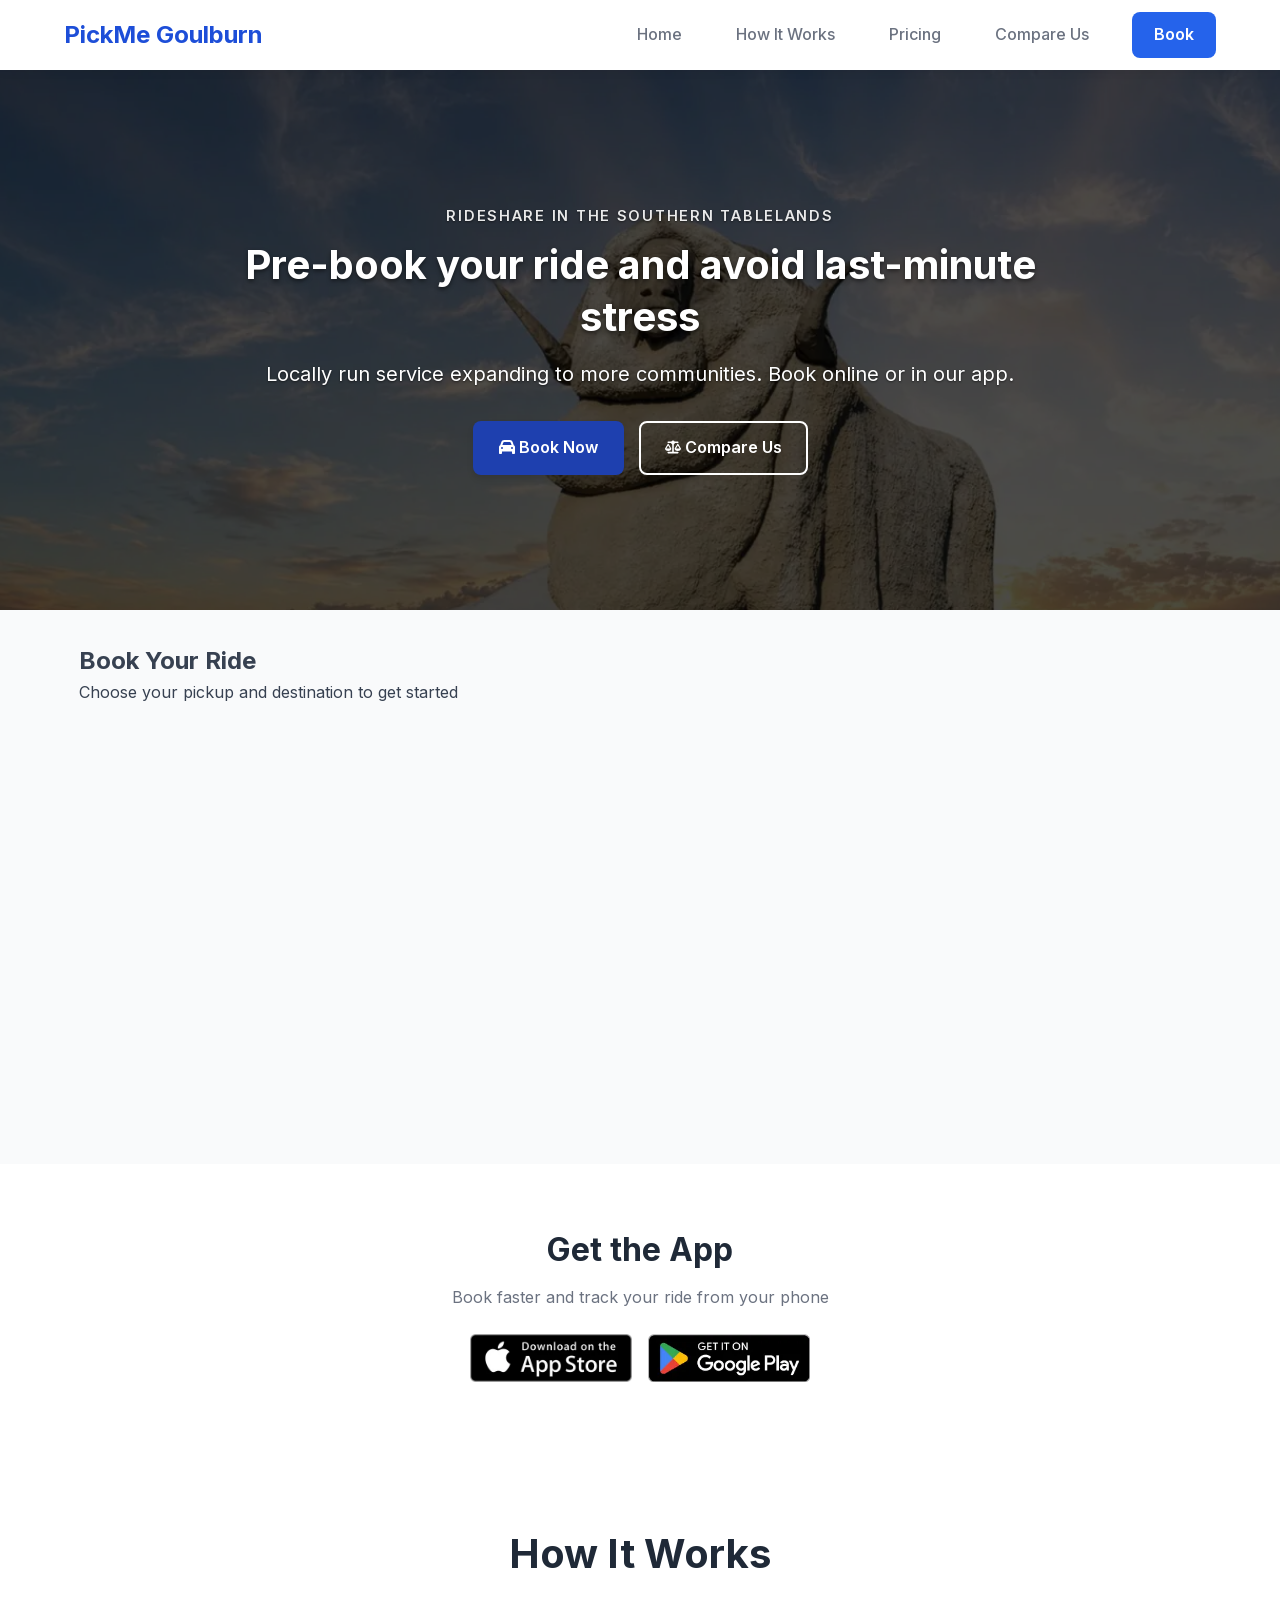
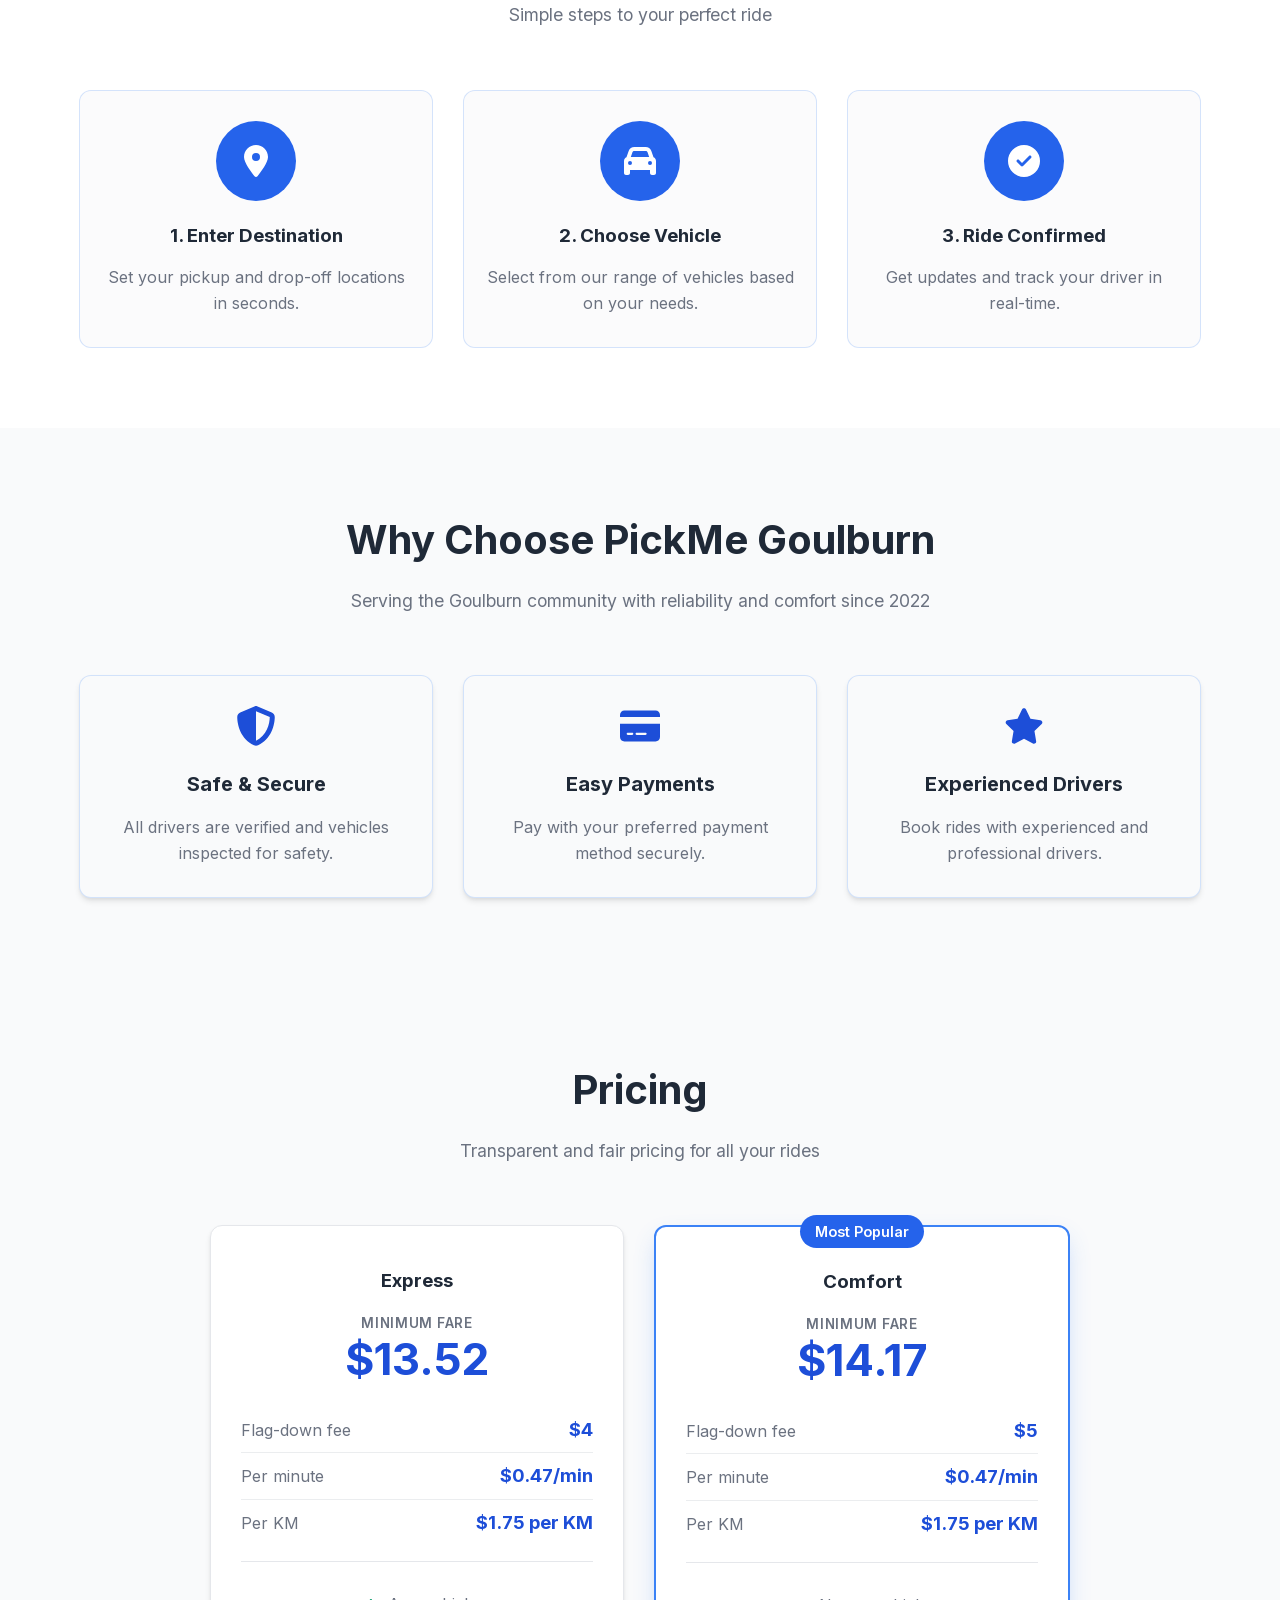
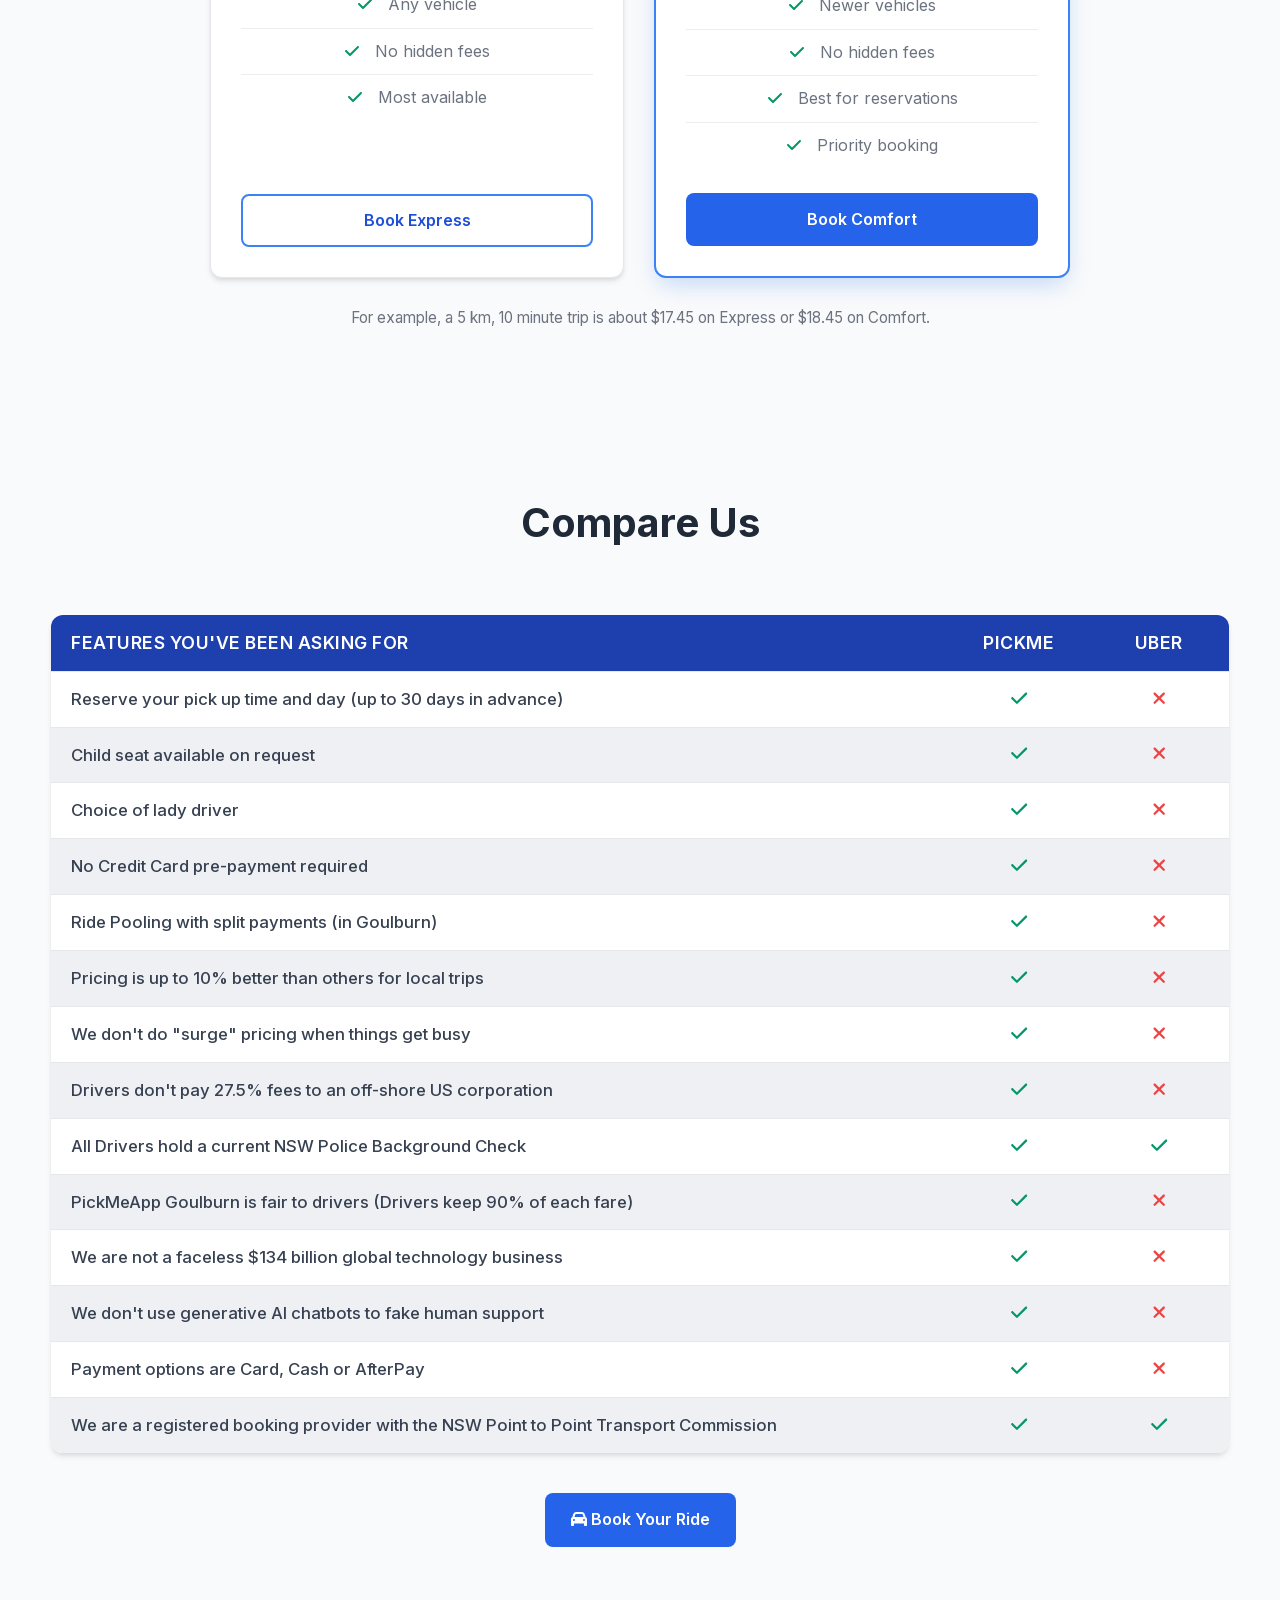
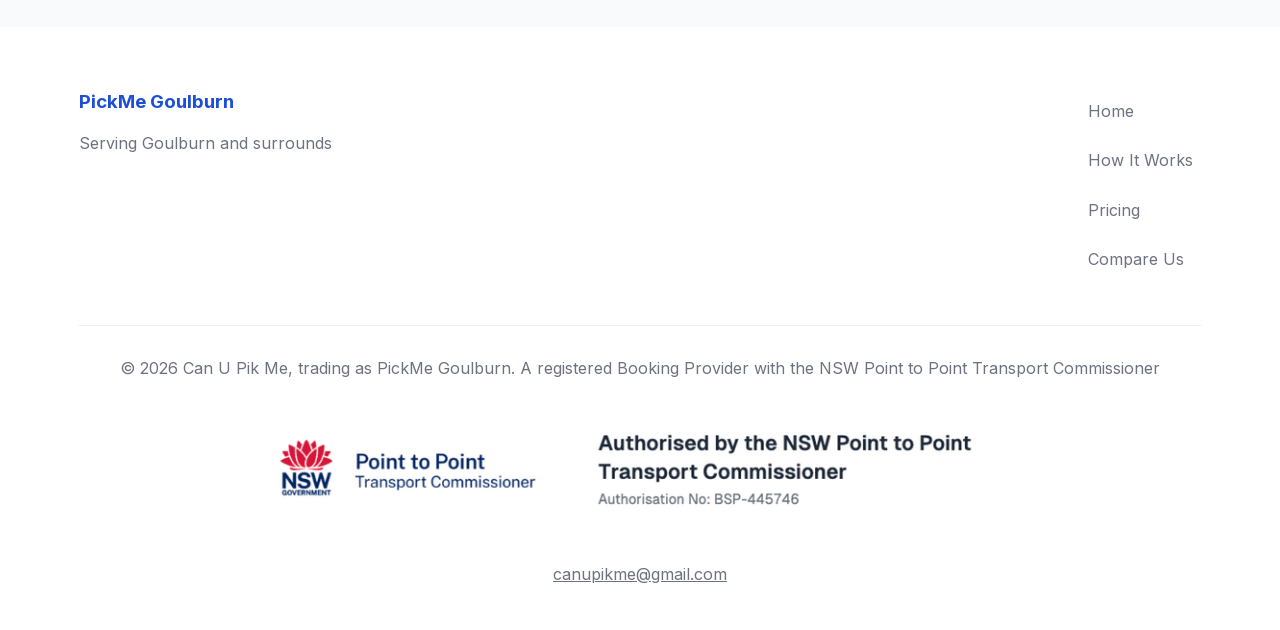
==== commit 70d51ade: "Final UI/UX review fixes and CSS cleanup - Add always-visible Book button to header (mobile and desk" ====
--- a/public/index.html
+++ b/public/index.html
@@ -119,9 +119,6 @@
             <div class="logo">
                 <a class="logo-text" href="#home">PickMe Goulburn</a>
             </div>
-            <button class="menu-toggle" type="button" aria-label="Open menu" aria-expanded="false" aria-controls="primary-nav">
-                <svg class="icon" aria-hidden="true"><use href="#i-bars"/></svg>
-            </button>
             <nav class="nav" id="primary-nav" aria-label="Main">
                 <ul>
                     <li><a href="#home">Home</a></li>
@@ -130,6 +127,12 @@
                     <li><a href="#compare-us">Compare Us</a></li>
                 </ul>
             </nav>
+            <div class="header-actions">
+                <a class="btn btn-primary header-book" href="#booking-widget">Book</a>
+                <button class="menu-toggle" type="button" aria-label="Open menu" aria-expanded="false" aria-controls="primary-nav">
+                    <svg class="icon" aria-hidden="true"><use href="#i-bars"/></svg>
+                </button>
+            </div>
         </div>
     </header>
 
@@ -139,6 +142,7 @@
         <div class="hero-overlay"></div>
         <div class="hero-content">
             <div class="hero-text">
+                <p class="hero-kicker">Rideshare in the Southern Tablelands</p>
                 <h1>Pre-book your ride and avoid last-minute stress</h1>
                 <p>Locally run service expanding to more communities. Book online or in our app.</p>
                 <div class="cta-buttons">
@@ -281,6 +285,7 @@
                     <a class="btn btn-primary" href="#booking-widget">Book Comfort</a>
                 </div>
             </div>
+            <p class="pricing-example">For example, a 5&nbsp;km, 10&nbsp;minute trip is about $17.45 on Express or $18.45 on Comfort.</p>
         </div>
     </section>
 
--- a/public/styles.css
+++ b/public/styles.css
@@ -1,4 +1,5 @@
 /* Inter (variable, latin) - self-hosted. SIL Open Font License 1.1 */
+
 @font-face {
     font-family: 'Inter';
     font-style: normal;
@@ -9,6 +10,7 @@
 }
 
 /* Metric-matched fallback so text doesn't jump when Inter loads */
+
 @font-face {
     font-family: 'Inter Fallback';
     src: local('Arial');
@@ -19,6 +21,7 @@
 }
 
 /* Base Styles */
+
 :root {
     --primary-blue: #3b82f6;
     --dark-blue: #1e40af;
@@ -42,6 +45,7 @@
     --darker-grey: #0f172a;
     --white: #ffffff;
     --black: #000000;
+    --shadow-lg: 0 10px 15px -3px rgba(0, 0, 0, 0.1), 0 4px 6px -2px rgba(0, 0, 0, 0.05);
     --shadow: 0 4px 6px -1px rgba(0, 0, 0, 0.1), 0 2px 4px -1px rgba(0, 0, 0, 0.06);
     --transition: all 0.3s ease;
 }
@@ -74,7 +78,7 @@
     text-align: center;
     cursor: pointer;
     transition: var(--transition);
-    border: none;
+    border: 2px solid transparent;
     font-size: 1rem;
 }
 
@@ -103,6 +107,7 @@
 }
 
 /* Header */
+
 .header {
     background-color: rgba(255, 255, 255, 0.95);
     box-shadow: 0 2px 10px rgba(0, 0, 0, 0.05);
@@ -117,7 +122,7 @@
     display: flex;
     justify-content: space-between;
     align-items: center;
-    padding: 20px 0;
+    padding: 12px 0;
 }
 
 .logo-text {
@@ -125,6 +130,28 @@
     font-weight: 700;
     font-size: 1.5rem;
     text-decoration: none;
+    display: inline-block;
+    /* enlarge tap target without changing header height */
+    padding: 8px 0;
+    margin: -8px 0;
+}
+
+.nav {
+    margin-left: auto;
+    margin-right: 16px;
+}
+
+.header-actions {
+    display: flex;
+    align-items: center;
+    gap: 8px;
+}
+
+.header-book {
+    padding: 8px 20px;
+    min-height: 44px;
+    display: inline-flex;
+    align-items: center;
 }
 
 .nav ul {
@@ -169,21 +196,20 @@
     transition: var(--transition);
 }
 
-.menu-toggle:hover,
-.menu-toggle:focus-visible {
+.menu-toggle:hover, .menu-toggle:focus-visible {
     background-color: rgba(59, 130, 246, 0.1);
 }
 
-.menu-toggle:focus-visible,
-.nav ul li a:focus-visible {
+.menu-toggle:focus-visible, .nav ul li a:focus-visible {
     outline: 2px solid var(--primary-blue);
     outline-offset: 2px;
 }
 
 /* Hero Section */
+
 .hero {
     position: relative;
-    min-height: 80vh;
+    min-height: 60vh;
     display: flex;
     align-items: center;
     justify-content: center;
@@ -241,6 +267,15 @@
     text-shadow: 0 1px 2px rgba(0, 0, 0, 0.5);
 }
 
+.hero-text .hero-kicker {
+    font-size: 0.9rem;
+    font-weight: 600;
+    text-transform: uppercase;
+    letter-spacing: 0.12em;
+    color: rgba(255, 255, 255, 0.9);
+    margin-bottom: 0.75rem;
+}
+
 .cta-buttons {
     display: flex;
     justify-content: center;
@@ -272,6 +307,7 @@
 }
 
 /* How It Works */
+
 .how-it-works {
     padding: 80px 0;
     background-color: var(--white);
@@ -341,17 +377,10 @@
 }
 
 /* Features */
+
 .features {
     padding: 80px 0;
     background-color: var(--grey-50);
-}
-
-.section-header h2 {
-    color: var(--grey-900);
-}
-
-.section-header p {
-    color: var(--grey-600);
 }
 
 .feature-grid {
@@ -360,38 +389,8 @@
     gap: 30px;
 }
 
-.feature-card {
-    background-color: rgba(249, 250, 251, 0.7);
-    padding: 30px;
-    border-radius: 12px;
-    text-align: center;
-    box-shadow: var(--shadow);
-    transition: var(--transition);
-    backdrop-filter: blur(10px);
-    border: 1px solid rgba(59, 130, 246, 0.2);
-}
-
-.feature-card:hover {
-    transform: translateY(-5px);
-    background-color: rgba(249, 250, 251, 0.9);
-}
-
-.feature-card .icon {
-    font-size: 3rem;
-    color: var(--blue-text);
-    margin-bottom: 20px;
-}
-
-.feature-card h3 {
-    color: var(--grey-900);
-    margin-bottom: 15px;
-}
-
-.feature-card p {
-    color: var(--grey-600);
-}
-
 /* Pricing */
+
 .pricing {
     padding: 80px 0;
     background-color: var(--grey-50);
@@ -466,23 +465,18 @@
     margin-top: auto;
 }
 
+.pricing-example {
+    text-align: center;
+    margin-top: 28px;
+    font-size: 0.95rem;
+    color: var(--grey-600);
+}
+
 .pricing-card h3 {
     color: var(--grey-900);
     margin-bottom: 20px;
 }
 
-.price {
-    font-size: 2.5rem;
-    font-weight: 700;
-    color: var(--blue-text);
-    margin-bottom: 25px;
-}
-
-.price span {
-    font-size: 1rem;
-    color: var(--grey-600);
-}
-
 .pricing-card ul {
     list-style: none;
     margin-bottom: 24px;
@@ -503,85 +497,8 @@
     margin-right: 10px;
 }
 
-/* Contact */
-.contact {
-    padding: 80px 0;
-    background-color: var(--grey-50);
-}
-
-.contact-content {
-    display: flex;
-    gap: 50px;
-    flex-wrap: wrap;
-}
-
-.contact-info {
-    flex: 1;
-    min-width: 300px;
-}
-
-.contact-info h2 {
-    color: var(--grey-900);
-    margin-bottom: 15px;
-}
-
-.contact-info p {
-    color: var(--grey-600);
-    margin-bottom: 30px;
-}
-
-.contact-details {
-    display: flex;
-    flex-direction: column;
-    gap: 20px;
-}
-
-.contact-item {
-    display: flex;
-    align-items: center;
-    gap: 15px;
-}
-
-.contact-item .icon {
-    color: var(--blue-text);
-    font-size: 1.2rem;
-}
-
-.contact-form {
-    flex: 1;
-    min-width: 300px;
-}
-
-.form-group {
-    margin-bottom: 20px;
-}
-
-.form-group input,
-.form-group textarea {
-    width: 100%;
-    padding: 15px;
-    border: 1px solid rgba(156, 163, 175, 0.3);
-    border-radius: 8px;
-    font-family: 'Inter', -apple-system, BlinkMacSystemFont, 'Segoe UI', Roboto, Oxygen, Ubuntu, Cantarell, 'Open Sans', 'Helvetica Neue', sans-serif;
-    font-size: 1rem;
-    transition: var(--transition);
-    background-color: rgba(249, 250, 251, 0.7);
-    color: var(--grey-900);
-}
-
-.form-group input:focus,
-.form-group textarea:focus {
-    outline: none;
-    border-color: var(--blue-text);
-    box-shadow: 0 0 0 3px rgba(59, 130, 246, 0.2);
-}
-
-.form-group input::placeholder,
-.form-group textarea::placeholder {
-    color: var(--grey-600);
-}
-
 /* Footer */
+
 .footer {
     background-color: var(--white);
     color: var(--grey-900);
@@ -609,11 +526,9 @@
     list-style: none;
 }
 
-.footer-links ul li {
-    margin-bottom: 12px;
-}
-
 .footer-links ul li a {
+    display: inline-block;
+    padding: 12px 8px;
     color: var(--grey-600);
     text-decoration: none;
     transition: var(--transition);
@@ -622,29 +537,6 @@
 .footer-links ul li a:hover {
     color: var(--blue-text);
     padding-left: 5px;
-}
-
-.social-links {
-    display: flex;
-    gap: 15px;
-}
-
-.social-links a {
-    display: flex;
-    align-items: center;
-    justify-content: center;
-    width: 40px;
-    height: 40px;
-    border-radius: 50%;
-    background-color: rgba(249, 250, 251, 0.7);
-    color: var(--grey-900);
-    transition: var(--transition);
-}
-
-.social-links a:hover {
-    background-color: var(--blue-strong);
-    color: white;
-    transform: translateY(-3px);
 }
 
 .footer-bottom {
@@ -655,23 +547,20 @@
 }
 
 /* Responsive Design */
+
 @media (max-width: 992px) {
     .hero-text h1 {
         font-size: 2.5rem;
     }
-    
+
     .steps {
         justify-content: center;
     }
-    
+
     .pricing-cards {
         justify-content: center;
     }
-    
-    .contact-content {
-        flex-direction: column;
-    }
-    
+
     .header .container {
         flex-wrap: wrap;
         padding: 10px 0;
@@ -683,8 +572,19 @@
 
     .nav {
         display: none;
+        order: 3;
         width: 100%;
+        margin: 0;
         padding-top: 8px;
+    }
+
+    .header-actions {
+        margin-left: auto;
+    }
+
+    .header.menu-open {
+        background-color: var(--white);
+        backdrop-filter: none;
     }
 
     .header.menu-open .nav {
@@ -708,180 +608,80 @@
     }
 
     /* background-attachment: fixed is unsupported on iOS/most mobile browsers */
+
     .hero {
         background-attachment: scroll;
     }
 }
 
 @media (max-width: 768px) {
-    
     .hero-text h1 {
         font-size: 2rem;
     }
-    
+
     .hero-text p {
         font-size: 1rem;
     }
-    
+
     .cta-buttons {
         flex-direction: column;
         align-items: center;
     }
-    
+
     .btn {
         width: 100%;
         max-width: 300px;
     }
-    
+
+    .header .header-book {
+        width: auto;
+        max-width: none;
+    }
+
+    .hero-text .hero-kicker {
+        font-size: 0.78rem;
+        letter-spacing: 0.08em;
+    }
+
+    .hero {
+        min-height: 55vh;
+    }
+
     .section-header h2 {
         font-size: 2rem;
     }
-    
+
     .steps {
         flex-direction: column;
         align-items: center;
     }
-    
+
     .pricing-cards {
         flex-direction: column;
         align-items: center;
     }
-    
+
     .footer-content {
         flex-direction: column;
         text-align: center;
     }
-    
-    .social-links {
-        justify-content: center;
-    }
 }
 
 @media (max-width: 576px) {
     .hero-text h1 {
         font-size: 1.8rem;
     }
-    
+
     .container {
         width: 95%;
     }
 }
 
 /* Compare Us Section */
+
 .compare-us {
     padding: 80px 0;
     background-color: var(--grey-50);
-}
-
-.comparison-grid {
-    display: flex;
-    justify-content: space-between;
-    flex-wrap: wrap;
-    gap: 30px;
-}
-
-.comparison-card {
-    flex: 1;
-    min-width: 300px;
-    background-color: var(--white);
-    padding: 30px;
-    border-radius: 12px;
-    box-shadow: var(--shadow);
-    text-align: center;
-}
-
-.comparison-card h3 {
-    margin-bottom: 20px;
-    font-size: 1.5rem;
-}
-
-.comparison-card ul {
-    list-style: none;
-    margin-bottom: 20px;
-}
-
-.comparison-card li {
-    padding: 8px 0;
-    border-bottom: 1px solid rgba(156, 163, 175, 0.2);
-}
-
-.comparison-card li:last-child {
-    border-bottom: none;
-}
-
-.comparison-card h3 .icon {
-    margin-right: 10px;
-}
-
-.comparison-card .icon-check {
-    color: var(--green-icon);
-}
-
-/* Comparison Table */
-.comparison-table {
-    padding: 80px 0;
-    background-color: var(--grey-50);
-}
-
-.table-container {
-    overflow-x: auto;
-    border-radius: 12px;
-    box-shadow: var(--shadow);
-}
-
-table {
-    width: 100%;
-    border-collapse: collapse;
-    background-color: var(--white);
-}
-
-thead {
-    background-color: var(--blue-strong);
-    color: var(--white);
-}
-
-th, td {
-    padding: 20px;
-    text-align: left;
-    border-bottom: 1px solid rgba(156, 163, 175, 0.2);
-}
-
-th {
-    font-weight: 600;
-    text-transform: uppercase;
-    letter-spacing: 0.5px;
-}
-
-tr:nth-child(even) {
-    background-color: rgba(249, 250, 251, 0.5);
-}
-
-tr:hover {
-    background-color: rgba(59, 130, 246, 0.1);
-}
-
-td:first-child {
-    font-weight: 500;
-}
-
-.icon-check {
-    color: var(--green-icon);
-}
-
-.icon-cross {
-    color: #ef4444;
-}
-
-.why-choose-us {
-    padding: 80px 0;
-    background-color: var(--white);
-}
-
-.features-grid {
-    display: grid;
-    grid-template-columns: repeat(auto-fit, minmax(250px, 1fr));
-    gap: 30px;
-    margin-top: 40px;
 }
 
 .feature-card {
@@ -889,6 +689,9 @@
     padding: 30px;
     border-radius: 12px;
     background-color: var(--grey-50);
+    box-shadow: var(--shadow);
+    border: 1px solid rgba(59, 130, 246, 0.2);
+    backdrop-filter: blur(10px);
     transition: transform 0.3s ease, box-shadow 0.3s ease;
 }
 
@@ -906,59 +709,99 @@
 .feature-card h3 {
     margin-bottom: 15px;
     font-size: 1.25rem;
+    color: var(--grey-900);
 }
 
 .feature-card p {
     color: var(--grey-600);
 }
+
 /* Smooth anchor scrolling (fixed header offset) */
+
 html { scroll-behavior: smooth; scroll-padding-top: 80px; }
-@media (prefers-reduced-motion: reduce) { html { scroll-behavior: auto; } }
+
+@media (prefers-reduced-motion: reduce) {
+    html { scroll-behavior: auto; }
+}
+
 .compare-cta { text-align: center; margin-top: 40px; }
-.comparison-card .icon-cross { color: #ef4444; }
+
 a.btn { display: inline-block; text-decoration: none; }
 
 /* Compare Us: full-width table */
+
 .compare-wide { width: 100%; padding: 0 clamp(16px, 4vw, 64px); }
+
 .compare-table-wrap { width: 100%; overflow-x: auto; background: var(--white); border-radius: 12px; box-shadow: var(--shadow); }
+
 .compare-table { width: 100%; border-collapse: collapse; font-size: 1.05rem; }
+
 .compare-table th, .compare-table td { padding: 14px 20px; text-align: left; border-bottom: 1px solid var(--grey-300); }
+
 .compare-table thead th { background: var(--dark-blue); color: var(--white); font-size: 1.1rem; }
-.compare-table thead th:not(:first-child), .compare-table td.yes, .compare-table td.no, .compare-table td.na { text-align: center; width: 140px; }
-.compare-table tr.group th { background: var(--grey-200); color: var(--dark-blue); font-size: .85rem; text-transform: uppercase; letter-spacing: .05em; }
-.compare-table td.yes { color: var(--green-icon); } .compare-table td.no { color: #ef4444; } .compare-table td.na { color: var(--grey-500); }
+
+.compare-table thead th:not(:first-child), .compare-table td.yes, .compare-table td.no { text-align: center; width: 140px; }
+
+.compare-table td.yes { color: var(--green-icon); }
+
+.compare-table td.no { color: #ef4444; }
+
 .compare-table td .icon { font-size: 1.3rem; }
-@media (max-width: 600px) { .compare-table th, .compare-table td { padding: 10px 10px; font-size: .95rem; } .compare-table thead th:not(:first-child), .compare-table td.yes, .compare-table td.no, .compare-table td.na { width: 70px; } }
+
+@media (max-width: 600px) {
+    .compare-table th, .compare-table td { padding: 10px 10px; font-size: .95rem; }
+
+    .compare-table thead th:not(:first-child), .compare-table td.yes, .compare-table td.no { width: 70px; }
+}
 
 /* Compare table: match canupikme.com.au/compare (flat list, thin icons) */
+
 .compare-table tr:last-child td { border-bottom: none; }
+
 .compare-table tbody tr:nth-child(even) { background: #eef0f3; }
+
 .compare-table tbody tr:hover { background: #e5e8ec; }
+
 .compare-table td .icon { font-size: 1.15rem; }
 
 /* Pricing: rate list */
+
 .pricing-card ul.rates { margin: 0 0 20px; padding: 0 0 16px; border-bottom: 1px solid var(--grey-300); }
+
 .pricing-card ul.rates li { display: flex; justify-content: space-between; align-items: baseline; gap: 16px; padding: 8px 0; text-align: left; }
+
 .pricing-card ul.rates li span { color: var(--grey-600); }
+
 .pricing-card ul.rates li strong { font-size: 1.15rem; color: var(--blue-text); white-space: nowrap; }
 
 /* Get the app */
+
 .get-app { padding: 60px 0; text-align: center; background-color: var(--white); }
+
 .get-app h2 { font-size: 2rem; margin-bottom: 10px; color: var(--grey-900); }
+
 .get-app p { color: var(--grey-600); margin-bottom: 24px; }
+
 .store-badges { display: flex; justify-content: center; align-items: center; gap: 16px; flex-wrap: wrap; margin-top: 24px; }
+
 .store-badges img { height: 48px; width: auto; display: block; }
+
 .store-badges a { transition: transform 0.2s ease; }
+
 .store-badges a:hover { transform: translateY(-2px); }
-.contact-item a { color: inherit; text-decoration: underline; }
+
 .footer-bottom p { text-align: center; }
 
 /* Footer banner + email */
+
 .footer-banner { display: block; width: 100%; max-width: 828px; height: auto; margin: 20px auto 0; background: #fff; padding: 10px 16px; border-radius: 10px; box-sizing: border-box; }
+
 .footer-email { margin-top: 16px; }
-.footer-email a { color: inherit; text-decoration: underline; }
+
+.footer-email a { display: inline-block; padding: 12px 8px; color: inherit; text-decoration: underline; }
 
 /* Inline SVG icons (replaces Font Awesome webfont) */
+
 .icon {
     display: inline-block;
     width: 1em;
@@ -969,6 +812,7 @@
 }
 
 /* Accessibility */
+
 .skip-link {
     position: absolute;
     left: 16px;
@@ -986,10 +830,7 @@
     top: 0;
 }
 
-a:focus-visible,
-button:focus-visible,
-.btn:focus-visible,
-iframe:focus-visible {
+a:focus-visible, button:focus-visible, .btn:focus-visible, iframe:focus-visible {
     outline: 3px solid var(--blue-strong);
     outline-offset: 3px;
 }
@@ -1007,7 +848,14 @@
         animation-duration: 0.01ms !important;
         transition-duration: 0.01ms !important;
     }
+
     .hero {
         background-attachment: scroll;
     }
 }
+
+/* Compare table typography (formerly generic table rules) */
+.compare-table { background-color: var(--white); }
+.compare-table th { font-weight: 600; text-transform: uppercase; letter-spacing: 0.5px; }
+.compare-table td:first-child { font-weight: 500; }
+
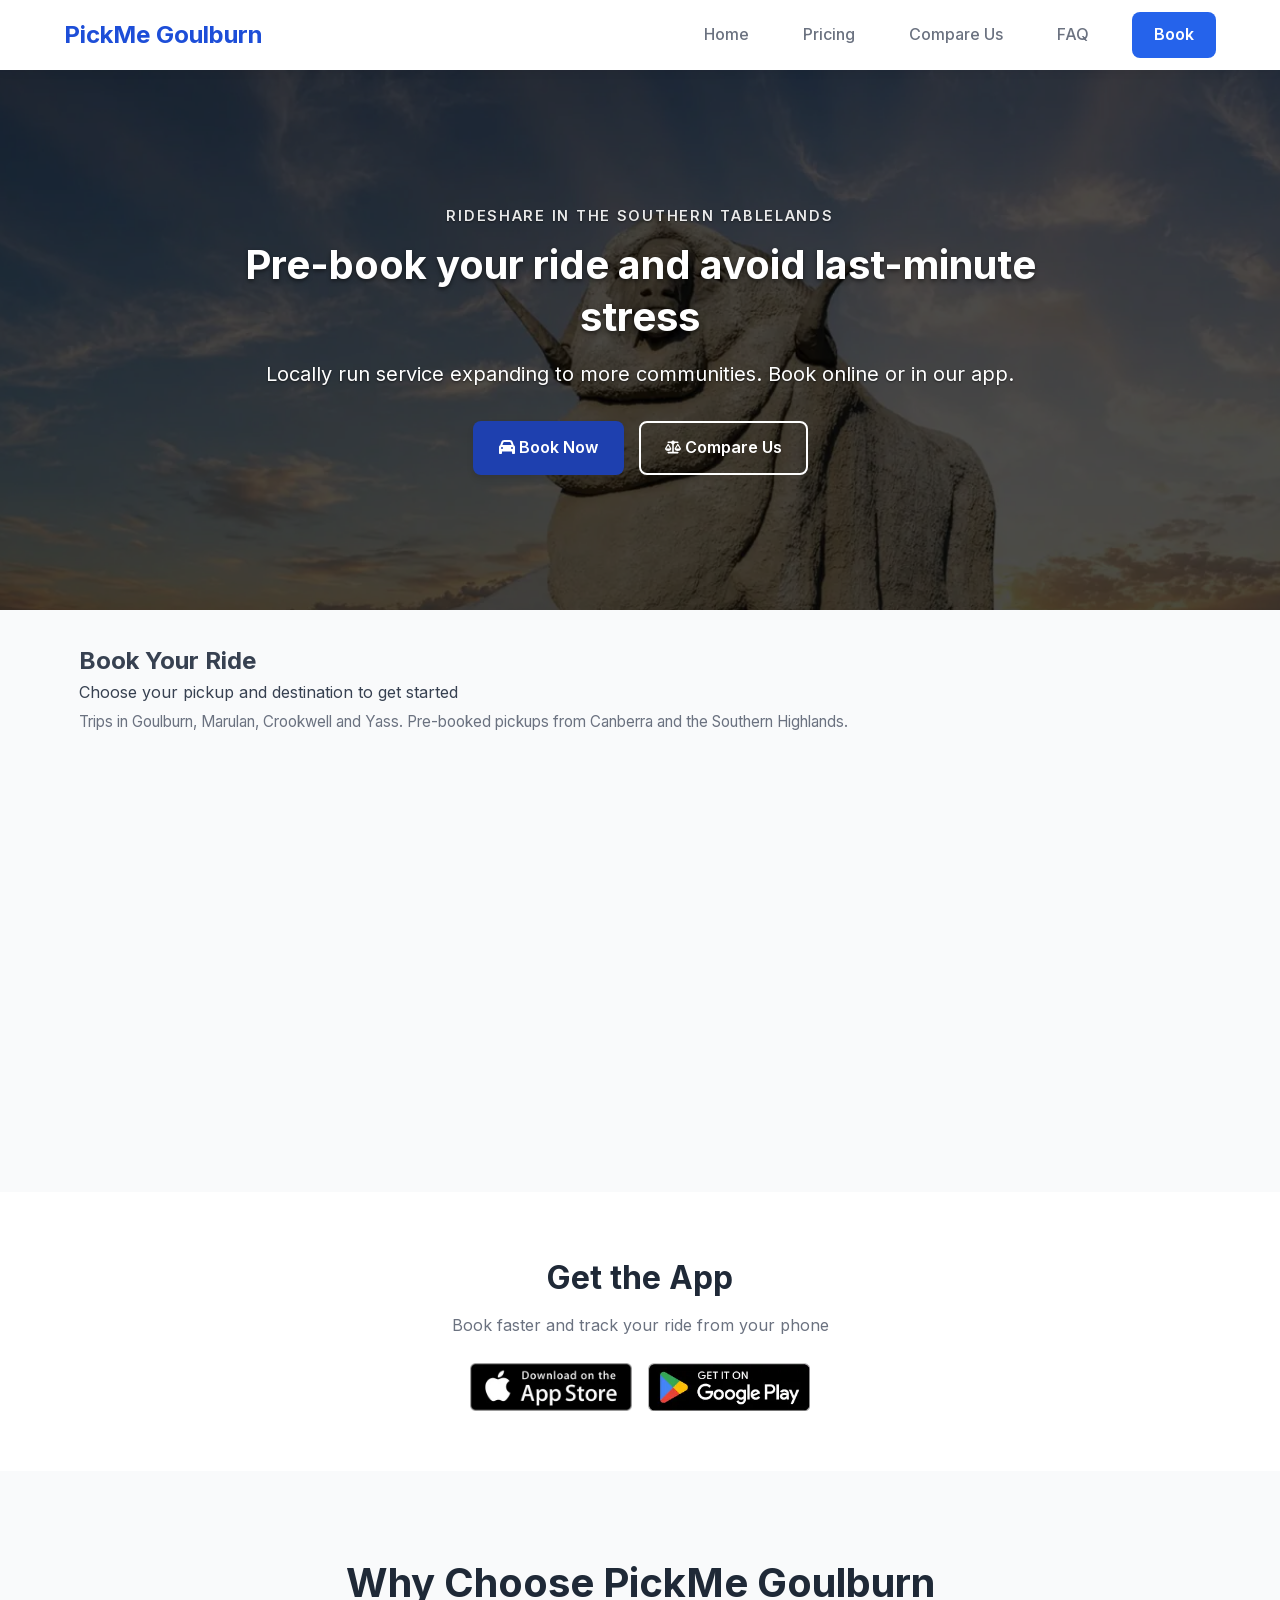
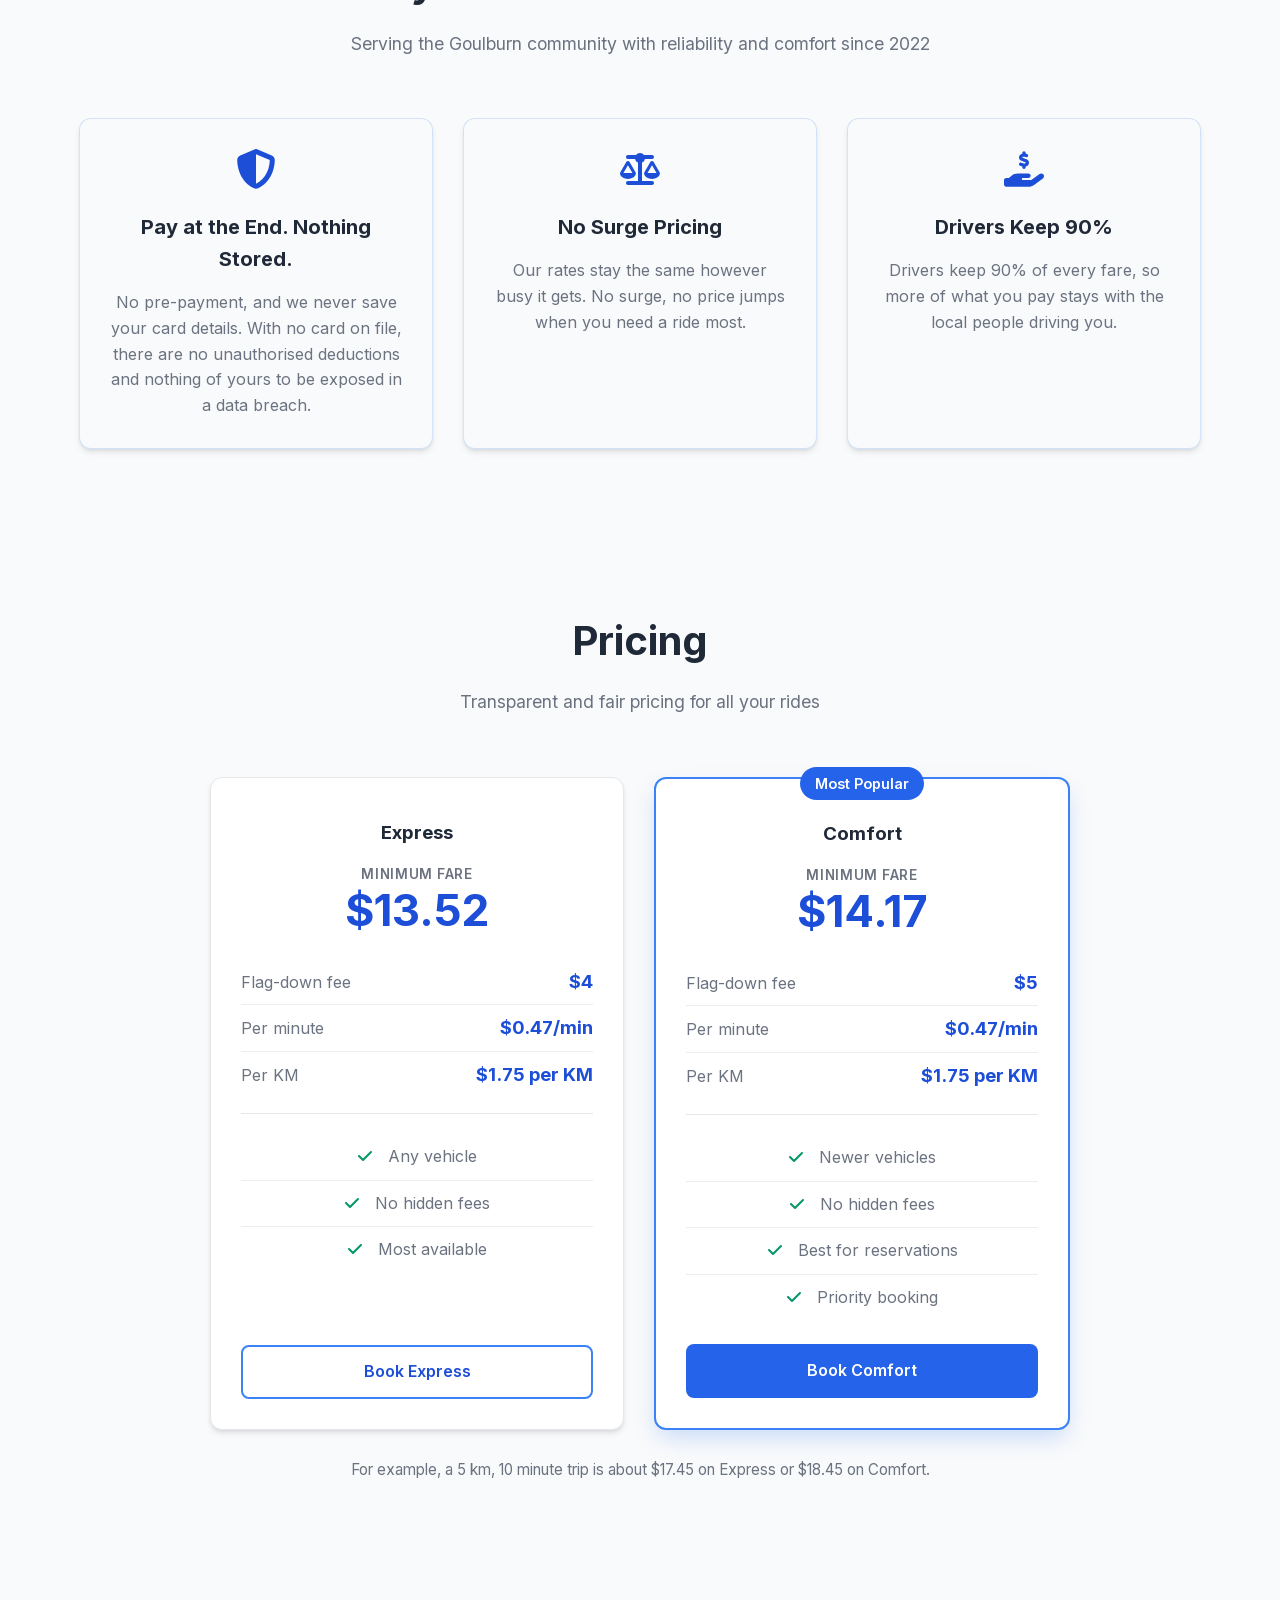
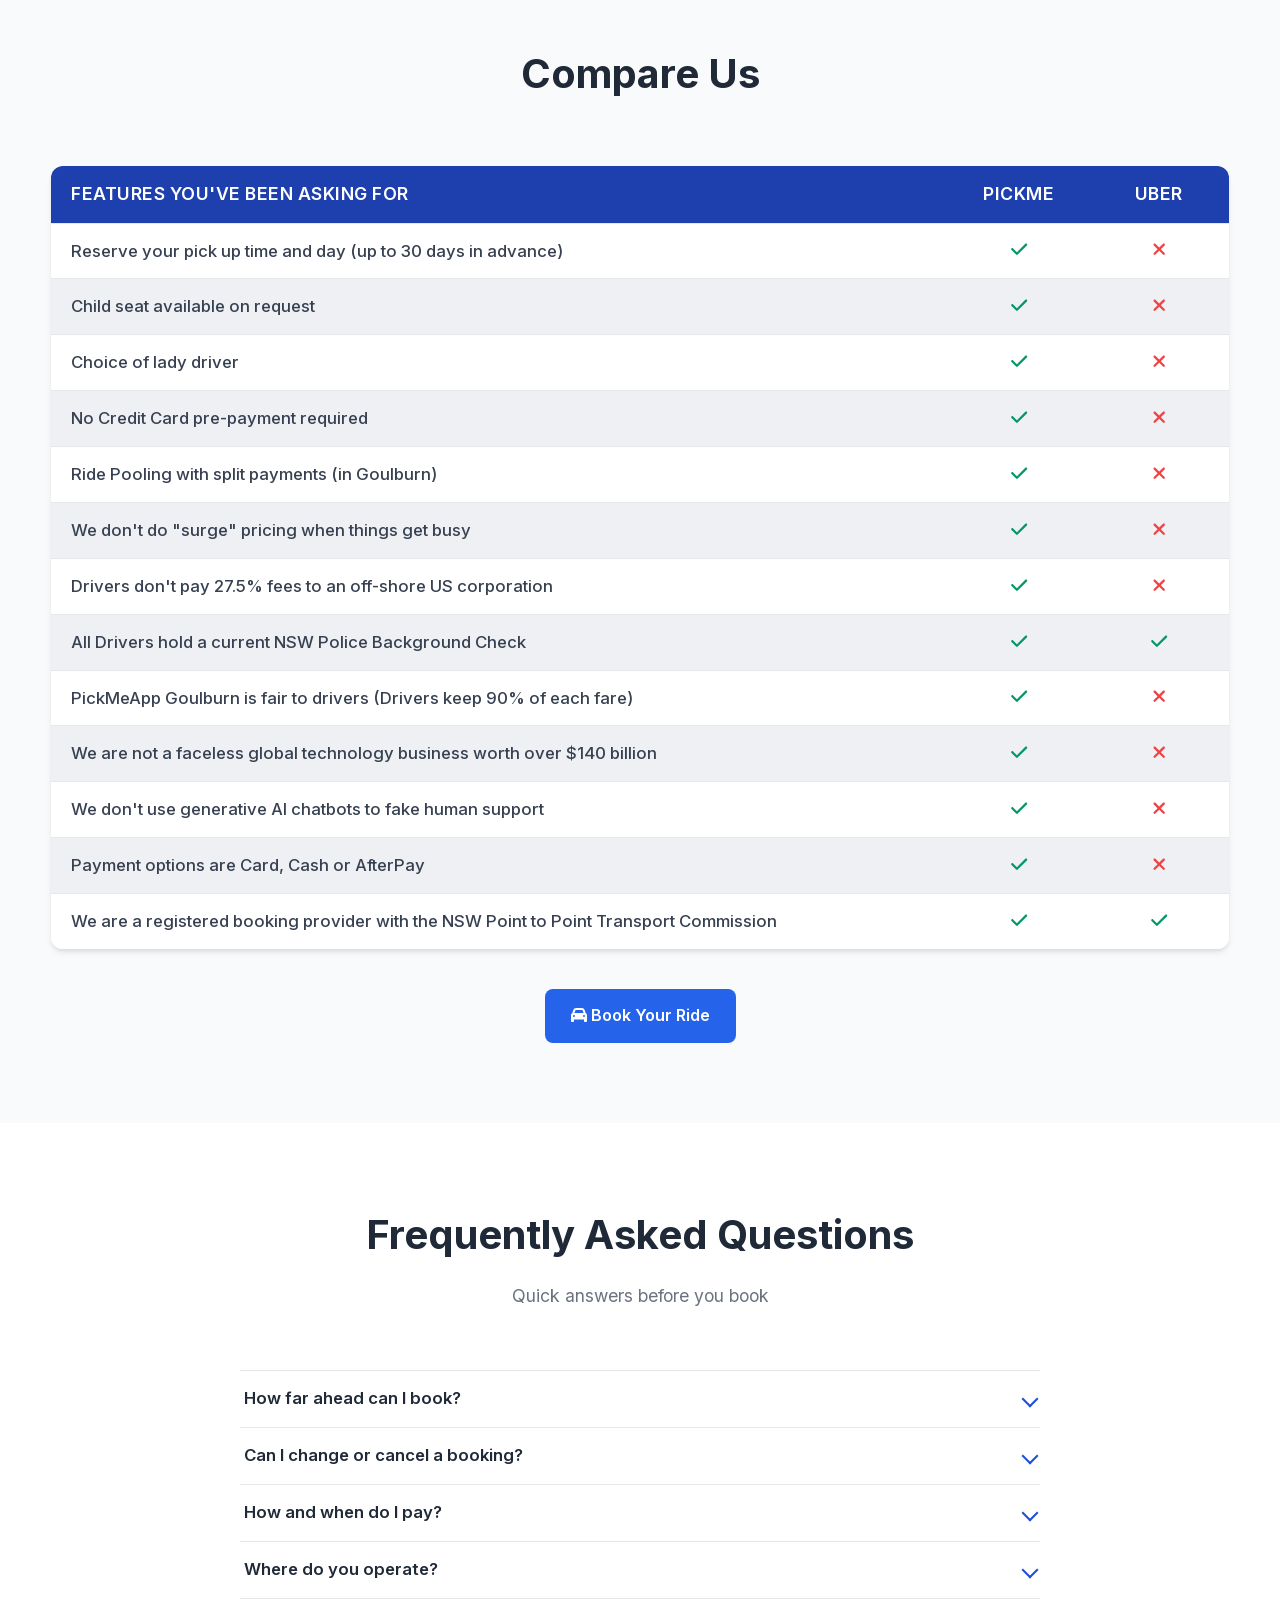
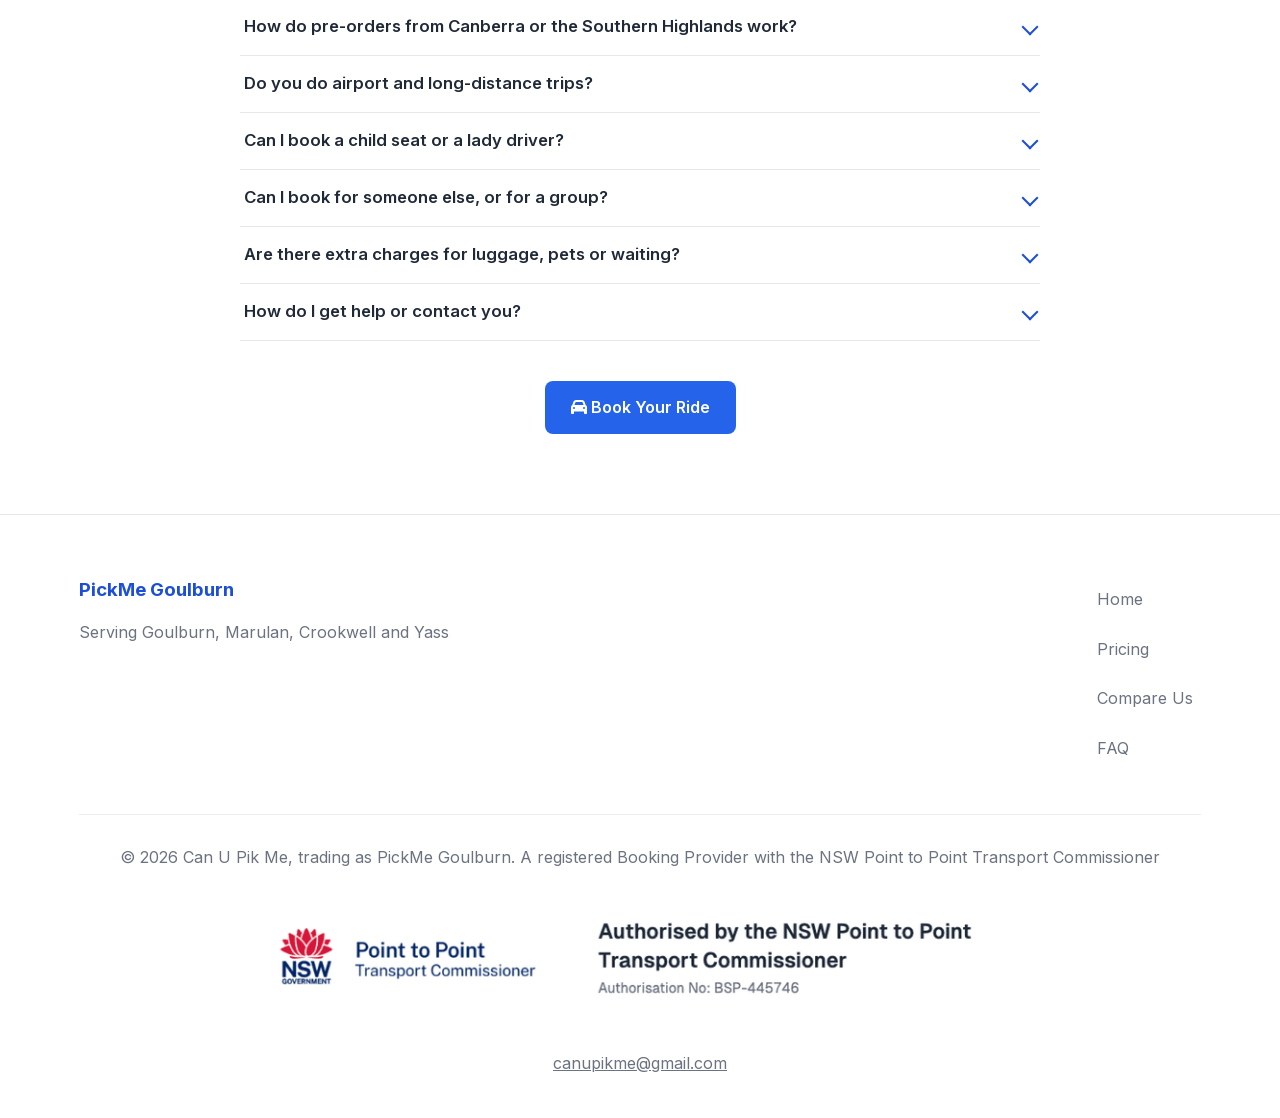
==== commit 55e9b36f: "Add FAQ, service area, new differentiator cards; remove How It Works - Add FAQ section (10 Qs, nativ" ====
--- a/public/index.html
+++ b/public/index.html
@@ -4,7 +4,7 @@
     <meta charset="UTF-8">
     <meta name="viewport" content="width=device-width, initial-scale=1.0">
     <title>Pre-book Rideshare in Goulburn | PickMe Goulburn</title>
-    <meta name="description" content="Pre-book rideshare trips in Goulburn, Marulan, Crookwell and surrounds any time. Locally run, no surge pricing, no hidden fees. Book online or in the app.">
+    <meta name="description" content="Pre-book rideshare trips in Goulburn, Marulan, Crookwell, Yass and surrounds any time. Locally run, no surge pricing, no hidden fees. Book online or in the app.">
     <link rel="canonical" href="https://pickmeapp.au/">
     <meta name="theme-color" content="#1e40af">
     <link rel="icon" href="/images/favicon.svg" type="image/svg+xml">
@@ -14,7 +14,7 @@
     <meta property="og:site_name" content="PickMe Goulburn">
     <meta property="og:locale" content="en_AU">
     <meta property="og:title" content="Pre-book Rideshare in Goulburn | PickMe Goulburn">
-    <meta property="og:description" content="Pre-book rideshare trips in Goulburn, Marulan, Crookwell and surrounds any time. Locally run, no surge pricing, no hidden fees. Book online or in the app.">
+    <meta property="og:description" content="Pre-book rideshare trips in Goulburn, Marulan, Crookwell, Yass and surrounds any time. Locally run, no surge pricing, no hidden fees. Book online or in the app.">
     <meta property="og:url" content="https://pickmeapp.au/">
     <meta property="og:image" content="https://pickmeapp.au/images/share-car.jpg">
     <meta property="og:image:width" content="1200">
@@ -22,7 +22,7 @@
     <meta property="og:image:alt" content="Three modern cars, ready to be booked with PickMe Goulburn">
     <meta name="twitter:card" content="summary_large_image">
     <meta name="twitter:title" content="Pre-book Rideshare in Goulburn | PickMe Goulburn">
-    <meta name="twitter:description" content="Pre-book rideshare trips in Goulburn, Marulan, Crookwell and surrounds any time. Locally run, no surge pricing, no hidden fees. Book online or in the app.">
+    <meta name="twitter:description" content="Pre-book rideshare trips in Goulburn, Marulan, Crookwell, Yass and surrounds any time. Locally run, no surge pricing, no hidden fees. Book online or in the app.">
     <meta name="twitter:image" content="https://pickmeapp.au/images/share-car.jpg">
 
     <script type="application/ld+json">
@@ -37,7 +37,7 @@
       "url": "https://pickmeapp.au/",
       "logo": "https://pickmeapp.au/images/favicon.svg",
       "email": "canupikme@gmail.com",
-      "description": "A registered Booking Provider with the NSW Point to Point Transport Commissioner, offering pre-booked rideshare trips in Goulburn, Marulan, Crookwell and surrounds."
+      "description": "A registered Booking Provider with the NSW Point to Point Transport Commissioner, offering pre-booked rideshare trips in Goulburn, Marulan, Crookwell, Yass and surrounds."
     },
     {
       "@type": "WebSite",
@@ -80,6 +80,14 @@
             "@type": "AdministrativeArea",
             "name": "New South Wales, Australia"
           }
+        },
+        {
+          "@type": "City",
+          "name": "Yass",
+          "containedInPlace": {
+            "@type": "AdministrativeArea",
+            "name": "New South Wales, Australia"
+          }
         }
       ],
       "availableChannel": {
@@ -87,10 +95,96 @@
         "serviceUrl": "https://pickmeapp.au/#booking-widget",
         "availableLanguage": "en"
       }
+    },
+    {
+      "@type": "FAQPage",
+      "@id": "https://pickmeapp.au/#faq",
+      "mainEntity": [
+        {
+          "@type": "Question",
+          "name": "How far ahead can I book?",
+          "acceptedAnswer": {
+            "@type": "Answer",
+            "text": "You can book with as little as 20 minutes' notice, or up to 30 days in advance."
+          }
+        },
+        {
+          "@type": "Question",
+          "name": "Can I change or cancel a booking?",
+          "acceptedAnswer": {
+            "@type": "Answer",
+            "text": "Yes. We don't charge cancellation fees, but please cancel as early as you can so the driver can take another job: at least 1 hour before a local trip, or at least 1 day before a long-distance trip."
+          }
+        },
+        {
+          "@type": "Question",
+          "name": "How and when do I pay?",
+          "acceptedAnswer": {
+            "@type": "Answer",
+            "text": "You pay at the end of your trip, and no card pre-payment is needed to book. Every driver has a card/EFTPOS facility for tap and pay. We accept card, cash and AfterPay."
+          }
+        },
+        {
+          "@type": "Question",
+          "name": "Where do you operate?",
+          "acceptedAnswer": {
+            "@type": "Answer",
+            "text": "Instant trips are available across the Southern Tablelands, including Goulburn, Marulan, Crookwell and Yass. Pre-orders (reservations) can be picked up from Canberra Airport, Marulan, Yass, Crookwell, Mittagong, Moss Vale, Bowral and Sydney Airport."
+          }
+        },
+        {
+          "@type": "Question",
+          "name": "How do pre-orders from Canberra or the Southern Highlands work?",
+          "acceptedAnswer": {
+            "@type": "Answer",
+            "text": "Book ahead and we'll allocate a driver for your trip. For Canberra, we recommend booking about 2 days in advance so a driver can be allocated. The pricing structure is the same as local trips, with no minimum fare."
+          }
+        },
+        {
+          "@type": "Question",
+          "name": "Do you do airport and long-distance trips?",
+          "acceptedAnswer": {
+            "@type": "Answer",
+            "text": "Yes. Airport and long-distance trips are pre-ordered, and we recommend booking a week or more in advance."
+          }
+        },
+        {
+          "@type": "Question",
+          "name": "Can I book a child seat or a lady driver?",
+          "acceptedAnswer": {
+            "@type": "Answer",
+            "text": "Yes. For a child seat, add a note for the driver when you book. For a lady driver, choose the \"Lady Driver\" service from the list when booking."
+          }
+        },
+        {
+          "@type": "Question",
+          "name": "Can I book for someone else, or for a group?",
+          "acceptedAnswer": {
+            "@type": "Answer",
+            "text": "Yes, you can book for anyone. Please leave a note for the driver that the trip is for someone else. A booking can carry up to 4 passengers."
+          }
+        },
+        {
+          "@type": "Question",
+          "name": "Are there extra charges for luggage, pets or waiting?",
+          "acceptedAnswer": {
+            "@type": "Answer",
+            "text": "There is no charge for luggage. For pets, choose the pet service in the services list and the extra price is shown up front. For waiting, after 2 minutes the meter starts running at the per-minute rate shown in Pricing."
+          }
+        },
+        {
+          "@type": "Question",
+          "name": "How do I get help or contact you?",
+          "acceptedAnswer": {
+            "@type": "Answer",
+            "text": "Email us at canupikme@gmail.com. Email is our support channel at the moment."
+          }
+        }
+      ]
     }
   ]
 }
-    </script>
+</script>
     <link rel="preconnect" href="https://canupikme.ondelight.app">
     <link rel="preload" as="image" href="images/hero-800.webp" type="image/webp" media="(max-width: 600px)">
     <link rel="preload" as="image" href="images/hero-1280.webp" type="image/webp" media="(min-width: 601px) and (max-width: 1280px)">
@@ -104,12 +198,9 @@
         <symbol id="i-bars" viewBox="0 0 448 512"><path d="M0 96C0 78.3 14.3 64 32 64H416c17.7 0 32 14.3 32 32s-14.3 32-32 32H32C14.3 128 0 113.7 0 96zM0 256c0-17.7 14.3-32 32-32H416c17.7 0 32 14.3 32 32s-14.3 32-32 32H32c-17.7 0-32-14.3-32-32zM448 416c0 17.7-14.3 32-32 32H32c-17.7 0-32-14.3-32-32s14.3-32 32-32H416c17.7 0 32 14.3 32 32z"/></symbol>
         <symbol id="i-car" viewBox="0 0 512 512"><path d="M135.2 117.4L109.1 192H402.9l-26.1-74.6C372.3 104.6 360.2 96 346.6 96H165.4c-13.6 0-25.7 8.6-30.2 21.4zM39.6 196.8L74.8 96.3C88.3 57.8 124.6 32 165.4 32H346.6c40.8 0 77.1 25.8 90.6 64.3l35.2 100.5c23.2 9.6 39.6 32.5 39.6 59.2V400v48c0 17.7-14.3 32-32 32H448c-17.7 0-32-14.3-32-32V400H96v48c0 17.7-14.3 32-32 32H32c-17.7 0-32-14.3-32-32V400 256c0-26.7 16.4-49.6 39.6-59.2zM128 288a32 32 0 1 0 -64 0 32 32 0 1 0 64 0zm288 32a32 32 0 1 0 0-64 32 32 0 1 0 0 64z"/></symbol>
         <symbol id="i-check" viewBox="0 0 448 512"><path d="M438.6 105.4c12.5 12.5 12.5 32.8 0 45.3l-256 256c-12.5 12.5-32.8 12.5-45.3 0l-128-128c-12.5-12.5-12.5-32.8 0-45.3s32.8-12.5 45.3 0L160 338.7 393.4 105.4c12.5-12.5 32.8-12.5 45.3 0z"/></symbol>
-        <symbol id="i-circle-check" viewBox="0 0 512 512"><path d="M256 512A256 256 0 1 0 256 0a256 256 0 1 0 0 512zM369 209L241 337c-9.4 9.4-24.6 9.4-33.9 0l-64-64c-9.4-9.4-9.4-24.6 0-33.9s24.6-9.4 33.9 0l47 47L335 175c9.4-9.4 24.6-9.4 33.9 0s9.4 24.6 0 33.9z"/></symbol>
-        <symbol id="i-credit-card" viewBox="0 0 576 512"><path d="M64 32C28.7 32 0 60.7 0 96v32H576V96c0-35.3-28.7-64-64-64H64zM576 224H0V416c0 35.3 28.7 64 64 64H512c35.3 0 64-28.7 64-64V224zM112 352h64c8.8 0 16 7.2 16 16s-7.2 16-16 16H112c-8.8 0-16-7.2-16-16s7.2-16 16-16zm112 16c0-8.8 7.2-16 16-16H368c8.8 0 16 7.2 16 16s-7.2 16-16 16H240c-8.8 0-16-7.2-16-16z"/></symbol>
-        <symbol id="i-location-dot" viewBox="0 0 384 512"><path d="M215.7 499.2C267 435 384 279.4 384 192C384 86 298 0 192 0S0 86 0 192c0 87.4 117 243 168.3 307.2c12.3 15.3 35.1 15.3 47.4 0zM192 128a64 64 0 1 1 0 128 64 64 0 1 1 0-128z"/></symbol>
+        <symbol id="i-hand-holding-dollar" viewBox="0 0 576 512"><path d="M312 24V34.5c6.4 1.2 12.6 2.7 18.2 4.2c12.8 3.4 20.4 16.6 17 29.4s-16.6 20.4-29.4 17c-10.9-2.9-21.1-4.9-30.2-5c-7.3-.1-14.7 1.7-19.4 4.4c-2.1 1.3-3.1 2.4-3.5 3c-.3 .5-.7 1.2-.7 2.8c0 .3 0 .5 0 .6c.2 .2 .9 1.2 3.3 2.6c5.8 3.5 14.4 6.2 27.4 10.1l.9 .3 0 0c11.1 3.3 25.9 7.8 37.9 15.3c13.7 8.6 26.1 22.9 26.4 44.9c.3 22.5-11.4 38.9-26.7 48.5c-6.7 4.1-13.9 7-21.3 8.8V232c0 13.3-10.7 24-24 24s-24-10.7-24-24V220.6c-9.5-2.3-18.2-5.3-25.6-7.8c-2.1-.7-4.1-1.4-6-2c-12.6-4.2-19.4-17.8-15.2-30.4s17.8-19.4 30.4-15.2c2.6 .9 5 1.7 7.3 2.5c13.6 4.6 23.4 7.9 33.9 8.3c8 .3 15.1-1.6 19.2-4.1c1.9-1.2 2.8-2.2 3.2-2.9c.4-.6 .9-1.8 .8-4.1l0-.2c0-1 0-2.1-4-4.6c-5.7-3.6-14.3-6.4-27.1-10.3l-1.9-.6c-10.8-3.2-25-7.5-36.4-14.4c-13.5-8.1-26.5-22-26.6-44.1c-.1-22.9 12.9-38.6 27.7-47.4c6.4-3.8 13.3-6.4 20.2-8.2V24c0-13.3 10.7-24 24-24s24 10.7 24 24zM568.2 336.3c13.1 17.8 9.3 42.8-8.5 55.9L433.1 485.5c-23.4 17.2-51.6 26.5-80.7 26.5H192 32c-17.7 0-32-14.3-32-32V416c0-17.7 14.3-32 32-32H68.8l44.9-36c22.7-18.2 50.9-28 80-28H272h16 64c17.7 0 32 14.3 32 32s-14.3 32-32 32H288 272c-8.8 0-16 7.2-16 16s7.2 16 16 16H392.6l119.7-88.2c17.8-13.1 42.8-9.3 55.9 8.5zM193.6 384l0 0-.9 0c.3 0 .6 0 .9 0z"/></symbol>
         <symbol id="i-scale-balanced" viewBox="0 0 640 512"><path d="M384 32H512c17.7 0 32 14.3 32 32s-14.3 32-32 32H398.4c-5.2 25.8-22.9 47.1-46.4 57.3V448H512c17.7 0 32 14.3 32 32s-14.3 32-32 32H320 128c-17.7 0-32-14.3-32-32s14.3-32 32-32H288V153.3c-23.5-10.3-41.2-31.6-46.4-57.3H128c-17.7 0-32-14.3-32-32s14.3-32 32-32H256c14.6-19.4 37.8-32 64-32s49.4 12.6 64 32zm55.6 288H584.4L512 195.8 439.6 320zM512 416c-62.9 0-115.2-34-126-78.9c-2.6-11 1-22.3 6.7-32.1l95.2-163.2c5-8.6 14.2-13.8 24.1-13.8s19.1 5.3 24.1 13.8l95.2 163.2c5.7 9.8 9.3 21.1 6.7 32.1C627.2 382 574.9 416 512 416zM126.8 195.8L54.4 320H199.3L126.8 195.8zM.9 337.1c-2.6-11 1-22.3 6.7-32.1l95.2-163.2c5-8.6 14.2-13.8 24.1-13.8s19.1 5.3 24.1 13.8l95.2 163.2c5.7 9.8 9.3 21.1 6.7 32.1C242 382 189.7 416 126.8 416S11.7 382 .9 337.1z"/></symbol>
         <symbol id="i-shield-halved" viewBox="0 0 512 512"><path d="M256 0c4.6 0 9.2 1 13.4 2.9L457.7 82.8c22 9.3 38.4 31 38.3 57.2c-.5 99.2-41.3 280.7-213.6 363.2c-16.7 8-36.1 8-52.8 0C57.3 420.7 16.5 239.2 16 140c-.1-26.2 16.3-47.9 38.3-57.2L242.7 2.9C246.8 1 251.4 0 256 0zm0 66.8V444.8C394 378 431.1 230.1 432 141.4L256 66.8l0 0z"/></symbol>
-        <symbol id="i-star" viewBox="0 0 576 512"><path d="M316.9 18C311.6 7 300.4 0 288.1 0s-23.4 7-28.8 18L195 150.3 51.4 171.5c-12 1.8-22 10.2-25.7 21.7s-.7 24.2 7.9 32.7L137.8 329 113.2 474.7c-2 12 3 24.2 12.9 31.3s23 8 33.8 2.3l128.3-68.5 128.3 68.5c10.8 5.7 23.9 4.9 33.8-2.3s14.9-19.3 12.9-31.3L438.5 329 542.7 225.9c8.6-8.5 11.7-21.2 7.9-32.7s-13.7-19.9-25.7-21.7L381.2 150.3 316.9 18z"/></symbol>
         <symbol id="i-xmark" viewBox="0 0 384 512"><path d="M342.6 150.6c12.5-12.5 12.5-32.8 0-45.3s-32.8-12.5-45.3 0L192 210.7 86.6 105.4c-12.5-12.5-32.8-12.5-45.3 0s-12.5 32.8 0 45.3L146.7 256 41.4 361.4c-12.5 12.5-12.5 32.8 0 45.3s32.8 12.5 45.3 0L192 301.3 297.4 406.6c12.5 12.5 32.8 12.5 45.3 0s12.5-32.8 0-45.3L237.3 256 342.6 150.6z"/></symbol>
     </svg>
     <a class="skip-link" href="#main-content">Skip to main content</a>
@@ -122,9 +213,9 @@
             <nav class="nav" id="primary-nav" aria-label="Main">
                 <ul>
                     <li><a href="#home">Home</a></li>
-                    <li><a href="#how-it-works">How It Works</a></li>
                     <li><a href="#pricing">Pricing</a></li>
                     <li><a href="#compare-us">Compare Us</a></li>
+                    <li><a href="#faq">FAQ</a></li>
                 </ul>
             </nav>
             <div class="header-actions">
@@ -159,6 +250,7 @@
             <div class="widget-container">
                 <h2>Book Your Ride</h2>
                 <p>Choose your pickup and destination to get started</p>
+                <p class="service-area">Trips in Goulburn, Marulan, Crookwell and Yass. Pre-booked pickups from Canberra and the Southern Highlands.</p>
                 <iframe
                     loading="lazy"
                     src="https://canupikme.ondelight.app/widget?image_url=https%3A%2F%2Fi.imgur.com%2F1tguCWP.jpeg"
@@ -184,38 +276,6 @@
         </div>
     </section>
 
-    <!-- How It Works -->
-    <section class="how-it-works" id="how-it-works">
-        <div class="container">
-            <div class="section-header">
-                <h2>How It Works</h2>
-                <p>Simple steps to your perfect ride</p>
-            </div>
-            <div class="steps">
-                <div class="step">
-                    <div class="step-icon">
-                        <svg class="icon" aria-hidden="true"><use href="#i-location-dot"/></svg>
-                    </div>
-                    <h3>1. Enter Destination</h3>
-                    <p>Set your pickup and drop-off locations in seconds.</p>
-                </div>
-                <div class="step">
-                    <div class="step-icon">
-                        <svg class="icon" aria-hidden="true"><use href="#i-car"/></svg>
-                    </div>
-                    <h3>2. Choose Vehicle</h3>
-                    <p>Select from our range of vehicles based on your needs.</p>
-                </div>
-                <div class="step">
-                    <div class="step-icon">
-                        <svg class="icon" aria-hidden="true"><use href="#i-circle-check"/></svg>
-                    </div>
-                    <h3>3. Ride Confirmed</h3>
-                    <p>Get updates and track your driver in real-time.</p>
-                </div>
-            </div>
-        </div>
-    </section>
 
     <!-- Features -->
     <section class="features">
@@ -227,18 +287,18 @@
             <div class="feature-grid">
                 <div class="feature-card">
                     <svg class="icon" aria-hidden="true"><use href="#i-shield-halved"/></svg>
-                    <h3>Safe & Secure</h3>
-                    <p>All drivers are verified and vehicles inspected for safety.</p>
+                    <h3>Pay at the End. Nothing Stored.</h3>
+                    <p>No pre-payment, and we never save your card details. With no card on file, there are no unauthorised deductions and nothing of yours to be exposed in a data breach.</p>
                 </div>
                 <div class="feature-card">
-                    <svg class="icon" aria-hidden="true"><use href="#i-credit-card"/></svg>
-                    <h3>Easy Payments</h3>
-                    <p>Pay with your preferred payment method securely.</p>
+                    <svg class="icon" aria-hidden="true"><use href="#i-scale-balanced"/></svg>
+                    <h3>No Surge Pricing</h3>
+                    <p>Our rates stay the same however busy it gets. No surge, no price jumps when you need a ride most.</p>
                 </div>
                 <div class="feature-card">
-                    <svg class="icon" aria-hidden="true"><use href="#i-star"/></svg>
-                    <h3>Experienced Drivers</h3>
-                    <p>Book rides with experienced and professional drivers.</p>
+                    <svg class="icon" aria-hidden="true"><use href="#i-hand-holding-dollar"/></svg>
+                    <h3>Drivers Keep 90%</h3>
+                    <p>Drivers keep 90% of every fare, so more of what you pay stays with the local people driving you.</p>
                 </div>
             </div>
         </div>
@@ -306,12 +366,11 @@
                         <tr><td>Choice of lady driver</td><td class="yes"><svg class="icon" role="img" aria-label="Yes"><use href="#i-check"/></svg></td><td class="no"><svg class="icon" role="img" aria-label="No"><use href="#i-xmark"/></svg></td></tr>
                         <tr><td>No Credit Card pre-payment required</td><td class="yes"><svg class="icon" role="img" aria-label="Yes"><use href="#i-check"/></svg></td><td class="no"><svg class="icon" role="img" aria-label="No"><use href="#i-xmark"/></svg></td></tr>
                         <tr><td>Ride Pooling with split payments (in Goulburn)</td><td class="yes"><svg class="icon" role="img" aria-label="Yes"><use href="#i-check"/></svg></td><td class="no"><svg class="icon" role="img" aria-label="No"><use href="#i-xmark"/></svg></td></tr>
-                        <tr><td>Pricing is up to 10% better than others for local trips</td><td class="yes"><svg class="icon" role="img" aria-label="Yes"><use href="#i-check"/></svg></td><td class="no"><svg class="icon" role="img" aria-label="No"><use href="#i-xmark"/></svg></td></tr>
                         <tr><td>We don't do &quot;surge&quot; pricing when things get busy</td><td class="yes"><svg class="icon" role="img" aria-label="Yes"><use href="#i-check"/></svg></td><td class="no"><svg class="icon" role="img" aria-label="No"><use href="#i-xmark"/></svg></td></tr>
                         <tr><td>Drivers don't pay 27.5% fees to an off-shore US corporation</td><td class="yes"><svg class="icon" role="img" aria-label="Yes"><use href="#i-check"/></svg></td><td class="no"><svg class="icon" role="img" aria-label="No"><use href="#i-xmark"/></svg></td></tr>
                         <tr><td>All Drivers hold a current NSW Police Background Check</td><td class="yes"><svg class="icon" role="img" aria-label="Yes"><use href="#i-check"/></svg></td><td class="yes"><svg class="icon" role="img" aria-label="Yes"><use href="#i-check"/></svg></td></tr>
                         <tr><td>PickMeApp Goulburn is fair to drivers (Drivers keep 90% of each fare)</td><td class="yes"><svg class="icon" role="img" aria-label="Yes"><use href="#i-check"/></svg></td><td class="no"><svg class="icon" role="img" aria-label="No"><use href="#i-xmark"/></svg></td></tr>
-                        <tr><td>We are not a faceless $134 billion global technology business</td><td class="yes"><svg class="icon" role="img" aria-label="Yes"><use href="#i-check"/></svg></td><td class="no"><svg class="icon" role="img" aria-label="No"><use href="#i-xmark"/></svg></td></tr>
+                        <tr><td>We are not a faceless global technology business worth over $140 billion</td><td class="yes"><svg class="icon" role="img" aria-label="Yes"><use href="#i-check"/></svg></td><td class="no"><svg class="icon" role="img" aria-label="No"><use href="#i-xmark"/></svg></td></tr>
                         <tr><td>We don't use generative AI chatbots to fake human support</td><td class="yes"><svg class="icon" role="img" aria-label="Yes"><use href="#i-check"/></svg></td><td class="no"><svg class="icon" role="img" aria-label="No"><use href="#i-xmark"/></svg></td></tr>
                         <tr><td>Payment options are Card, Cash or AfterPay</td><td class="yes"><svg class="icon" role="img" aria-label="Yes"><use href="#i-check"/></svg></td><td class="no"><svg class="icon" role="img" aria-label="No"><use href="#i-xmark"/></svg></td></tr>
                         <tr><td>We are a registered booking provider with the NSW Point to Point Transport Commission</td><td class="yes"><svg class="icon" role="img" aria-label="Yes"><use href="#i-check"/></svg></td><td class="yes"><svg class="icon" role="img" aria-label="Yes"><use href="#i-check"/></svg></td></tr>
@@ -324,6 +383,62 @@
         </div>
     </section>
 
+
+    <!-- FAQ -->
+    <section class="faq" id="faq">
+        <div class="container">
+            <div class="section-header">
+                <h2>Frequently Asked Questions</h2>
+                <p>Quick answers before you book</p>
+            </div>
+            <div class="faq-list">
+                <details class="faq-item">
+                    <summary>How far ahead can I book?</summary>
+                    <div class="faq-answer"><p>You can book with as little as 20 minutes' notice, or up to 30 days in advance.</p></div>
+                </details>
+                <details class="faq-item">
+                    <summary>Can I change or cancel a booking?</summary>
+                    <div class="faq-answer"><p>Yes. We don't charge cancellation fees, but please cancel as early as you can so the driver can take another job: at least 1 hour before a local trip, or at least 1 day before a long-distance trip.</p></div>
+                </details>
+                <details class="faq-item">
+                    <summary>How and when do I pay?</summary>
+                    <div class="faq-answer"><p>You pay at the end of your trip, and no card pre-payment is needed to book. Every driver has a card/EFTPOS facility for tap and pay. We accept card, cash and AfterPay.</p></div>
+                </details>
+                <details class="faq-item">
+                    <summary>Where do you operate?</summary>
+                    <div class="faq-answer"><p>Instant trips are available across the Southern Tablelands, including Goulburn, Marulan, Crookwell and Yass. Pre-orders (reservations) can be picked up from Canberra Airport, Marulan, Yass, Crookwell, Mittagong, Moss Vale, Bowral and Sydney Airport.</p></div>
+                </details>
+                <details class="faq-item">
+                    <summary>How do pre-orders from Canberra or the Southern Highlands work?</summary>
+                    <div class="faq-answer"><p>Book ahead and we'll allocate a driver for your trip. For Canberra, we recommend booking about 2 days in advance so a driver can be allocated. The pricing structure is the same as local trips, with no minimum fare.</p></div>
+                </details>
+                <details class="faq-item">
+                    <summary>Do you do airport and long-distance trips?</summary>
+                    <div class="faq-answer"><p>Yes. Airport and long-distance trips are pre-ordered, and we recommend booking a week or more in advance.</p></div>
+                </details>
+                <details class="faq-item">
+                    <summary>Can I book a child seat or a lady driver?</summary>
+                    <div class="faq-answer"><p>Yes. For a child seat, add a note for the driver when you book. For a lady driver, choose the "Lady Driver" service from the list when booking.</p></div>
+                </details>
+                <details class="faq-item">
+                    <summary>Can I book for someone else, or for a group?</summary>
+                    <div class="faq-answer"><p>Yes, you can book for anyone. Please leave a note for the driver that the trip is for someone else. A booking can carry up to 4 passengers.</p></div>
+                </details>
+                <details class="faq-item">
+                    <summary>Are there extra charges for luggage, pets or waiting?</summary>
+                    <div class="faq-answer"><p>There is no charge for luggage. For pets, choose the pet service in the services list and the extra price is shown up front. For waiting, after 2 minutes the meter starts running at the per-minute rate shown in <a href="#pricing">Pricing</a>.</p></div>
+                </details>
+                <details class="faq-item">
+                    <summary>How do I get help or contact you?</summary>
+                    <div class="faq-answer"><p>Email us at <a href="mailto:canupikme@gmail.com">canupikme@gmail.com</a>. Email is our support channel at the moment.</p></div>
+                </details>
+            </div>
+            <div class="compare-cta">
+                <a class="btn btn-primary" href="#booking-widget"><svg class="icon" aria-hidden="true"><use href="#i-car"/></svg> Book Your Ride</a>
+            </div>
+        </div>
+    </section>
+
     </main>
 
     <!-- Footer -->
@@ -332,14 +447,14 @@
             <div class="footer-content">
                 <div class="footer-logo">
                     <h3>PickMe Goulburn</h3>
-                    <p>Serving Goulburn and surrounds</p>
+                    <p>Serving Goulburn, Marulan, Crookwell and Yass</p>
                 </div>
                 <div class="footer-links">
                     <ul>
                         <li><a href="#home">Home</a></li>
-                        <li><a href="#how-it-works">How It Works</a></li>
                         <li><a href="#pricing">Pricing</a></li>
                         <li><a href="#compare-us">Compare Us</a></li>
+                    <li><a href="#faq">FAQ</a></li>
                     </ul>
                 </div>
             </div>
--- a/public/styles.css
+++ b/public/styles.css
@@ -306,13 +306,7 @@
     color: #1e40af;
 }
 
-/* How It Works */
-
-.how-it-works {
-    padding: 80px 0;
-    background-color: var(--white);
-}
-
+/* Section headers (shared) */
 .section-header {
     text-align: center;
     margin-bottom: 60px;
@@ -327,53 +321,6 @@
 .section-header p {
     color: var(--grey-600);
     font-size: 1.1rem;
-}
-
-.steps {
-    display: flex;
-    justify-content: space-between;
-    flex-wrap: wrap;
-    gap: 30px;
-}
-
-.step {
-    flex: 1;
-    min-width: 250px;
-    text-align: center;
-    padding: 30px 20px;
-    border-radius: 12px;
-    transition: var(--transition);
-    background-color: rgba(249, 250, 251, 0.7);
-    backdrop-filter: blur(10px);
-    border: 1px solid rgba(59, 130, 246, 0.2);
-}
-
-.step:hover {
-    transform: translateY(-10px);
-    box-shadow: var(--shadow);
-    background-color: rgba(249, 250, 251, 0.9);
-}
-
-.step-icon {
-    width: 80px;
-    height: 80px;
-    background-color: var(--blue-strong);
-    border-radius: 50%;
-    display: flex;
-    align-items: center;
-    justify-content: center;
-    margin: 0 auto 20px;
-    color: var(--white);
-    font-size: 2rem;
-}
-
-.step h3 {
-    color: var(--grey-900);
-    margin-bottom: 15px;
-}
-
-.step p {
-    color: var(--grey-600);
 }
 
 /* Features */
@@ -465,6 +412,12 @@
     margin-top: auto;
 }
 
+.booking-widget-section .service-area {
+    font-size: 0.95rem;
+    color: var(--grey-600);
+    margin-top: 4px;
+}
+
 .pricing-example {
     text-align: center;
     margin-top: 28px;
@@ -500,6 +453,7 @@
 /* Footer */
 
 .footer {
+    border-top: 1px solid var(--grey-300);
     background-color: var(--white);
     color: var(--grey-900);
     padding: 60px 0 30px;
@@ -553,9 +507,6 @@
         font-size: 2.5rem;
     }
 
-    .steps {
-        justify-content: center;
-    }
 
     .pricing-cards {
         justify-content: center;
@@ -651,10 +602,6 @@
         font-size: 2rem;
     }
 
-    .steps {
-        flex-direction: column;
-        align-items: center;
-    }
 
     .pricing-cards {
         flex-direction: column;
@@ -799,6 +746,74 @@
 .footer-email { margin-top: 16px; }
 
 .footer-email a { display: inline-block; padding: 12px 8px; color: inherit; text-decoration: underline; }
+
+/* FAQ */
+.faq {
+    padding: 80px 0;
+    background-color: var(--white);
+}
+
+.faq-list {
+    max-width: 800px;
+    margin: 0 auto;
+    border-top: 1px solid var(--grey-300);
+}
+
+.faq-item {
+    border-bottom: 1px solid var(--grey-300);
+}
+
+.faq-item summary {
+    display: flex;
+    justify-content: space-between;
+    align-items: center;
+    gap: 16px;
+    min-height: 56px;
+    padding: 14px 4px;
+    font-weight: 600;
+    font-size: 1.05rem;
+    color: var(--grey-900);
+    cursor: pointer;
+    list-style: none;
+}
+
+.faq-item summary::-webkit-details-marker {
+    display: none;
+}
+
+.faq-item summary::after {
+    content: '';
+    flex-shrink: 0;
+    width: 10px;
+    height: 10px;
+    border-right: 2px solid var(--blue-text);
+    border-bottom: 2px solid var(--blue-text);
+    transform: rotate(45deg);
+    transition: transform 0.2s ease;
+}
+
+.faq-item[open] summary::after {
+    transform: rotate(-135deg);
+}
+
+.faq-item summary:hover {
+    color: var(--blue-text);
+}
+
+.faq-item summary:focus-visible {
+    outline: 3px solid var(--blue-strong);
+    outline-offset: 2px;
+}
+
+.faq-answer {
+    padding: 0 4px 20px;
+    color: var(--grey-600);
+}
+
+.faq-answer a {
+    color: var(--blue-text);
+    text-decoration: underline;
+}
 
 /* Inline SVG icons (replaces Font Awesome webfont) */
 
